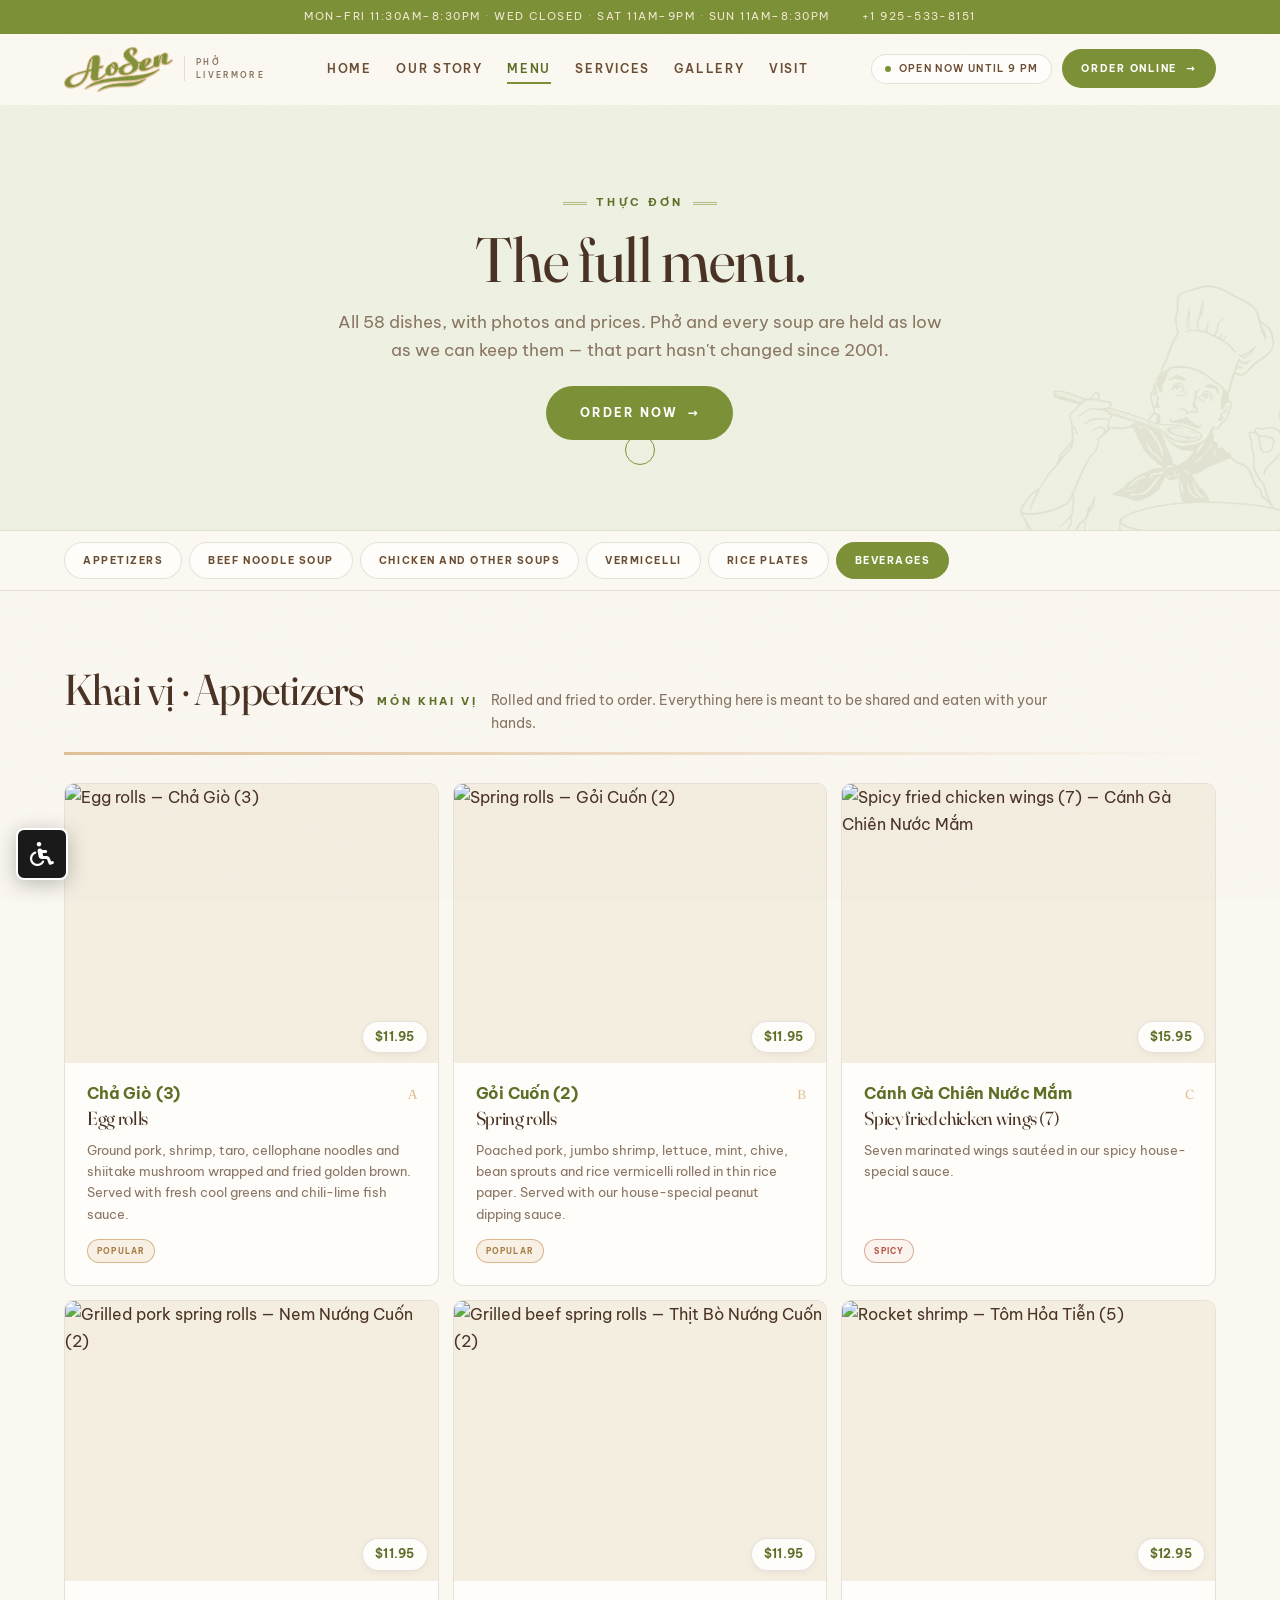
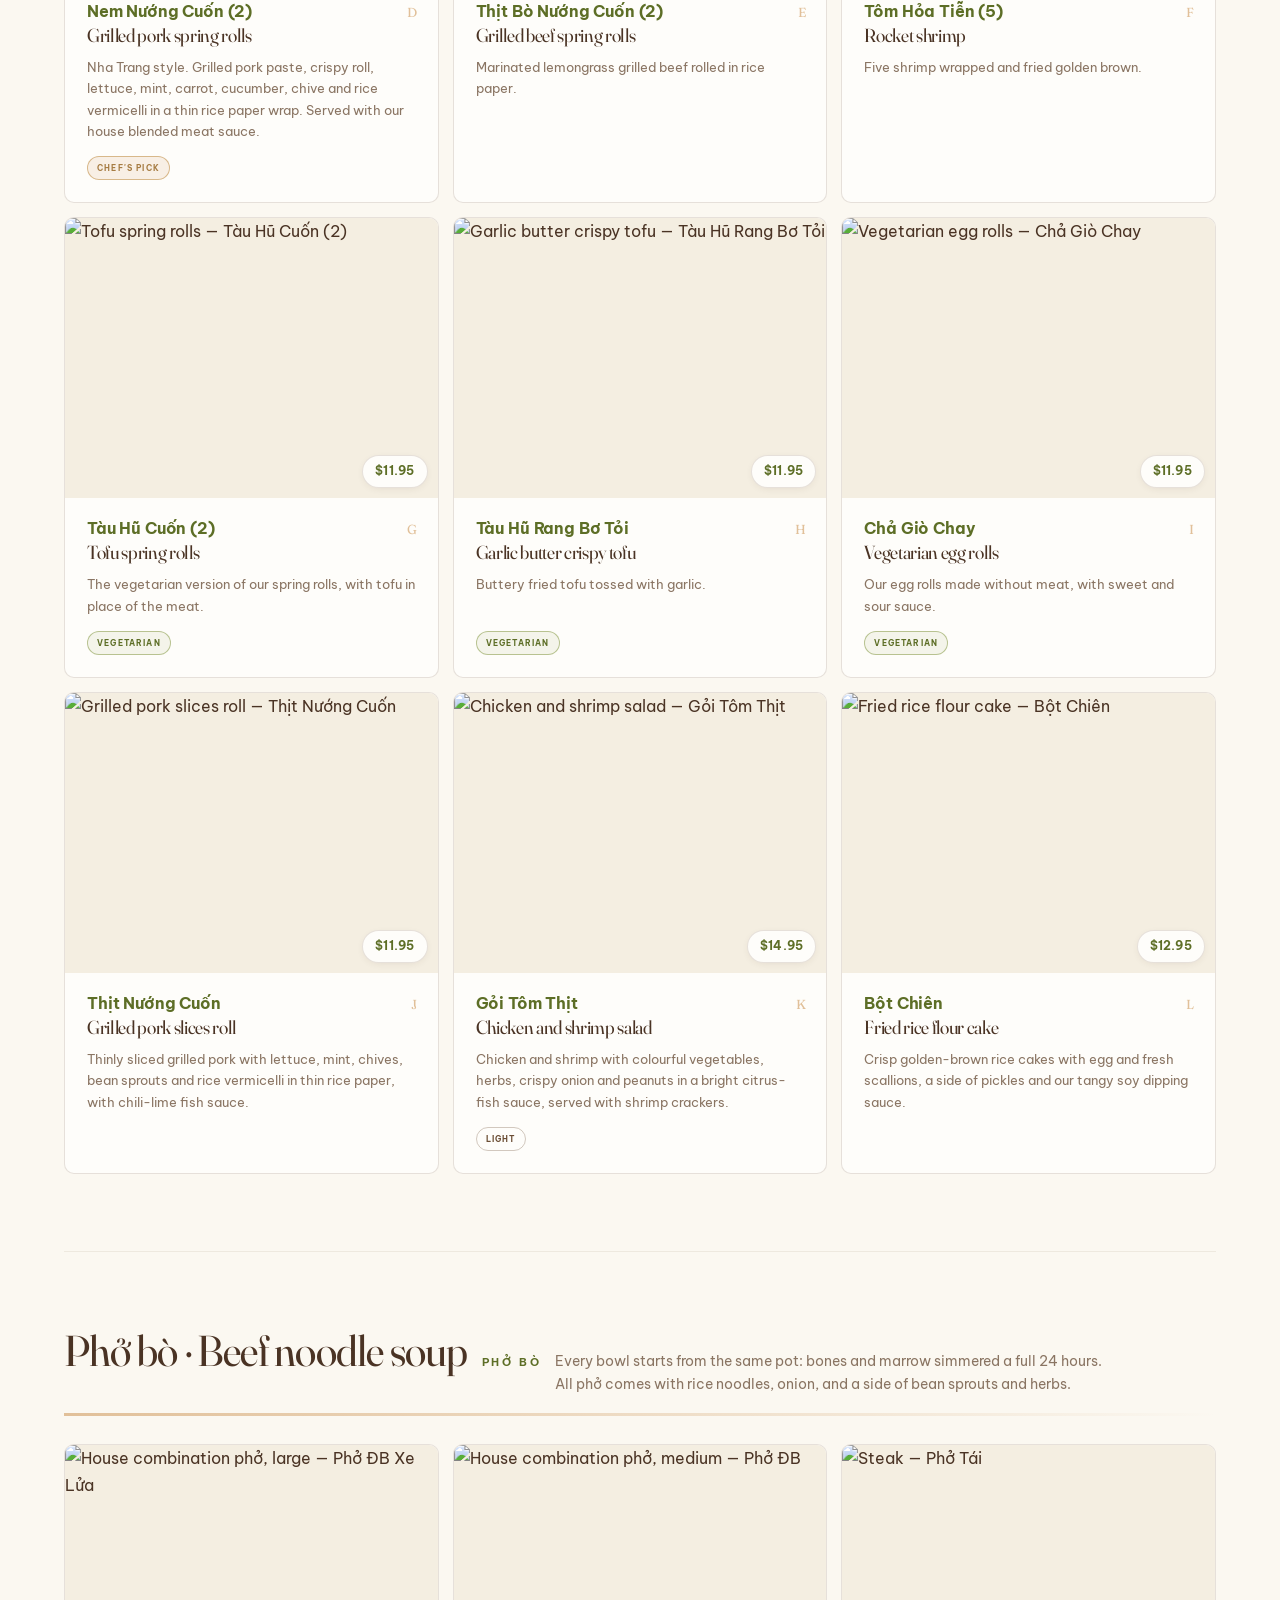
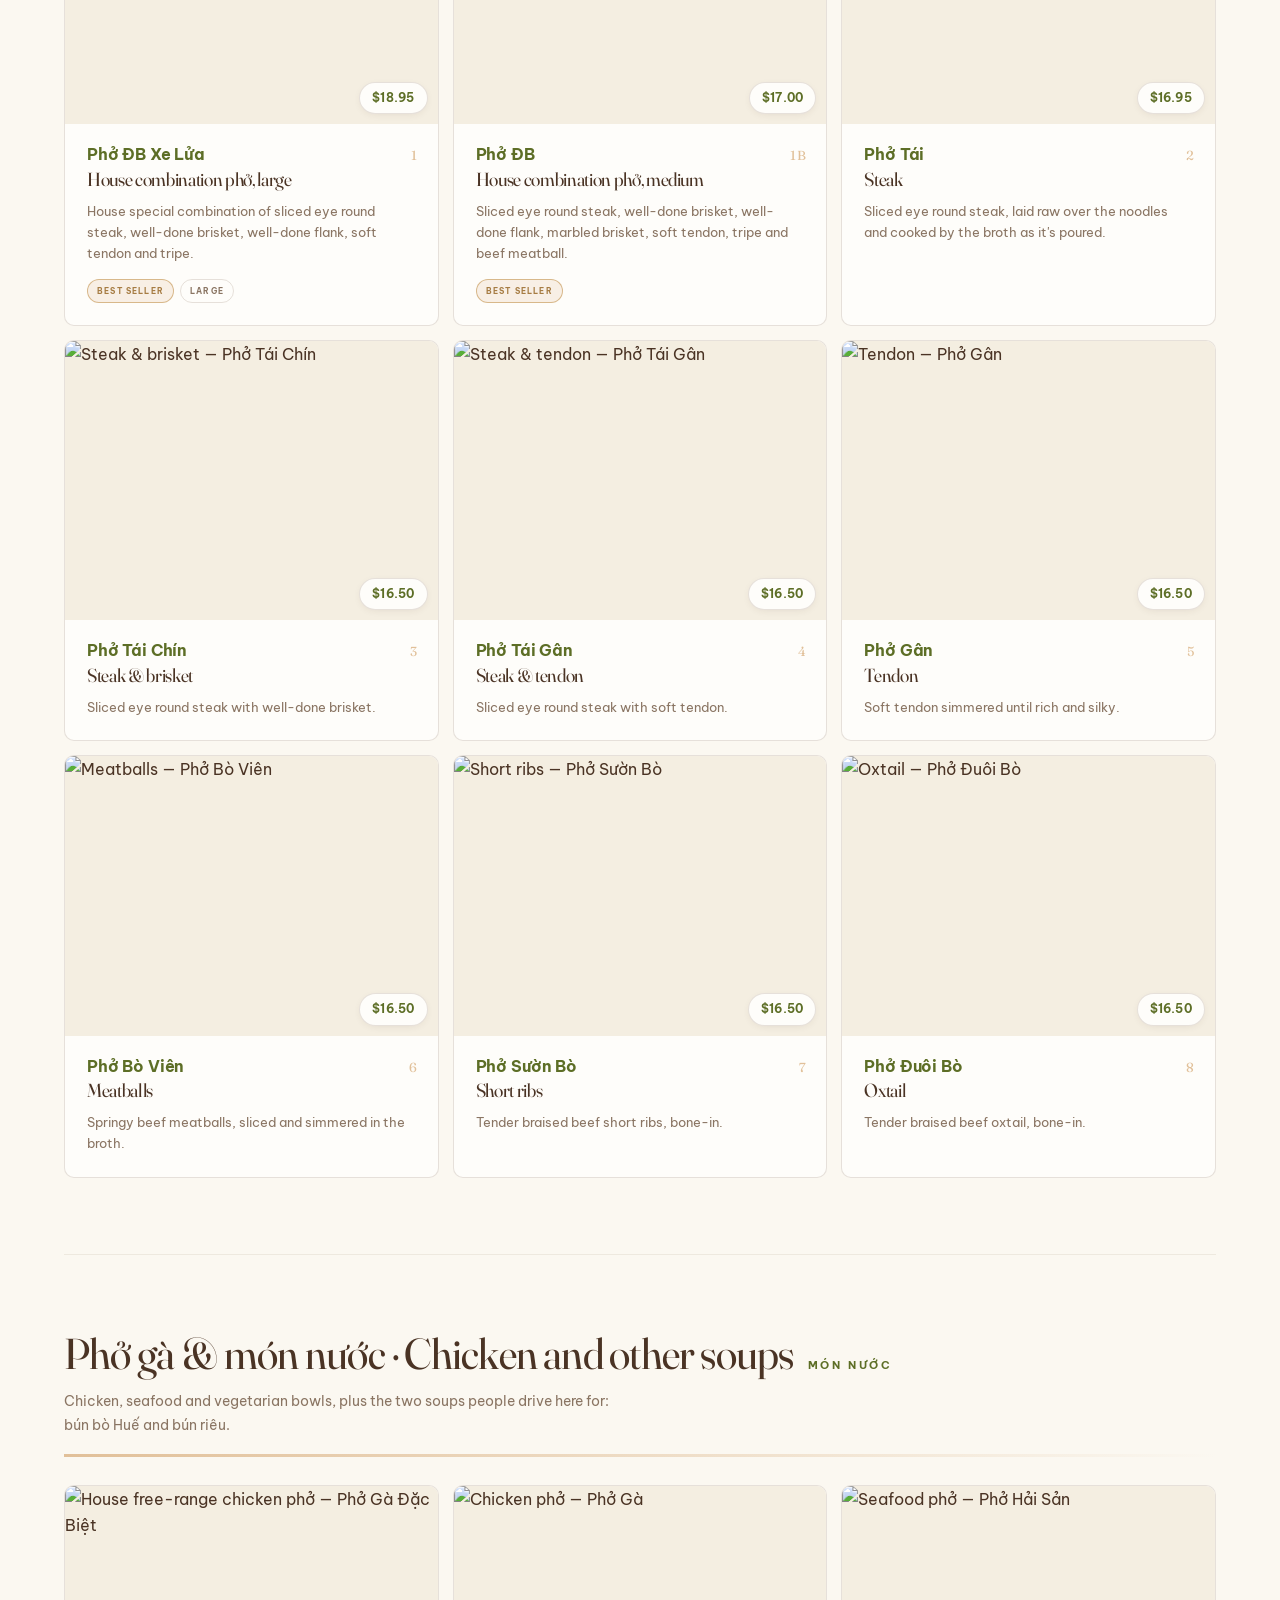
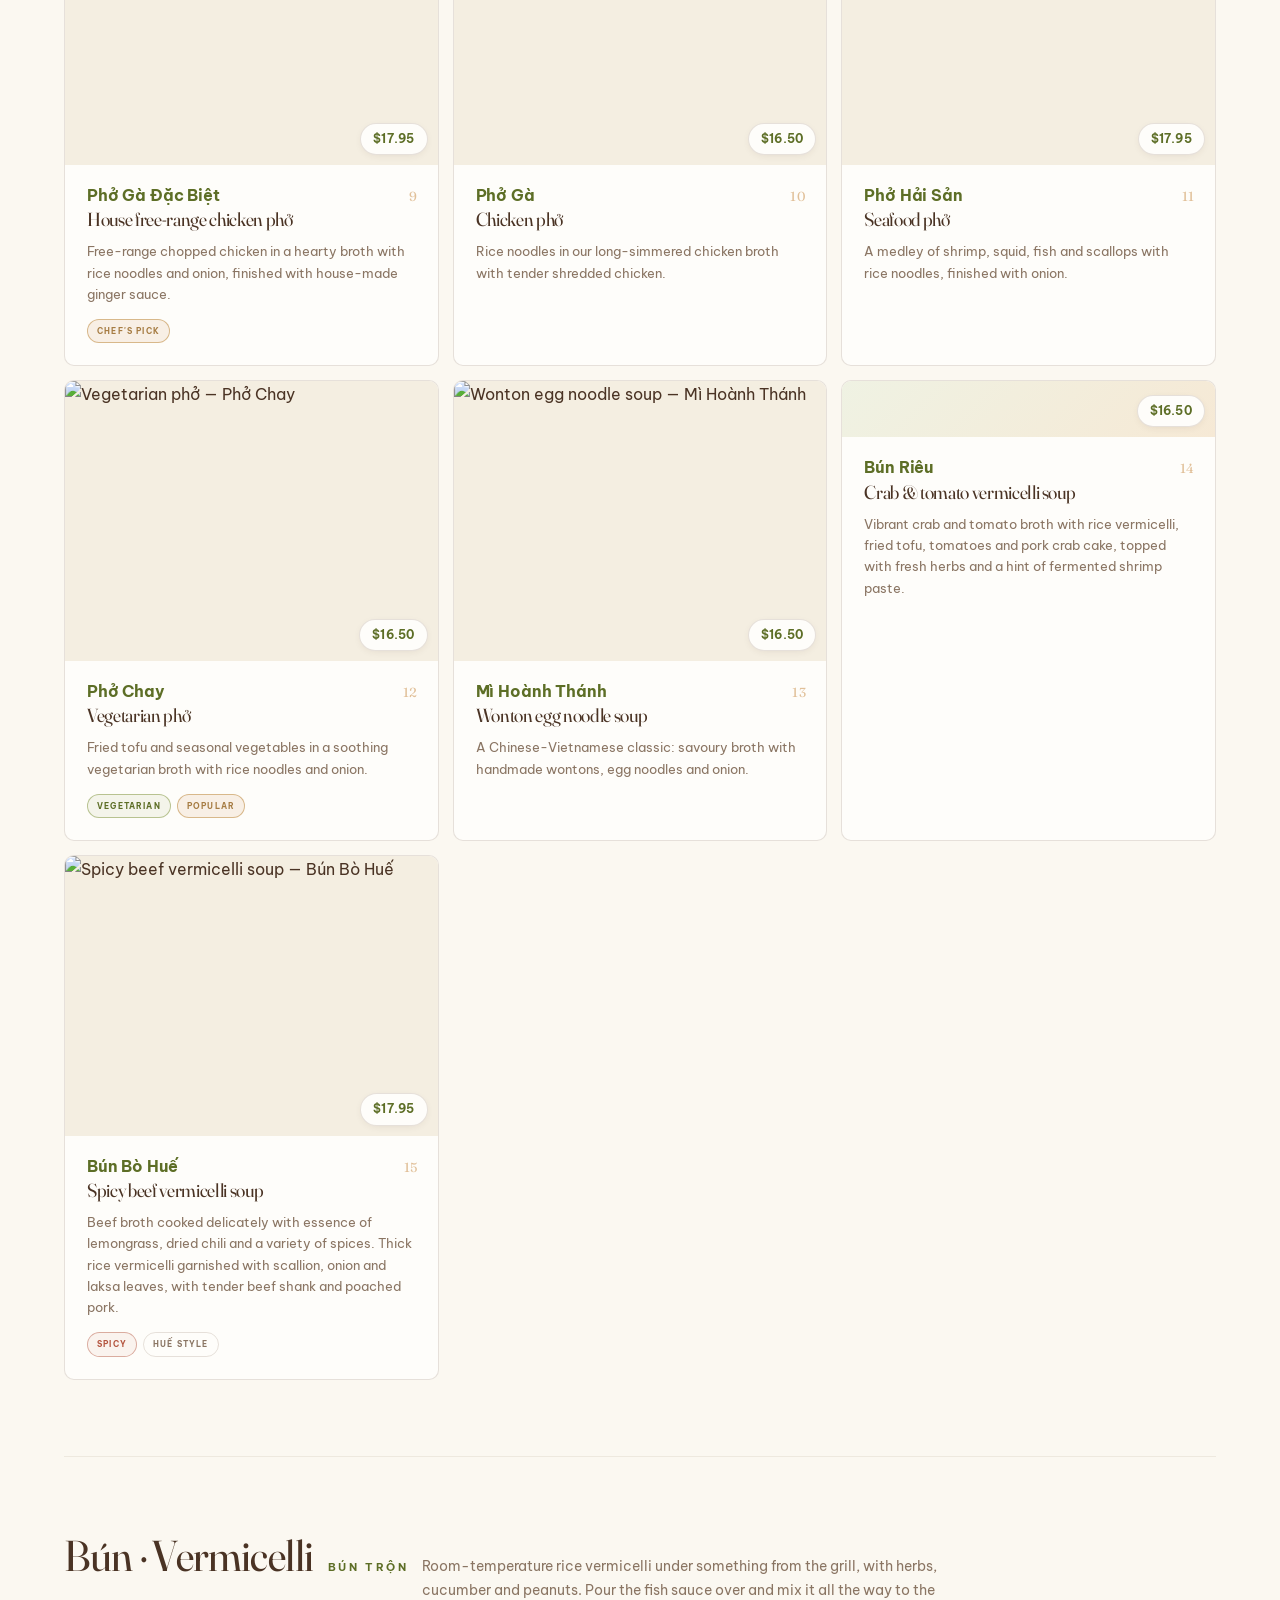
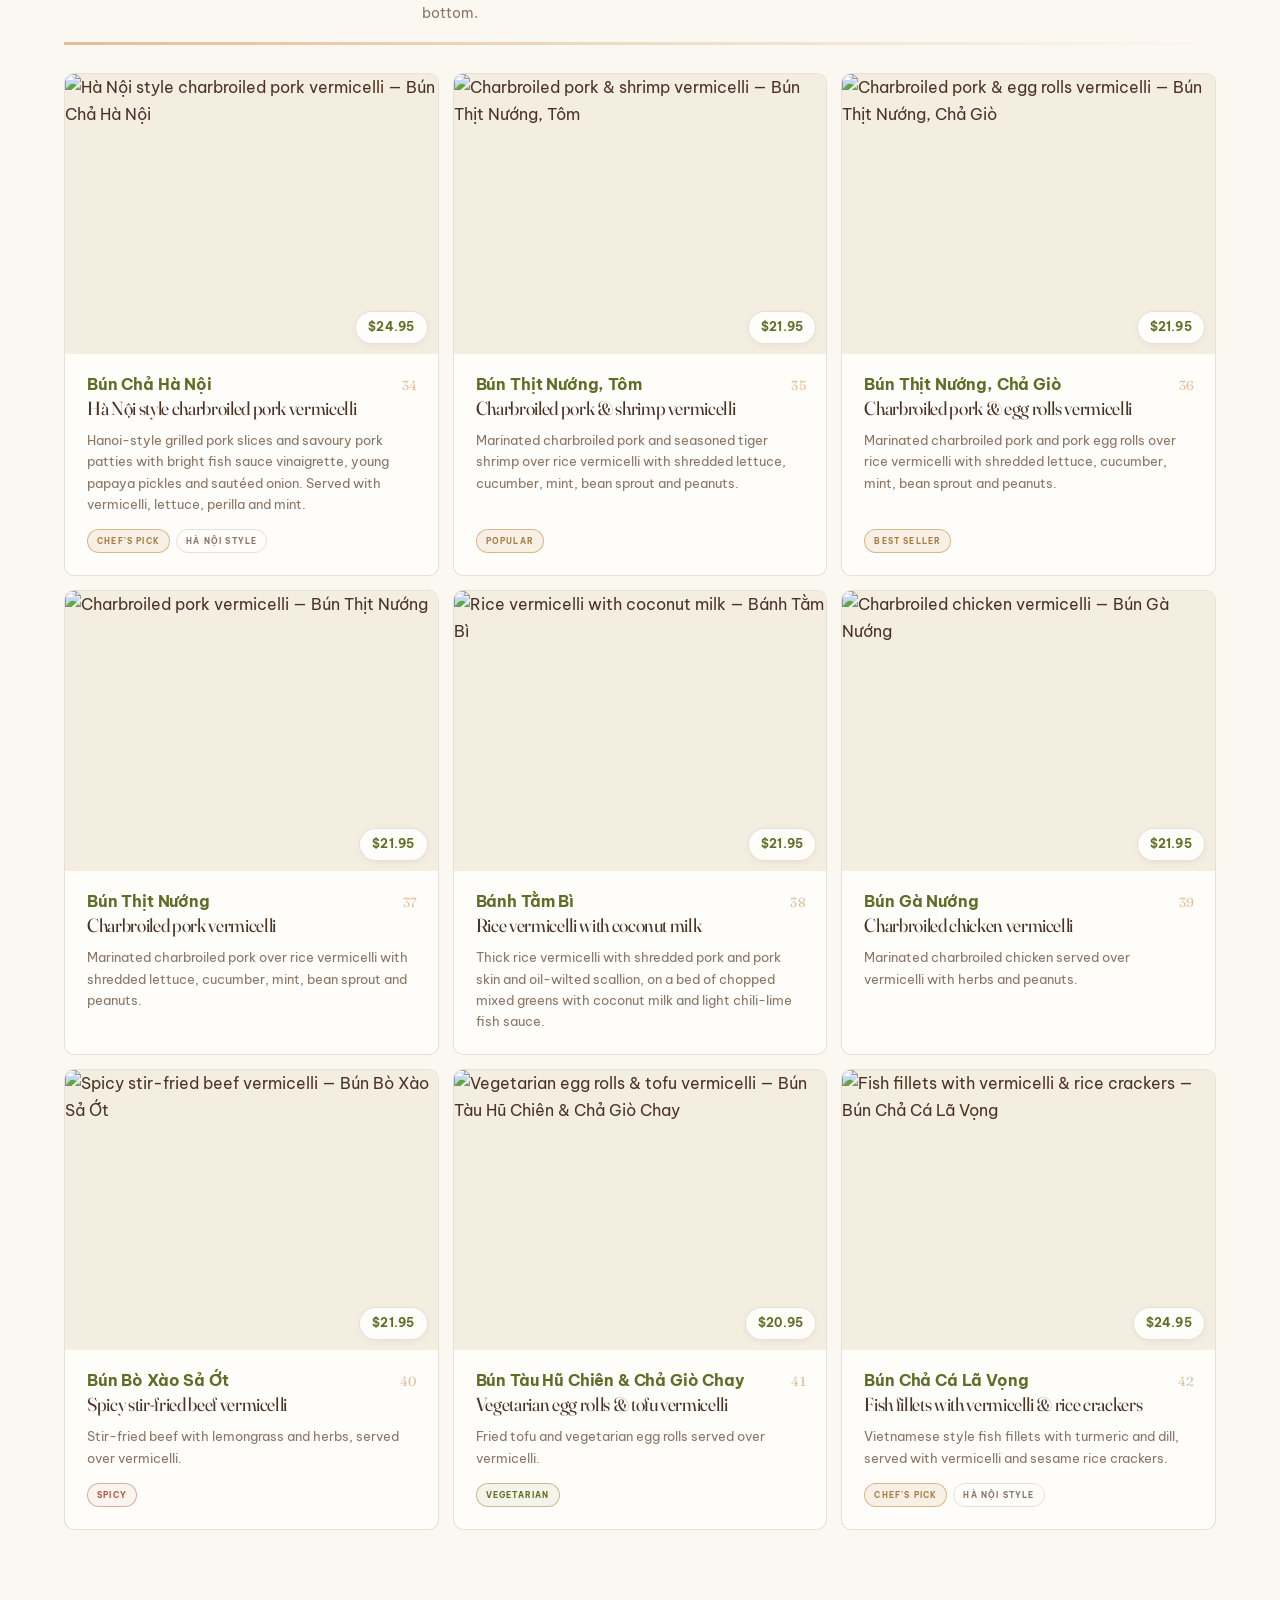
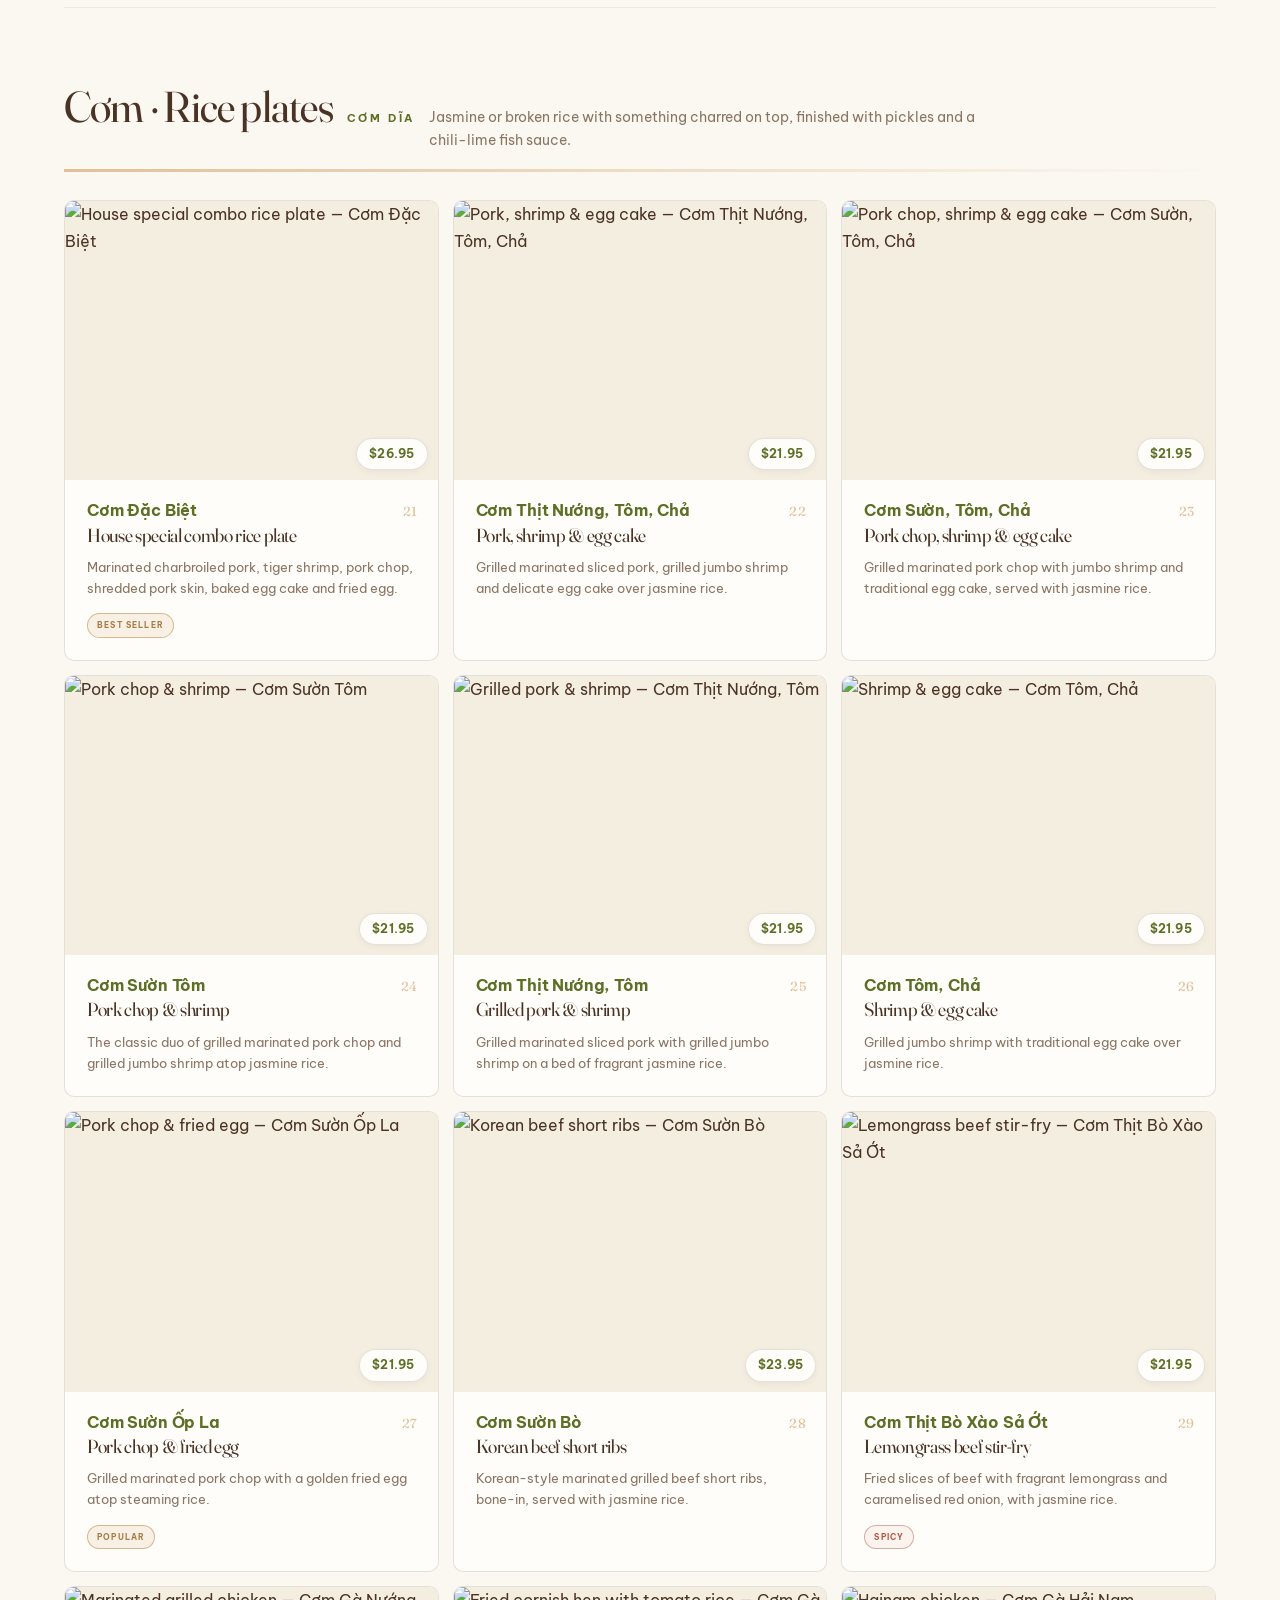
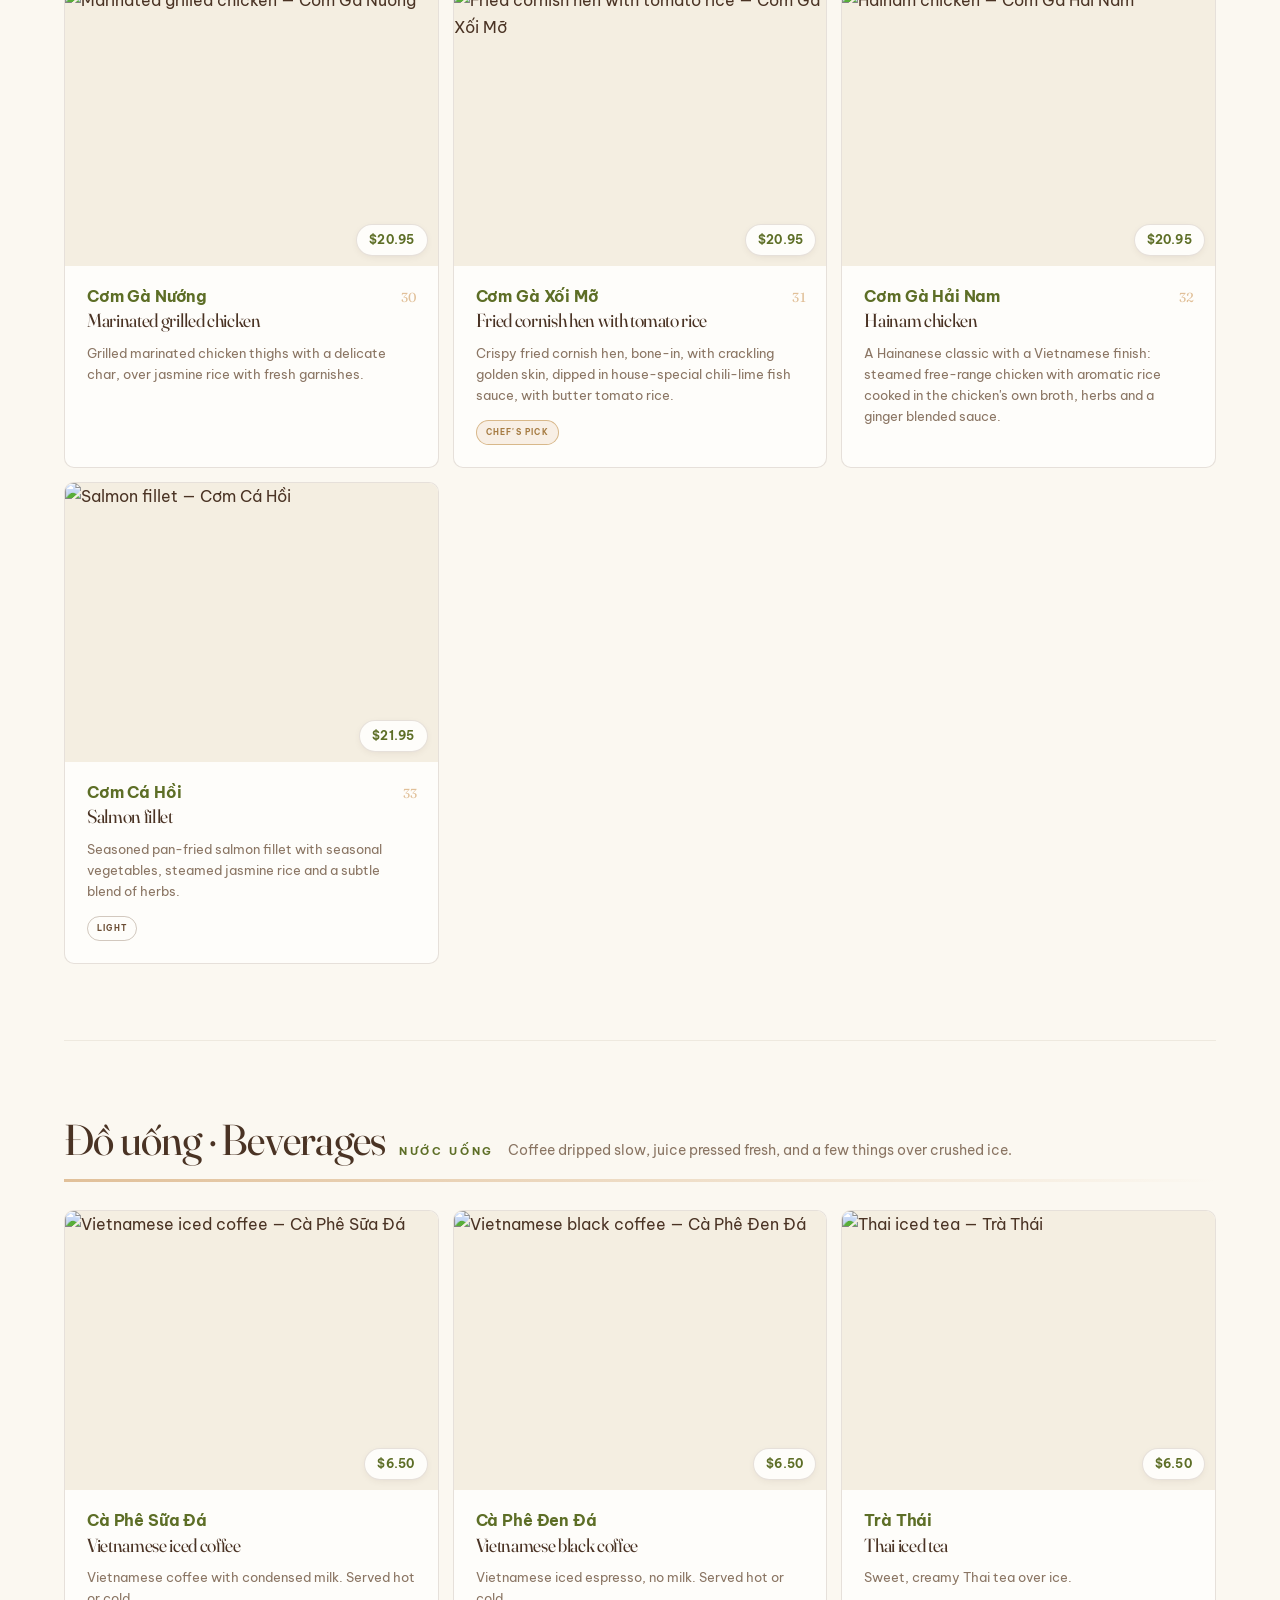
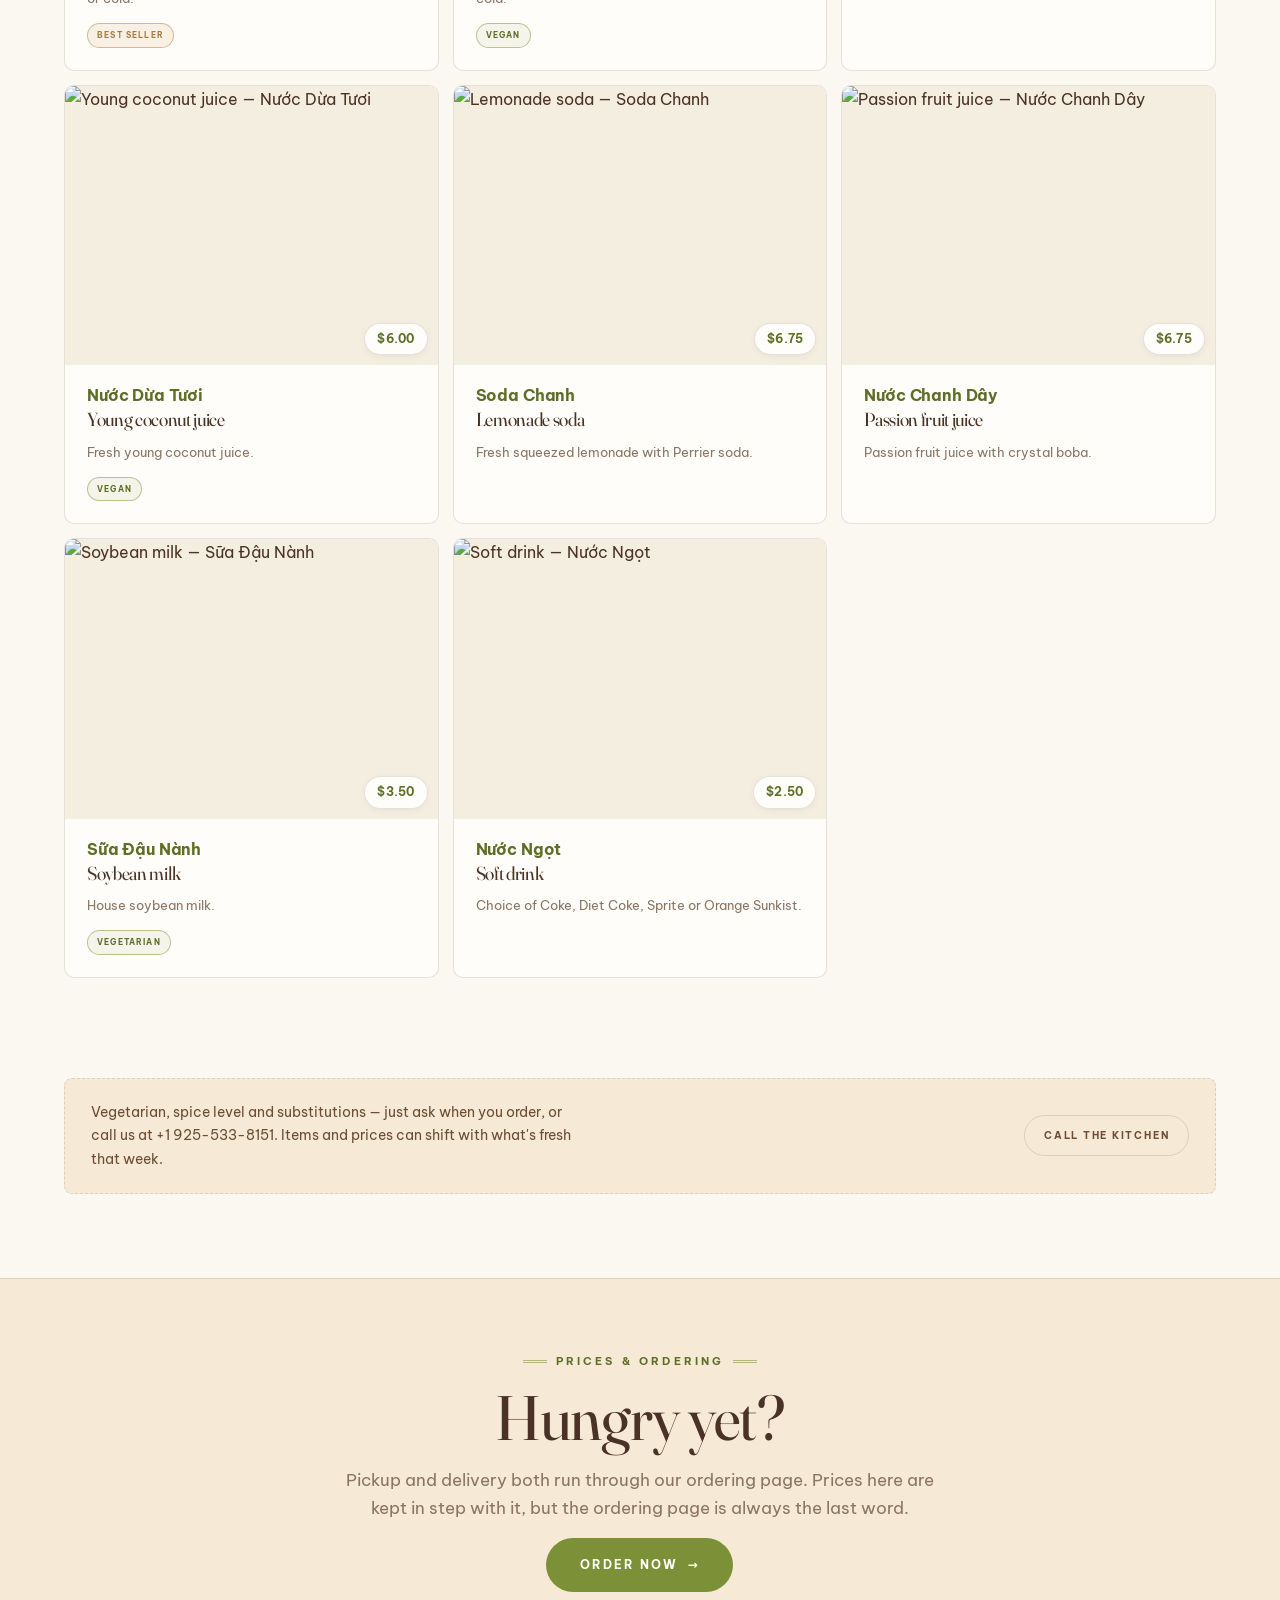
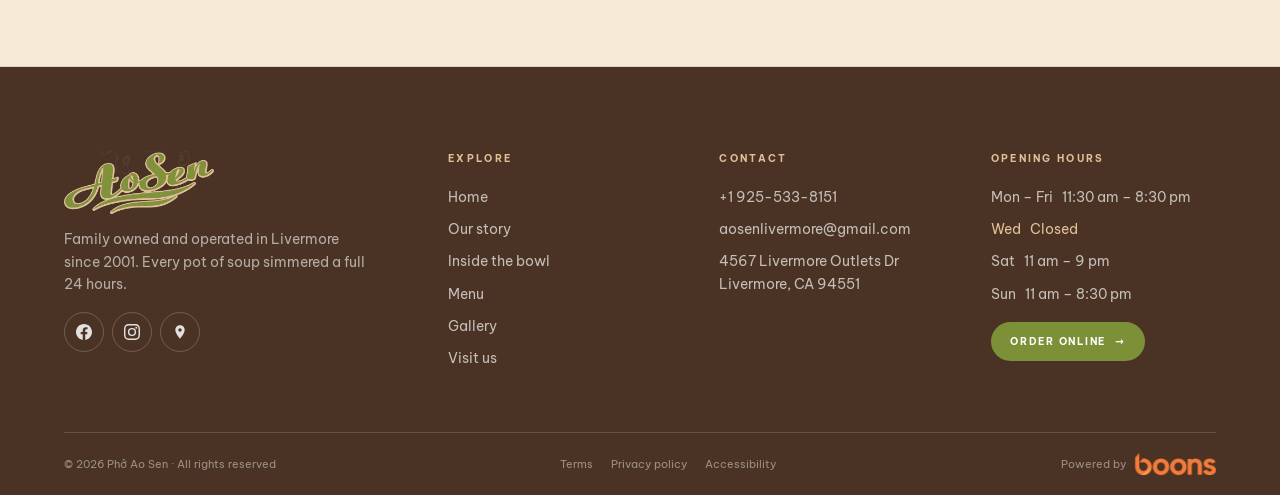
==== menu.html @ fdceb18f "Add the Pho Ao Sen restaurant website for Livermore, CA. Co-authored-by: Cursor <cursoragent@cursor." ====
<!DOCTYPE html>
<html lang="en">
<head>
<meta charset="UTF-8">
<meta name="viewport" content="width=device-width, initial-scale=1">
<title>Menu — Phở Ao Sen | Vietnamese Restaurant, Livermore CA</title>

<meta name="description" content="The full Phở Ao Sen menu: phở and soups, starters, vermicelli bowls, rice plates and drinks. Order online for pickup or delivery in Livermore, California.">
<link rel="canonical" href="https://phoaosen.us/menu.html">
<meta name="theme-color" content="#7C9137">
<meta property="og:type" content="website">
<meta property="og:site_name" content="Phở Ao Sen">
<meta property="og:title" content="Menu — Phở Ao Sen">
<meta property="og:description" content="Phở and soups, starters, vermicelli bowls, rice plates and drinks in Livermore, California.">
<meta property="og:url" content="https://phoaosen.us/menu.html">
<meta property="og:image" content="https://phoaosen.us/wp-content/uploads/2025/09/SNY04976-2-modified.jpg">
<meta name="twitter:card" content="summary_large_image">

<link rel="icon" href="assets/images/favicon.png">
<link rel="apple-touch-icon" href="assets/images/icon-180.png">
<link rel="preconnect" href="https://fonts.googleapis.com">
<link rel="preconnect" href="https://fonts.gstatic.com" crossorigin>
<link href="https://fonts.googleapis.com/css2?family=Fraunces:ital,opsz,wght@0,9..144,300..900;1,9..144,300..900&family=Be+Vietnam+Pro:ital,wght@0,300;0,400;0,500;0,600;0,700;1,400&display=swap" rel="stylesheet">
<link rel="stylesheet" href="https://cdnjs.cloudflare.com/ajax/libs/font-awesome/6.5.1/css/all.min.css" crossorigin="anonymous">
<link rel="stylesheet" href="css/style.css?v=20260819">
<link rel="stylesheet" href="css/accessibility.css?v=20260819">
</head>
<body>

<a class="skip-link" href="#main">Skip to content</a>

<div id="progress"></div>
<div id="cursor"></div>
<div id="cursorDot"></div>

<!-- ═══ HEADER ═══ -->
<div class="topbar">
  <span>Mon–Fri 11:30am–8:30pm <span class="sep">·</span> Wed closed <span class="sep">·</span> Sat 11am–9pm <span class="sep">·</span> Sun 11am–8:30pm</span>
  <a href="tel:+19255338151">+1 925-533-8151</a>
</div>

<header id="nav" class="stuck">
  <div class="wrap nav-in">
    <a class="brand" href="index.html" aria-label="Phở Ao Sen home">
      <img src="assets/images/wordmark.png" alt="Ao Sen">
      <small>Phở<br>Livermore</small>
    </a>

    <nav class="menu" aria-label="Primary">
      <a href="index.html">Home</a>
      <a href="index.html#story">Our story</a>
      <a href="menu.html" class="current" aria-current="page">Menu</a>
      <a href="index.html#services">Services</a>
      <a href="index.html#gallery">Gallery</a>
      <a href="index.html#visit">Visit</a>
    </nav>

    <div class="nav-right">
      <div class="status"><i></i><span>Checking hours…</span></div>
      <a class="btn sm mag" href="https://order.boons.io/site/pho-ao-sen/218/y" target="_blank" rel="noopener"><span>Order online</span><span class="arw">→</span></a>
      <button class="burger" id="burger" aria-label="Open menu" aria-expanded="false" aria-controls="drawer"><b></b></button>
    </div>
  </div>
</header>

<div id="drawer">
  <button type="button" class="drawer-close" id="drawerClose" aria-label="Close menu">×</button>
  <nav aria-label="Mobile">
    <a href="index.html">Home</a>
    <a href="index.html#story">Our story</a>
    <a href="index.html#bowl">Inside the bowl</a>
    <a href="menu.html">Menu</a>
    <a href="index.html#services">Services</a>
    <a href="index.html#gallery">Gallery</a>
    <a href="index.html#visit">Visit us</a>
    <div class="dw-foot">
      <a href="tel:+19255338151">+1 925-533-8151</a>
      <a href="mailto:aosenlivermore@gmail.com">aosenlivermore@gmail.com</a>
      <a href="https://order.boons.io/site/pho-ao-sen/218/y" target="_blank" rel="noopener">Order online →</a>
    </div>
  </nav>
</div>

<main id="main" tabindex="-1">
<!-- ═══ PAGE HERO ═══ -->
<section class="page-hero">
  <img class="chef" src="assets/images/chef.png" alt="" aria-hidden="true">
  <div class="wrap">
    <p class="eyebrow center">Thực đơn</p>
    <h1 class="display h-lg">The full menu.</h1>
    <p class="lede">All 58 dishes, with photos and prices. Phở and every soup are held as low as we can keep them — that part hasn't changed since 2001.</p>
    <a class="btn lg mag" href="https://order.boons.io/site/pho-ao-sen/218/y" target="_blank" rel="noopener" style="margin-top:6px"><span>Order now</span><span class="arw">→</span></a>
  </div>
</section>

<!-- ═══ CATEGORY NAV ═══ -->
<div class="catnav" role="navigation" aria-label="Menu categories">
  <div class="wrap">
    <a href="#starters" class="on">Appetizers</a>
    <a href="#beef">Beef noodle soup</a>
    <a href="#soups">Chicken and other soups</a>
    <a href="#bun">Vermicelli</a>
    <a href="#com">Rice plates</a>
    <a href="#drinks">Beverages</a>
  </div>
</div>

<div class="wrap">

<section class="mcat" id="starters">
  <div class="mcat-head">
    <h2 class="display">Khai vị · Appetizers</h2>
    <span class="vn">Món Khai Vị</span>
    <p>Rolled and fried to order. Everything here is meant to be shared and eaten with your hands.</p>
  </div>
  <div class="dishes">
      <article class="dish rv">
        <div class="dish-img">
          <img src="https://boons-marketplace-restaurant-web-images.s3.us-east-2.amazonaws.com/uploads/menu/Hy3nTgEazZYilVMDmN1c.jpg" alt="Egg rolls — Chả Giò (3)" loading="lazy" width="640" height="480">
          <span class="price">$11.95</span>
        </div>
        <div class="dish-body">
          <span class="no">A</span>
          <div class="vnname">Chả Giò (3)</div>
          <div class="en display">Egg rolls</div>
          <p>Ground pork, shrimp, taro, cellophane noodles and shiitake mushroom wrapped and fried golden brown. Served with fresh cool greens and chili-lime fish sauce.</p>
          <div class="tagrow">
            <span class="tag fav">Popular</span>
          </div>
        </div>
      </article>
      <article class="dish rv rv-d1">
        <div class="dish-img">
          <img src="https://boons-marketplace-restaurant-web-images.s3.us-east-2.amazonaws.com/uploads/menu/BhpngCl8rifbEqydD9I3.jpg" alt="Spring rolls — Gỏi Cuốn (2)" loading="lazy" width="640" height="480">
          <span class="price">$11.95</span>
        </div>
        <div class="dish-body">
          <span class="no">B</span>
          <div class="vnname">Gỏi Cuốn (2)</div>
          <div class="en display">Spring rolls</div>
          <p>Poached pork, jumbo shrimp, lettuce, mint, chive, bean sprouts and rice vermicelli rolled in thin rice paper. Served with our house-special peanut dipping sauce.</p>
          <div class="tagrow">
            <span class="tag fav">Popular</span>
          </div>
        </div>
      </article>
      <article class="dish rv rv-d2">
        <div class="dish-img">
          <img src="https://boons-marketplace-restaurant-web-images.s3.us-east-2.amazonaws.com/uploads/menu/AZLpQNwCiy4Dc0b2WlMV.jpg" alt="Spicy fried chicken wings (7) — Cánh Gà Chiên Nước Mắm" loading="lazy" width="640" height="480">
          <span class="price">$15.95</span>
        </div>
        <div class="dish-body">
          <span class="no">C</span>
          <div class="vnname">Cánh Gà Chiên Nước Mắm</div>
          <div class="en display">Spicy fried chicken wings (7)</div>
          <p>Seven marinated wings sautéed in our spicy house-special sauce.</p>
          <div class="tagrow">
            <span class="tag hot">Spicy</span>
          </div>
        </div>
      </article>
      <article class="dish rv rv-d3">
        <div class="dish-img">
          <img src="https://boons-marketplace-restaurant-web-images.s3.us-east-2.amazonaws.com/uploads/menu/LqJpiXhbz1FGang5rIH4.jpg" alt="Grilled pork spring rolls — Nem Nướng Cuốn (2)" loading="lazy" width="640" height="480">
          <span class="price">$11.95</span>
        </div>
        <div class="dish-body">
          <span class="no">D</span>
          <div class="vnname">Nem Nướng Cuốn (2)</div>
          <div class="en display">Grilled pork spring rolls</div>
          <p>Nha Trang style. Grilled pork paste, crispy roll, lettuce, mint, carrot, cucumber, chive and rice vermicelli in a thin rice paper wrap. Served with our house blended meat sauce.</p>
          <div class="tagrow">
            <span class="tag fav">Chef&#x27;s pick</span>
          </div>
        </div>
      </article>
      <article class="dish rv">
        <div class="dish-img">
          <img src="https://boons-marketplace-restaurant-web-images.s3.us-east-2.amazonaws.com/uploads/menu/6a427a58547f8.jpg" alt="Grilled beef spring rolls — Thịt Bò Nướng Cuốn (2)" loading="lazy" width="640" height="480">
          <span class="price">$11.95</span>
        </div>
        <div class="dish-body">
          <span class="no">E</span>
          <div class="vnname">Thịt Bò Nướng Cuốn (2)</div>
          <div class="en display">Grilled beef spring rolls</div>
          <p>Marinated lemongrass grilled beef rolled in rice paper.</p>
        </div>
      </article>
      <article class="dish rv rv-d1">
        <div class="dish-img">
          <img src="https://boons-marketplace-restaurant-web-images.s3.us-east-2.amazonaws.com/uploads/menu/6a427a68d5441.jpg" alt="Rocket shrimp — Tôm Hỏa Tiễn (5)" loading="lazy" width="640" height="480">
          <span class="price">$12.95</span>
        </div>
        <div class="dish-body">
          <span class="no">F</span>
          <div class="vnname">Tôm Hỏa Tiễn (5)</div>
          <div class="en display">Rocket shrimp</div>
          <p>Five shrimp wrapped and fried golden brown.</p>
        </div>
      </article>
      <article class="dish rv rv-d2">
        <div class="dish-img">
          <img src="https://boons-marketplace-restaurant-web-images.s3.us-east-2.amazonaws.com/uploads/menu/JHEfghIpGaeY0XkSyoR9.jpg" alt="Tofu spring rolls — Tàu Hũ Cuốn (2)" loading="lazy" width="640" height="480">
          <span class="price">$11.95</span>
        </div>
        <div class="dish-body">
          <span class="no">G</span>
          <div class="vnname">Tàu Hũ Cuốn (2)</div>
          <div class="en display">Tofu spring rolls</div>
          <p>The vegetarian version of our spring rolls, with tofu in place of the meat.</p>
          <div class="tagrow">
            <span class="tag veg">Vegetarian</span>
          </div>
        </div>
      </article>
      <article class="dish rv rv-d3">
        <div class="dish-img">
          <img src="https://boons-marketplace-restaurant-web-images.s3.us-east-2.amazonaws.com/uploads/menu/QMliSX5HmVzGrAjNI2gJ.jpg" alt="Garlic butter crispy tofu — Tàu Hũ Rang Bơ Tỏi" loading="lazy" width="640" height="480">
          <span class="price">$11.95</span>
        </div>
        <div class="dish-body">
          <span class="no">H</span>
          <div class="vnname">Tàu Hũ Rang Bơ Tỏi</div>
          <div class="en display">Garlic butter crispy tofu</div>
          <p>Buttery fried tofu tossed with garlic.</p>
          <div class="tagrow">
            <span class="tag veg">Vegetarian</span>
          </div>
        </div>
      </article>
      <article class="dish rv">
        <div class="dish-img">
          <img src="https://boons-marketplace-restaurant-web-images.s3.us-east-2.amazonaws.com/uploads/menu/BT56yEY8AQtIkfb3a9w2.jpg" alt="Vegetarian egg rolls — Chả Giò Chay" loading="lazy" width="640" height="480">
          <span class="price">$11.95</span>
        </div>
        <div class="dish-body">
          <span class="no">I</span>
          <div class="vnname">Chả Giò Chay</div>
          <div class="en display">Vegetarian egg rolls</div>
          <p>Our egg rolls made without meat, with sweet and sour sauce.</p>
          <div class="tagrow">
            <span class="tag veg">Vegetarian</span>
          </div>
        </div>
      </article>
      <article class="dish rv rv-d1">
        <div class="dish-img">
          <img src="https://boons-marketplace-restaurant-web-images.s3.us-east-2.amazonaws.com/uploads/menu/6a42770a66907.jpg" alt="Grilled pork slices roll — Thịt Nướng Cuốn" loading="lazy" width="640" height="480">
          <span class="price">$11.95</span>
        </div>
        <div class="dish-body">
          <span class="no">J</span>
          <div class="vnname">Thịt Nướng Cuốn</div>
          <div class="en display">Grilled pork slices roll</div>
          <p>Thinly sliced grilled pork with lettuce, mint, chives, bean sprouts and rice vermicelli in thin rice paper, with chili-lime fish sauce.</p>
        </div>
      </article>
      <article class="dish rv rv-d2">
        <div class="dish-img">
          <img src="https://boons-marketplace-restaurant-web-images.s3.us-east-2.amazonaws.com/uploads/menu/6a4277361b09d.jpg" alt="Chicken and shrimp salad — Gỏi Tôm Thịt" loading="lazy" width="640" height="480">
          <span class="price">$14.95</span>
        </div>
        <div class="dish-body">
          <span class="no">K</span>
          <div class="vnname">Gỏi Tôm Thịt</div>
          <div class="en display">Chicken and shrimp salad</div>
          <p>Chicken and shrimp with colourful vegetables, herbs, crispy onion and peanuts in a bright citrus-fish sauce, served with shrimp crackers.</p>
          <div class="tagrow">
            <span class="tag light">Light</span>
          </div>
        </div>
      </article>
      <article class="dish rv rv-d3">
        <div class="dish-img">
          <img src="https://boons-marketplace-restaurant-web-images.s3.us-east-2.amazonaws.com/uploads/menu/6a4277647ee7e.jpg" alt="Fried rice flour cake — Bột Chiên" loading="lazy" width="640" height="480">
          <span class="price">$12.95</span>
        </div>
        <div class="dish-body">
          <span class="no">L</span>
          <div class="vnname">Bột Chiên</div>
          <div class="en display">Fried rice flour cake</div>
          <p>Crisp golden-brown rice cakes with egg and fresh scallions, a side of pickles and our tangy soy dipping sauce.</p>
        </div>
      </article>
  </div>
</section>
<section class="mcat" id="beef">
  <div class="mcat-head">
    <h2 class="display">Phở bò · Beef noodle soup</h2>
    <span class="vn">Phở Bò</span>
    <p>Every bowl starts from the same pot: bones and marrow simmered a full 24 hours. All phở comes with rice noodles, onion, and a side of bean sprouts and herbs.</p>
  </div>
  <div class="dishes">
      <article class="dish rv">
        <div class="dish-img">
          <img src="https://boons-marketplace-restaurant-web-images.s3.us-east-2.amazonaws.com/uploads/menu/6a4277fe9f5bd.jpg" alt="House combination phở, large — Phở ĐB Xe Lửa" loading="lazy" width="640" height="480">
          <span class="price">$18.95</span>
        </div>
        <div class="dish-body">
          <span class="no">1</span>
          <div class="vnname">Phở ĐB Xe Lửa</div>
          <div class="en display">House combination phở, large</div>
          <p>House special combination of sliced eye round steak, well-done brisket, well-done flank, soft tendon and tripe.</p>
          <div class="tagrow">
            <span class="tag fav">Best seller</span>
            <span class="tag ">Large</span>
          </div>
        </div>
      </article>
      <article class="dish rv rv-d1">
        <div class="dish-img">
          <img src="https://boons-marketplace-restaurant-web-images.s3.us-east-2.amazonaws.com/uploads/menu/KTuYWlzpJ3OyoqxG9Dw1.jpg" alt="House combination phở, medium — Phở ĐB" loading="lazy" width="640" height="480">
          <span class="price">$17.00</span>
        </div>
        <div class="dish-body">
          <span class="no">1B</span>
          <div class="vnname">Phở ĐB</div>
          <div class="en display">House combination phở, medium</div>
          <p>Sliced eye round steak, well-done brisket, well-done flank, marbled brisket, soft tendon, tripe and beef meatball.</p>
          <div class="tagrow">
            <span class="tag fav">Best seller</span>
          </div>
        </div>
      </article>
      <article class="dish rv rv-d2">
        <div class="dish-img">
          <img src="https://boons-marketplace-restaurant-web-images.s3.us-east-2.amazonaws.com/uploads/menu/6a42781189f97.jpg" alt="Steak — Phở Tái" loading="lazy" width="640" height="480">
          <span class="price">$16.95</span>
        </div>
        <div class="dish-body">
          <span class="no">2</span>
          <div class="vnname">Phở Tái</div>
          <div class="en display">Steak</div>
          <p>Sliced eye round steak, laid raw over the noodles and cooked by the broth as it&#x27;s poured.</p>
        </div>
      </article>
      <article class="dish rv rv-d3">
        <div class="dish-img">
          <img src="https://boons-marketplace-restaurant-web-images.s3.us-east-2.amazonaws.com/uploads/menu/6a4278362db20.jpg" alt="Steak &amp; brisket — Phở Tái Chín" loading="lazy" width="640" height="480">
          <span class="price">$16.50</span>
        </div>
        <div class="dish-body">
          <span class="no">3</span>
          <div class="vnname">Phở Tái Chín</div>
          <div class="en display">Steak &amp; brisket</div>
          <p>Sliced eye round steak with well-done brisket.</p>
        </div>
      </article>
      <article class="dish rv">
        <div class="dish-img">
          <img src="https://boons-marketplace-restaurant-web-images.s3.us-east-2.amazonaws.com/uploads/menu/6a42784b488ae.jpg" alt="Steak &amp; tendon — Phở Tái Gân" loading="lazy" width="640" height="480">
          <span class="price">$16.50</span>
        </div>
        <div class="dish-body">
          <span class="no">4</span>
          <div class="vnname">Phở Tái Gân</div>
          <div class="en display">Steak &amp; tendon</div>
          <p>Sliced eye round steak with soft tendon.</p>
        </div>
      </article>
      <article class="dish rv rv-d1">
        <div class="dish-img">
          <img src="https://boons-marketplace-restaurant-web-images.s3.us-east-2.amazonaws.com/uploads/menu/6a42786039e74.jpg" alt="Tendon — Phở Gân" loading="lazy" width="640" height="480">
          <span class="price">$16.50</span>
        </div>
        <div class="dish-body">
          <span class="no">5</span>
          <div class="vnname">Phở Gân</div>
          <div class="en display">Tendon</div>
          <p>Soft tendon simmered until rich and silky.</p>
        </div>
      </article>
      <article class="dish rv rv-d2">
        <div class="dish-img">
          <img src="https://boons-marketplace-restaurant-web-images.s3.us-east-2.amazonaws.com/uploads/menu/6a42788980766.jpg" alt="Meatballs — Phở Bò Viên" loading="lazy" width="640" height="480">
          <span class="price">$16.50</span>
        </div>
        <div class="dish-body">
          <span class="no">6</span>
          <div class="vnname">Phở Bò Viên</div>
          <div class="en display">Meatballs</div>
          <p>Springy beef meatballs, sliced and simmered in the broth.</p>
        </div>
      </article>
      <article class="dish rv rv-d3">
        <div class="dish-img">
          <img src="https://boons-marketplace-restaurant-web-images.s3.us-east-2.amazonaws.com/uploads/menu/6a4278a7e8e00.jpg" alt="Short ribs — Phở Sườn Bò" loading="lazy" width="640" height="480">
          <span class="price">$16.50</span>
        </div>
        <div class="dish-body">
          <span class="no">7</span>
          <div class="vnname">Phở Sườn Bò</div>
          <div class="en display">Short ribs</div>
          <p>Tender braised beef short ribs, bone-in.</p>
        </div>
      </article>
      <article class="dish rv">
        <div class="dish-img">
          <img src="https://boons-marketplace-restaurant-web-images.s3.us-east-2.amazonaws.com/uploads/menu/6a4278c29f49d.jpg" alt="Oxtail — Phở Đuôi Bò" loading="lazy" width="640" height="480">
          <span class="price">$16.50</span>
        </div>
        <div class="dish-body">
          <span class="no">8</span>
          <div class="vnname">Phở Đuôi Bò</div>
          <div class="en display">Oxtail</div>
          <p>Tender braised beef oxtail, bone-in.</p>
        </div>
      </article>
  </div>
</section>
<section class="mcat" id="soups">
  <div class="mcat-head">
    <h2 class="display">Phở gà &amp; món nước · Chicken and other soups</h2>
    <span class="vn">Món Nước</span>
    <p>Chicken, seafood and vegetarian bowls, plus the two soups people drive here for: bún bò Huế and bún riêu.</p>
  </div>
  <div class="dishes">
      <article class="dish rv">
        <div class="dish-img">
          <img src="https://boons-marketplace-restaurant-web-images.s3.us-east-2.amazonaws.com/uploads/menu/R0XCHqPmUEJKl9ogbf7T.jpg" alt="House free-range chicken phở — Phở Gà Đặc Biệt" loading="lazy" width="640" height="480">
          <span class="price">$17.95</span>
        </div>
        <div class="dish-body">
          <span class="no">9</span>
          <div class="vnname">Phở Gà Đặc Biệt</div>
          <div class="en display">House free-range chicken phở</div>
          <p>Free-range chopped chicken in a hearty broth with rice noodles and onion, finished with house-made ginger sauce.</p>
          <div class="tagrow">
            <span class="tag fav">Chef&#x27;s pick</span>
          </div>
        </div>
      </article>
      <article class="dish rv rv-d1">
        <div class="dish-img">
          <img src="https://boons-marketplace-restaurant-web-images.s3.us-east-2.amazonaws.com/uploads/menu/ThkvoJ6XzSnEpfZGMj4d.jpg" alt="Chicken phở — Phở Gà" loading="lazy" width="640" height="480">
          <span class="price">$16.50</span>
        </div>
        <div class="dish-body">
          <span class="no">10</span>
          <div class="vnname">Phở Gà</div>
          <div class="en display">Chicken phở</div>
          <p>Rice noodles in our long-simmered chicken broth with tender shredded chicken.</p>
        </div>
      </article>
      <article class="dish rv rv-d2">
        <div class="dish-img">
          <img src="https://boons-marketplace-restaurant-web-images.s3.us-east-2.amazonaws.com/uploads/menu/6a4278eab551d.jpg" alt="Seafood phở — Phở Hải Sản" loading="lazy" width="640" height="480">
          <span class="price">$17.95</span>
        </div>
        <div class="dish-body">
          <span class="no">11</span>
          <div class="vnname">Phở Hải Sản</div>
          <div class="en display">Seafood phở</div>
          <p>A medley of shrimp, squid, fish and scallops with rice noodles, finished with onion.</p>
        </div>
      </article>
      <article class="dish rv rv-d3">
        <div class="dish-img">
          <img src="https://boons-marketplace-restaurant-web-images.s3.us-east-2.amazonaws.com/uploads/menu/6a4278ff2d6fb.jpg" alt="Vegetarian phở — Phở Chay" loading="lazy" width="640" height="480">
          <span class="price">$16.50</span>
        </div>
        <div class="dish-body">
          <span class="no">12</span>
          <div class="vnname">Phở Chay</div>
          <div class="en display">Vegetarian phở</div>
          <p>Fried tofu and seasonal vegetables in a soothing vegetarian broth with rice noodles and onion.</p>
          <div class="tagrow">
            <span class="tag veg">Vegetarian</span>
            <span class="tag fav">Popular</span>
          </div>
        </div>
      </article>
      <article class="dish rv">
        <div class="dish-img">
          <img src="https://boons-marketplace-restaurant-web-images.s3.us-east-2.amazonaws.com/uploads/menu/6a427913befb9.jpg" alt="Wonton egg noodle soup — Mì Hoành Thánh" loading="lazy" width="640" height="480">
          <span class="price">$16.50</span>
        </div>
        <div class="dish-body">
          <span class="no">13</span>
          <div class="vnname">Mì Hoành Thánh</div>
          <div class="en display">Wonton egg noodle soup</div>
          <p>A Chinese-Vietnamese classic: savoury broth with handmade wontons, egg noodles and onion.</p>
        </div>
      </article>
      <article class="dish rv rv-d1">
        <div class="dish-img noimg">
          <span class="price">$16.50</span>
        </div>
        <div class="dish-body">
          <span class="no">14</span>
          <div class="vnname">Bún Riêu</div>
          <div class="en display">Crab &amp; tomato vermicelli soup</div>
          <p>Vibrant crab and tomato broth with rice vermicelli, fried tofu, tomatoes and pork crab cake, topped with fresh herbs and a hint of fermented shrimp paste.</p>
        </div>
      </article>
      <article class="dish rv rv-d2">
        <div class="dish-img">
          <img src="https://boons-marketplace-restaurant-web-images.s3.us-east-2.amazonaws.com/uploads/menu/6a4278d701a15.jpg" alt="Spicy beef vermicelli soup — Bún Bò Huế" loading="lazy" width="640" height="480">
          <span class="price">$17.95</span>
        </div>
        <div class="dish-body">
          <span class="no">15</span>
          <div class="vnname">Bún Bò Huế</div>
          <div class="en display">Spicy beef vermicelli soup</div>
          <p>Beef broth cooked delicately with essence of lemongrass, dried chili and a variety of spices. Thick rice vermicelli garnished with scallion, onion and laksa leaves, with tender beef shank and poached pork.</p>
          <div class="tagrow">
            <span class="tag hot">Spicy</span>
            <span class="tag ">Huế style</span>
          </div>
        </div>
      </article>
  </div>
</section>
<section class="mcat" id="bun">
  <div class="mcat-head">
    <h2 class="display">Bún · Vermicelli</h2>
    <span class="vn">Bún Trộn</span>
    <p>Room-temperature rice vermicelli under something from the grill, with herbs, cucumber and peanuts. Pour the fish sauce over and mix it all the way to the bottom.</p>
  </div>
  <div class="dishes">
      <article class="dish rv">
        <div class="dish-img">
          <img src="https://boons-marketplace-restaurant-web-images.s3.us-east-2.amazonaws.com/uploads/menu/0co2OBnEamKxYbr1JMv9.jpg" alt="Hà Nội style charbroiled pork vermicelli — Bún Chả Hà Nội" loading="lazy" width="640" height="480">
          <span class="price">$24.95</span>
        </div>
        <div class="dish-body">
          <span class="no">34</span>
          <div class="vnname">Bún Chả Hà Nội</div>
          <div class="en display">Hà Nội style charbroiled pork vermicelli</div>
          <p>Hanoi-style grilled pork slices and savoury pork patties with bright fish sauce vinaigrette, young papaya pickles and sautéed onion. Served with vermicelli, lettuce, perilla and mint.</p>
          <div class="tagrow">
            <span class="tag fav">Chef&#x27;s pick</span>
            <span class="tag ">Hà Nội style</span>
          </div>
        </div>
      </article>
      <article class="dish rv rv-d1">
        <div class="dish-img">
          <img src="https://boons-marketplace-restaurant-web-images.s3.us-east-2.amazonaws.com/uploads/menu/831lrsmJNhpLvcE4FIzW.jpg" alt="Charbroiled pork &amp; shrimp vermicelli — Bún Thịt Nướng, Tôm" loading="lazy" width="640" height="480">
          <span class="price">$21.95</span>
        </div>
        <div class="dish-body">
          <span class="no">35</span>
          <div class="vnname">Bún Thịt Nướng, Tôm</div>
          <div class="en display">Charbroiled pork &amp; shrimp vermicelli</div>
          <p>Marinated charbroiled pork and seasoned tiger shrimp over rice vermicelli with shredded lettuce, cucumber, mint, bean sprout and peanuts.</p>
          <div class="tagrow">
            <span class="tag fav">Popular</span>
          </div>
        </div>
      </article>
      <article class="dish rv rv-d2">
        <div class="dish-img">
          <img src="https://boons-marketplace-restaurant-web-images.s3.us-east-2.amazonaws.com/uploads/menu/6a4277e549066.jpg" alt="Charbroiled pork &amp; egg rolls vermicelli — Bún Thịt Nướng, Chả Giò" loading="lazy" width="640" height="480">
          <span class="price">$21.95</span>
        </div>
        <div class="dish-body">
          <span class="no">36</span>
          <div class="vnname">Bún Thịt Nướng, Chả Giò</div>
          <div class="en display">Charbroiled pork &amp; egg rolls vermicelli</div>
          <p>Marinated charbroiled pork and pork egg rolls over rice vermicelli with shredded lettuce, cucumber, mint, bean sprout and peanuts.</p>
          <div class="tagrow">
            <span class="tag fav">Best seller</span>
          </div>
        </div>
      </article>
      <article class="dish rv rv-d3">
        <div class="dish-img">
          <img src="https://boons-marketplace-restaurant-web-images.s3.us-east-2.amazonaws.com/uploads/menu/6a4277b434b28.jpg" alt="Charbroiled pork vermicelli — Bún Thịt Nướng" loading="lazy" width="640" height="480">
          <span class="price">$21.95</span>
        </div>
        <div class="dish-body">
          <span class="no">37</span>
          <div class="vnname">Bún Thịt Nướng</div>
          <div class="en display">Charbroiled pork vermicelli</div>
          <p>Marinated charbroiled pork over rice vermicelli with shredded lettuce, cucumber, mint, bean sprout and peanuts.</p>
        </div>
      </article>
      <article class="dish rv">
        <div class="dish-img">
          <img src="https://boons-marketplace-restaurant-web-images.s3.us-east-2.amazonaws.com/uploads/menu/Mj8GgiASO42JkqXyZ50B.jpg" alt="Rice vermicelli with coconut milk — Bánh Tằm Bì" loading="lazy" width="640" height="480">
          <span class="price">$21.95</span>
        </div>
        <div class="dish-body">
          <span class="no">38</span>
          <div class="vnname">Bánh Tằm Bì</div>
          <div class="en display">Rice vermicelli with coconut milk</div>
          <p>Thick rice vermicelli with shredded pork and pork skin and oil-wilted scallion, on a bed of chopped mixed greens with coconut milk and light chili-lime fish sauce.</p>
        </div>
      </article>
      <article class="dish rv rv-d1">
        <div class="dish-img">
          <img src="https://boons-marketplace-restaurant-web-images.s3.us-east-2.amazonaws.com/uploads/menu/6a42778e87af2.jpg" alt="Charbroiled chicken vermicelli — Bún Gà Nướng" loading="lazy" width="640" height="480">
          <span class="price">$21.95</span>
        </div>
        <div class="dish-body">
          <span class="no">39</span>
          <div class="vnname">Bún Gà Nướng</div>
          <div class="en display">Charbroiled chicken vermicelli</div>
          <p>Marinated charbroiled chicken served over vermicelli with herbs and peanuts.</p>
        </div>
      </article>
      <article class="dish rv rv-d2">
        <div class="dish-img">
          <img src="https://boons-marketplace-restaurant-web-images.s3.us-east-2.amazonaws.com/uploads/menu/csEpMPdyiTGKx0qtwANg.jpg" alt="Spicy stir-fried beef vermicelli — Bún Bò Xào Sả Ớt" loading="lazy" width="640" height="480">
          <span class="price">$21.95</span>
        </div>
        <div class="dish-body">
          <span class="no">40</span>
          <div class="vnname">Bún Bò Xào Sả Ớt</div>
          <div class="en display">Spicy stir-fried beef vermicelli</div>
          <p>Stir-fried beef with lemongrass and herbs, served over vermicelli.</p>
          <div class="tagrow">
            <span class="tag hot">Spicy</span>
          </div>
        </div>
      </article>
      <article class="dish rv rv-d3">
        <div class="dish-img">
          <img src="https://boons-marketplace-restaurant-web-images.s3.us-east-2.amazonaws.com/uploads/menu/6a42777b53f75.jpg" alt="Vegetarian egg rolls &amp; tofu vermicelli — Bún Tàu Hũ Chiên &amp; Chả Giò Chay" loading="lazy" width="640" height="480">
          <span class="price">$20.95</span>
        </div>
        <div class="dish-body">
          <span class="no">41</span>
          <div class="vnname">Bún Tàu Hũ Chiên &amp; Chả Giò Chay</div>
          <div class="en display">Vegetarian egg rolls &amp; tofu vermicelli</div>
          <p>Fried tofu and vegetarian egg rolls served over vermicelli.</p>
          <div class="tagrow">
            <span class="tag veg">Vegetarian</span>
          </div>
        </div>
      </article>
      <article class="dish rv">
        <div class="dish-img">
          <img src="https://boons-marketplace-restaurant-web-images.s3.us-east-2.amazonaws.com/uploads/menu/BcXriGxLFHQJ0qlCjaty.jpg" alt="Fish fillets with vermicelli &amp; rice crackers — Bún Chả Cá Lã Vọng" loading="lazy" width="640" height="480">
          <span class="price">$24.95</span>
        </div>
        <div class="dish-body">
          <span class="no">42</span>
          <div class="vnname">Bún Chả Cá Lã Vọng</div>
          <div class="en display">Fish fillets with vermicelli &amp; rice crackers</div>
          <p>Vietnamese style fish fillets with turmeric and dill, served with vermicelli and sesame rice crackers.</p>
          <div class="tagrow">
            <span class="tag fav">Chef&#x27;s pick</span>
            <span class="tag ">Hà Nội style</span>
          </div>
        </div>
      </article>
  </div>
</section>
<section class="mcat" id="com">
  <div class="mcat-head">
    <h2 class="display">Cơm · Rice plates</h2>
    <span class="vn">Cơm Dĩa</span>
    <p>Jasmine or broken rice with something charred on top, finished with pickles and a chili-lime fish sauce.</p>
  </div>
  <div class="dishes">
      <article class="dish rv">
        <div class="dish-img">
          <img src="https://boons-marketplace-restaurant-web-images.s3.us-east-2.amazonaws.com/uploads/menu/BDmOyktuecH9YdG6LXbz.jpg" alt="House special combo rice plate — Cơm Đặc Biệt" loading="lazy" width="640" height="480">
          <span class="price">$26.95</span>
        </div>
        <div class="dish-body">
          <span class="no">21</span>
          <div class="vnname">Cơm Đặc Biệt</div>
          <div class="en display">House special combo rice plate</div>
          <p>Marinated charbroiled pork, tiger shrimp, pork chop, shredded pork skin, baked egg cake and fried egg.</p>
          <div class="tagrow">
            <span class="tag fav">Best seller</span>
          </div>
        </div>
      </article>
      <article class="dish rv rv-d1">
        <div class="dish-img">
          <img src="https://boons-marketplace-restaurant-web-images.s3.us-east-2.amazonaws.com/uploads/menu/6a42798fa7217.jpg" alt="Pork, shrimp &amp; egg cake — Cơm Thịt Nướng, Tôm, Chả" loading="lazy" width="640" height="480">
          <span class="price">$21.95</span>
        </div>
        <div class="dish-body">
          <span class="no">22</span>
          <div class="vnname">Cơm Thịt Nướng, Tôm, Chả</div>
          <div class="en display">Pork, shrimp &amp; egg cake</div>
          <p>Grilled marinated sliced pork, grilled jumbo shrimp and delicate egg cake over jasmine rice.</p>
        </div>
      </article>
      <article class="dish rv rv-d2">
        <div class="dish-img">
          <img src="https://boons-marketplace-restaurant-web-images.s3.us-east-2.amazonaws.com/uploads/menu/6a42796b6f56b.jpg" alt="Pork chop, shrimp &amp; egg cake — Cơm Sườn, Tôm, Chả" loading="lazy" width="640" height="480">
          <span class="price">$21.95</span>
        </div>
        <div class="dish-body">
          <span class="no">23</span>
          <div class="vnname">Cơm Sườn, Tôm, Chả</div>
          <div class="en display">Pork chop, shrimp &amp; egg cake</div>
          <p>Grilled marinated pork chop with jumbo shrimp and traditional egg cake, served with jasmine rice.</p>
        </div>
      </article>
      <article class="dish rv rv-d3">
        <div class="dish-img">
          <img src="https://boons-marketplace-restaurant-web-images.s3.us-east-2.amazonaws.com/uploads/menu/6a42795451563.jpg" alt="Pork chop &amp; shrimp — Cơm Sườn Tôm" loading="lazy" width="640" height="480">
          <span class="price">$21.95</span>
        </div>
        <div class="dish-body">
          <span class="no">24</span>
          <div class="vnname">Cơm Sườn Tôm</div>
          <div class="en display">Pork chop &amp; shrimp</div>
          <p>The classic duo of grilled marinated pork chop and grilled jumbo shrimp atop jasmine rice.</p>
        </div>
      </article>
      <article class="dish rv">
        <div class="dish-img">
          <img src="https://boons-marketplace-restaurant-web-images.s3.us-east-2.amazonaws.com/uploads/menu/G9Vij0xdlQhUfeRXrnWH.jpg" alt="Grilled pork &amp; shrimp — Cơm Thịt Nướng, Tôm" loading="lazy" width="640" height="480">
          <span class="price">$21.95</span>
        </div>
        <div class="dish-body">
          <span class="no">25</span>
          <div class="vnname">Cơm Thịt Nướng, Tôm</div>
          <div class="en display">Grilled pork &amp; shrimp</div>
          <p>Grilled marinated sliced pork with grilled jumbo shrimp on a bed of fragrant jasmine rice.</p>
        </div>
      </article>
      <article class="dish rv rv-d1">
        <div class="dish-img">
          <img src="https://boons-marketplace-restaurant-web-images.s3.us-east-2.amazonaws.com/uploads/menu/6a427a0ee799f.jpg" alt="Shrimp &amp; egg cake — Cơm Tôm, Chả" loading="lazy" width="640" height="480">
          <span class="price">$21.95</span>
        </div>
        <div class="dish-body">
          <span class="no">26</span>
          <div class="vnname">Cơm Tôm, Chả</div>
          <div class="en display">Shrimp &amp; egg cake</div>
          <p>Grilled jumbo shrimp with traditional egg cake over jasmine rice.</p>
        </div>
      </article>
      <article class="dish rv rv-d2">
        <div class="dish-img">
          <img src="https://boons-marketplace-restaurant-web-images.s3.us-east-2.amazonaws.com/uploads/menu/6a4279fd2e617.jpg" alt="Pork chop &amp; fried egg — Cơm Sườn Ốp La" loading="lazy" width="640" height="480">
          <span class="price">$21.95</span>
        </div>
        <div class="dish-body">
          <span class="no">27</span>
          <div class="vnname">Cơm Sườn Ốp La</div>
          <div class="en display">Pork chop &amp; fried egg</div>
          <p>Grilled marinated pork chop with a golden fried egg atop steaming rice.</p>
          <div class="tagrow">
            <span class="tag fav">Popular</span>
          </div>
        </div>
      </article>
      <article class="dish rv rv-d3">
        <div class="dish-img">
          <img src="https://boons-marketplace-restaurant-web-images.s3.us-east-2.amazonaws.com/uploads/menu/6a4279e6caea1.jpg" alt="Korean beef short ribs — Cơm Sườn Bò" loading="lazy" width="640" height="480">
          <span class="price">$23.95</span>
        </div>
        <div class="dish-body">
          <span class="no">28</span>
          <div class="vnname">Cơm Sườn Bò</div>
          <div class="en display">Korean beef short ribs</div>
          <p>Korean-style marinated grilled beef short ribs, bone-in, served with jasmine rice.</p>
        </div>
      </article>
      <article class="dish rv">
        <div class="dish-img">
          <img src="https://boons-marketplace-restaurant-web-images.s3.us-east-2.amazonaws.com/uploads/menu/6a4279d1031ac.jpg" alt="Lemongrass beef stir-fry — Cơm Thịt Bò Xào Sả Ớt" loading="lazy" width="640" height="480">
          <span class="price">$21.95</span>
        </div>
        <div class="dish-body">
          <span class="no">29</span>
          <div class="vnname">Cơm Thịt Bò Xào Sả Ớt</div>
          <div class="en display">Lemongrass beef stir-fry</div>
          <p>Fried slices of beef with fragrant lemongrass and caramelised red onion, with jasmine rice.</p>
          <div class="tagrow">
            <span class="tag hot">Spicy</span>
          </div>
        </div>
      </article>
      <article class="dish rv rv-d1">
        <div class="dish-img">
          <img src="https://boons-marketplace-restaurant-web-images.s3.us-east-2.amazonaws.com/uploads/menu/6a4279b95780f.jpg" alt="Marinated grilled chicken — Cơm Gà Nướng" loading="lazy" width="640" height="480">
          <span class="price">$20.95</span>
        </div>
        <div class="dish-body">
          <span class="no">30</span>
          <div class="vnname">Cơm Gà Nướng</div>
          <div class="en display">Marinated grilled chicken</div>
          <p>Grilled marinated chicken thighs with a delicate char, over jasmine rice with fresh garnishes.</p>
        </div>
      </article>
      <article class="dish rv rv-d2">
        <div class="dish-img">
          <img src="https://boons-marketplace-restaurant-web-images.s3.us-east-2.amazonaws.com/uploads/menu/6a4279a656e1d.jpg" alt="Fried cornish hen with tomato rice — Cơm Gà Xối Mỡ" loading="lazy" width="640" height="480">
          <span class="price">$20.95</span>
        </div>
        <div class="dish-body">
          <span class="no">31</span>
          <div class="vnname">Cơm Gà Xối Mỡ</div>
          <div class="en display">Fried cornish hen with tomato rice</div>
          <p>Crispy fried cornish hen, bone-in, with crackling golden skin, dipped in house-special chili-lime fish sauce, with butter tomato rice.</p>
          <div class="tagrow">
            <span class="tag fav">Chef&#x27;s pick</span>
          </div>
        </div>
      </article>
      <article class="dish rv rv-d3">
        <div class="dish-img">
          <img src="https://boons-marketplace-restaurant-web-images.s3.us-east-2.amazonaws.com/uploads/menu/6a42793f31585.jpg" alt="Hainam chicken — Cơm Gà Hải Nam" loading="lazy" width="640" height="480">
          <span class="price">$20.95</span>
        </div>
        <div class="dish-body">
          <span class="no">32</span>
          <div class="vnname">Cơm Gà Hải Nam</div>
          <div class="en display">Hainam chicken</div>
          <p>A Hainanese classic with a Vietnamese finish: steamed free-range chicken with aromatic rice cooked in the chicken&#x27;s own broth, herbs and a ginger blended sauce.</p>
        </div>
      </article>
      <article class="dish rv">
        <div class="dish-img">
          <img src="https://boons-marketplace-restaurant-web-images.s3.us-east-2.amazonaws.com/uploads/menu/6a42792595f6a.jpg" alt="Salmon fillet — Cơm Cá Hồi" loading="lazy" width="640" height="480">
          <span class="price">$21.95</span>
        </div>
        <div class="dish-body">
          <span class="no">33</span>
          <div class="vnname">Cơm Cá Hồi</div>
          <div class="en display">Salmon fillet</div>
          <p>Seasoned pan-fried salmon fillet with seasonal vegetables, steamed jasmine rice and a subtle blend of herbs.</p>
          <div class="tagrow">
            <span class="tag light">Light</span>
          </div>
        </div>
      </article>
  </div>
</section>
<section class="mcat" id="drinks">
  <div class="mcat-head">
    <h2 class="display">Đồ uống · Beverages</h2>
    <span class="vn">Nước Uống</span>
    <p>Coffee dripped slow, juice pressed fresh, and a few things over crushed ice.</p>
  </div>
  <div class="dishes">
      <article class="dish rv">
        <div class="dish-img">
          <img src="https://boons-marketplace-restaurant-web-images.s3.us-east-2.amazonaws.com/uploads/menu/WfHIhFcjqS0CzNyu9bGo.jpg" alt="Vietnamese iced coffee — Cà Phê Sữa Đá" loading="lazy" width="640" height="480">
          <span class="price">$6.50</span>
        </div>
        <div class="dish-body">
          <div class="vnname">Cà Phê Sữa Đá</div>
          <div class="en display">Vietnamese iced coffee</div>
          <p>Vietnamese coffee with condensed milk. Served hot or cold.</p>
          <div class="tagrow">
            <span class="tag fav">Best seller</span>
          </div>
        </div>
      </article>
      <article class="dish rv rv-d1">
        <div class="dish-img">
          <img src="https://boons-marketplace-restaurant-web-images.s3.us-east-2.amazonaws.com/uploads/menu/AyibQUHFhvIOZT5SJd93.jpg" alt="Vietnamese black coffee — Cà Phê Đen Đá" loading="lazy" width="640" height="480">
          <span class="price">$6.50</span>
        </div>
        <div class="dish-body">
          <div class="vnname">Cà Phê Đen Đá</div>
          <div class="en display">Vietnamese black coffee</div>
          <p>Vietnamese iced espresso, no milk. Served hot or cold.</p>
          <div class="tagrow">
            <span class="tag veg">Vegan</span>
          </div>
        </div>
      </article>
      <article class="dish rv rv-d2">
        <div class="dish-img">
          <img src="https://boons-marketplace-restaurant-web-images.s3.us-east-2.amazonaws.com/uploads/menu/5TXBJ2AkZSaeN9p6GiCy.jpg" alt="Thai iced tea — Trà Thái" loading="lazy" width="640" height="480">
          <span class="price">$6.50</span>
        </div>
        <div class="dish-body">
          <div class="vnname">Trà Thái</div>
          <div class="en display">Thai iced tea</div>
          <p>Sweet, creamy Thai tea over ice.</p>
        </div>
      </article>
      <article class="dish rv rv-d3">
        <div class="dish-img">
          <img src="https://boons-marketplace-restaurant-web-images.s3.us-east-2.amazonaws.com/uploads/menu/XKAm2p1oZj9TNqidaMPL.jpg" alt="Young coconut juice — Nước Dừa Tươi" loading="lazy" width="640" height="480">
          <span class="price">$6.00</span>
        </div>
        <div class="dish-body">
          <div class="vnname">Nước Dừa Tươi</div>
          <div class="en display">Young coconut juice</div>
          <p>Fresh young coconut juice.</p>
          <div class="tagrow">
            <span class="tag veg">Vegan</span>
          </div>
        </div>
      </article>
      <article class="dish rv">
        <div class="dish-img">
          <img src="https://boons-marketplace-restaurant-web-images.s3.us-east-2.amazonaws.com/uploads/menu/x5DlaoQYdwICSLNOMPcH.jpg" alt="Lemonade soda — Soda Chanh" loading="lazy" width="640" height="480">
          <span class="price">$6.75</span>
        </div>
        <div class="dish-body">
          <div class="vnname">Soda Chanh</div>
          <div class="en display">Lemonade soda</div>
          <p>Fresh squeezed lemonade with Perrier soda.</p>
        </div>
      </article>
      <article class="dish rv rv-d1">
        <div class="dish-img">
          <img src="https://boons-marketplace-restaurant-web-images.s3.us-east-2.amazonaws.com/uploads/menu/CsXz98cDEft36OUyRxhb.jpg" alt="Passion fruit juice — Nước Chanh Dây" loading="lazy" width="640" height="480">
          <span class="price">$6.75</span>
        </div>
        <div class="dish-body">
          <div class="vnname">Nước Chanh Dây</div>
          <div class="en display">Passion fruit juice</div>
          <p>Passion fruit juice with crystal boba.</p>
        </div>
      </article>
      <article class="dish rv rv-d2">
        <div class="dish-img">
          <img src="https://boons-marketplace-restaurant-web-images.s3.us-east-2.amazonaws.com/uploads/menu/hZ5wlRyFe42T0qVCziUA.jpg" alt="Soybean milk — Sữa Đậu Nành" loading="lazy" width="640" height="480">
          <span class="price">$3.50</span>
        </div>
        <div class="dish-body">
          <div class="vnname">Sữa Đậu Nành</div>
          <div class="en display">Soybean milk</div>
          <p>House soybean milk.</p>
          <div class="tagrow">
            <span class="tag veg">Vegetarian</span>
          </div>
        </div>
      </article>
      <article class="dish rv rv-d3">
        <div class="dish-img">
          <img src="https://boons-marketplace-restaurant-web-images.s3.us-east-2.amazonaws.com/uploads/menu/6a4275572eb25.jpg" alt="Soft drink — Nước Ngọt" loading="lazy" width="640" height="480">
          <span class="price">$2.50</span>
        </div>
        <div class="dish-body">
          <div class="vnname">Nước Ngọt</div>
          <div class="en display">Soft drink</div>
          <p>Choice of Coke, Diet Coke, Sprite or Orange Sunkist.</p>
        </div>
      </article>
  </div>
</section>

<div class="note-box" style="margin-bottom:clamp(48px,7vw,84px)">
  <p>Vegetarian, spice level and substitutions — just ask when you order, or call us at +1 925-533-8151. Items and prices can shift with what's fresh that week.</p>
  <a class="btn ghost sm mag" href="tel:+19255338151"><span>Call the kitchen</span></a>
</div>

</div><!-- /wrap -->

<!-- ═══ ORDER CTA ═══ -->
<section class="menu-cta">
  <div class="wrap">
    <p class="eyebrow center">Prices &amp; ordering</p>
    <h2 class="display h-lg" style="max-width:18ch">Hungry yet?</h2>
    <p class="lede" style="text-align:center">Pickup and delivery both run through our ordering page. Prices here are kept in step with it, but the ordering page is always the last word.</p>
    <a class="btn lg mag" href="https://order.boons.io/site/pho-ao-sen/218/y" target="_blank" rel="noopener"><span>Order now</span><span class="arw">→</span></a>
  </div>
</section>
</main>

<!-- ═══ FOOTER ═══ -->
<footer>
  <div class="wrap">
    <div class="f-grid">
      <div class="f-brand">
        <img src="assets/images/wordmark.png" alt="Phở Ao Sen logo" loading="lazy">
        <p>Family owned and operated in Livermore since 2001. Every pot of soup simmered a full 24 hours.</p>
        <div class="f-social">
          <a href="https://www.facebook.com/profile.php?id=61563821890511" target="_blank" rel="noopener" aria-label="Facebook">
            <svg viewBox="0 0 24 24" aria-hidden="true"><path d="M24 12.073c0-6.627-5.373-12-12-12s-12 5.373-12 12c0 5.99 4.388 10.954 10.125 11.854v-8.385H7.078v-3.47h3.047V9.43c0-3.007 1.792-4.669 4.533-4.669 1.312 0 2.686.235 2.686.235v2.953H15.83c-1.491 0-1.956.925-1.956 1.874v2.25h3.328l-.532 3.47h-2.796v8.385C19.612 23.027 24 18.062 24 12.073z"/></svg>
          </a>
          <a href="https://www.instagram.com/phoaosenlivermore" target="_blank" rel="noopener" aria-label="Instagram">
            <svg viewBox="0 0 24 24" aria-hidden="true"><path d="M12 2.163c3.204 0 3.584.012 4.85.07 3.252.148 4.771 1.691 4.919 4.919.058 1.265.069 1.645.069 4.849 0 3.205-.012 3.584-.069 4.849-.149 3.225-1.664 4.771-4.919 4.919-1.266.058-1.644.07-4.85.07-3.204 0-3.584-.012-4.849-.07-3.26-.149-4.771-1.699-4.919-4.92-.058-1.265-.07-1.644-.07-4.849 0-3.204.013-3.583.07-4.849.149-3.227 1.664-4.771 4.919-4.919 1.266-.057 1.645-.069 4.849-.069zM12 0C8.741 0 8.333.014 7.053.072 2.695.272.273 2.69.073 7.052.014 8.333 0 8.741 0 12c0 3.259.014 3.668.072 4.948.2 4.358 2.618 6.78 6.98 6.98C8.333 23.986 8.741 24 12 24c3.259 0 3.668-.014 4.948-.072 4.354-.2 6.782-2.618 6.979-6.98.059-1.28.073-1.689.073-4.948 0-3.259-.014-3.667-.072-4.947-.196-4.354-2.617-6.78-6.979-6.98C15.668.014 15.259 0 12 0zm0 5.838a6.162 6.162 0 100 12.324 6.162 6.162 0 000-12.324zM12 16a4 4 0 110-8 4 4 0 010 8zm6.406-11.845a1.44 1.44 0 100 2.881 1.44 1.44 0 000-2.881z"/></svg>
          </a>
          <a href="https://maps.app.goo.gl/noL4wuonmxhcxKNy5" target="_blank" rel="noopener" aria-label="Google Maps">
            <svg viewBox="0 0 24 24" aria-hidden="true"><path d="M12 2C8.13 2 5 5.13 5 9c0 5.25 7 13 7 13s7-7.75 7-13c0-3.87-3.13-7-7-7zm0 9.5c-1.38 0-2.5-1.12-2.5-2.5s1.12-2.5 2.5-2.5 2.5 1.12 2.5 2.5-1.12 2.5-2.5 2.5z"/></svg>
          </a>
        </div>
      </div>

      <div class="f-col">
        <h4>Explore</h4>
        <ul>
          <li><a href="index.html">Home</a></li>
          <li><a href="index.html#story">Our story</a></li>
          <li><a href="index.html#bowl">Inside the bowl</a></li>
          <li><a href="menu.html">Menu</a></li>
          <li><a href="index.html#gallery">Gallery</a></li>
          <li><a href="index.html#visit">Visit us</a></li>
        </ul>
      </div>

      <div class="f-col">
        <h4>Contact</h4>
        <ul>
          <li><a href="tel:+19255338151">+1 925-533-8151</a></li>
          <li><a href="mailto:aosenlivermore@gmail.com">aosenlivermore@gmail.com</a></li>
          <li><a href="https://maps.app.goo.gl/noL4wuonmxhcxKNy5" target="_blank" rel="noopener">4567 Livermore Outlets Dr<br>Livermore, CA 94551</a></li>
        </ul>
      </div>

      <div class="f-col">
        <h4>Opening hours</h4>
        <ul>
          <li>Mon – Fri &nbsp; 11:30 am – 8:30 pm</li>
          <li style="color:#E1C099">Wed &nbsp; Closed</li>
          <li>Sat &nbsp; 11 am – 9 pm</li>
          <li>Sun &nbsp; 11 am – 8:30 pm</li>
        </ul>
        <a class="btn sm mag" href="https://order.boons.io/site/pho-ao-sen/218/y" target="_blank" rel="noopener" style="margin-top:12px"><span>Order online</span><span class="arw">→</span></a>
      </div>
    </div>

    <div class="f-bot">
      <span>© <span class="yr">2026</span> Phở Ao Sen · All rights reserved</span>
      <nav aria-label="Legal">
        <a href="https://www.boons.io/terms-of-service" target="_blank" rel="noopener">Terms</a>
        <a href="https://www.boons.io/privacy-policy" target="_blank" rel="noopener">Privacy policy</a>
        <a href="https://www.boons.io/accessibility-statement" target="_blank" rel="noopener">Accessibility</a>
      </nav>
      <span class="powered-by">Powered by <a href="https://www.boons.io/" target="_blank" rel="noopener" aria-label="boons"><img src="assets/images/boons-logo.png" alt="boons"></a></span>
    </div>
  </div>
</footer>

<div id="mobar">
  <a class="btn ghost" href="tel:+19255338151"><span>Call</span></a>
  <a class="btn" href="https://order.boons.io/site/pho-ao-sen/218/y" target="_blank" rel="noopener"><span>Order now</span></a>
</div>

<button id="top" aria-label="Back to top">↑</button>

<script src="js/app.js?v=20260819"></script>
<script src="js/accessibility.js?v=20260819"></script>
</body>
</html>
---- css/style.css ----
/* ============================================================
   PHỞ AO SEN — design tokens
   Palette sampled directly from the Ao Sen logo.
   ============================================================ */
:root{
  /* --- BRAND (from the logo) --- */
  --green:      #7C9137;   /* AoSen script green */
  --green-d:    #5D6E26;   /* deeper green, for text on cream */
  --green-l:    #EFF2E3;   /* washed green field */
  --tan:        #E1C099;   /* script outline tan */
  --tan-l:      #F6E9D5;   /* soft tan field */
  --ink:        #4A3324;   /* body text brown */
  --ink-2:      #6B4D34;   /* line-art brown from the logo */
  --paper:      #FBF8F1;   /* warm paper ground */
  --paper-2:    #F4EEE1;   /* raised panel */
  --cream:      #FEFDFA;   /* card face */

  /* --- derived --- */
  --ink-soft:   #8A7563;
  --line:       rgba(107,77,52,.16);
  --line-2:     rgba(107,77,52,.09);
  --shadow-s:   0 2px 10px -4px rgba(74,51,36,.16);
  --shadow-m:   0 18px 44px -22px rgba(74,51,36,.42);
  --shadow-l:   0 36px 80px -34px rgba(74,51,36,.5);

  --display: "Fraunces","Iowan Old Style",Georgia,serif;
  --body:    "Be Vietnam Pro","Segoe UI",system-ui,sans-serif;

  --pad: clamp(20px,5vw,74px);
  --maxw: 1320px;
  --ease: cubic-bezier(.16,1,.3,1);
  --ease-2: cubic-bezier(.65,0,.35,1);
}

/* ---------- reset ---------- */
*,*::before,*::after{box-sizing:border-box}
html{-webkit-text-size-adjust:100%;scroll-behavior:smooth;width:100%;max-width:100%}
body,h1,h2,h3,h4,h5,h6,p,figure,ul,ol,dl,dd,blockquote{margin:0}
ul,ol{padding:0;list-style:none}
img,video,svg,iframe{display:block;max-width:100%}
button,input,select,textarea{font:inherit;color:inherit}
button{background:none;border:0;cursor:pointer;padding:0}
a{color:inherit;text-decoration:none}

body{
  font-family:var(--body);background:var(--paper);color:var(--ink);
  font-weight:400;line-height:1.68;-webkit-font-smoothing:antialiased;
  width:100%;max-width:100%;
}
::selection{background:var(--green);color:#fff}
:focus-visible{outline:2px solid var(--green);outline-offset:3px;border-radius:3px}

/* faint paper tooth */
body::after{
  content:"";position:fixed;inset:0;z-index:1;pointer-events:none;opacity:.05;
  background-image:url("data:image/svg+xml,%3Csvg xmlns='http://www.w3.org/2000/svg' width='150' height='150'%3E%3Cfilter id='n'%3E%3CfeTurbulence type='fractalNoise' baseFrequency='.8' numOctaves='3'/%3E%3C/filter%3E%3Crect width='150' height='150' filter='url(%23n)'/%3E%3C/svg%3E");
  mix-blend-mode:multiply;
}

/* ---------- type ---------- */
.display{font-family:var(--display);font-weight:400;font-variation-settings:"SOFT" 0,"WONK" 1,"opsz" 100;line-height:1.02;letter-spacing:-.018em}
.h-xl{font-size:clamp(2.7rem,7.4vw,6.2rem)}
.h-lg{font-size:clamp(2.1rem,4.9vw,4rem)}
.h-md{font-size:clamp(1.6rem,3vw,2.5rem)}
.lede{font-size:clamp(1rem,1.3vw,1.13rem);color:var(--ink-soft);max-width:56ch}

.eyebrow{
  display:flex;align-items:center;gap:.85em;
  font-size:.66rem;font-weight:700;letter-spacing:.3em;text-transform:uppercase;color:var(--green-d);
}
.eyebrow::before{content:"";width:24px;height:0;border-top:1px solid var(--green);border-bottom:1px solid var(--green);height:3px;flex:none;opacity:.55}
.eyebrow.center{justify-content:center}
.eyebrow.center::after{content:"";width:24px;height:3px;border-top:1px solid var(--green);border-bottom:1px solid var(--green);flex:none;opacity:.55}

.wrap{width:100%;max-width:calc(var(--maxw) + var(--pad)*2);margin-inline:auto;padding-inline:var(--pad);box-sizing:border-box;min-width:0}
.sect{padding-block:clamp(64px,9vw,132px);overflow-x:hidden;max-width:100%}
section{position:relative;max-width:100%}
.rule{height:3px;border-top:1px solid var(--line);border-bottom:1px solid var(--line)}

/* ---------- preloader ---------- */
#preload{position:fixed;inset:0;z-index:9999;background:var(--paper);display:grid;place-items:center;transition:opacity .7s var(--ease),visibility .7s}
#preload.done{opacity:0;visibility:hidden}
.pl-inner{display:grid;gap:22px;justify-items:center;text-align:center;padding:24px}
.pl-inner img{width:min(190px,46vw);opacity:0;animation:plIn 1s .1s var(--ease) forwards}
@keyframes plIn{from{opacity:0;transform:scale(.94)}to{opacity:1;transform:none}}
.pl-bar{width:150px;height:2px;background:var(--line);overflow:hidden;border-radius:2px}
.pl-bar span{display:block;height:100%;width:0;background:var(--green);animation:fill 1.7s var(--ease-2) forwards}
@keyframes fill{to{width:100%}}
.pl-note{font-size:.58rem;letter-spacing:.3em;text-transform:uppercase;color:var(--ink-soft);opacity:0;animation:up .7s .5s var(--ease) forwards}
@keyframes up{from{opacity:0;transform:translateY(8px)}to{opacity:1;transform:none}}

/* ---------- cursor / progress ---------- */
#cursor{position:fixed;top:0;left:0;z-index:8500;width:30px;height:30px;border:1.5px solid var(--green);border-radius:50%;pointer-events:none;transition:width .3s var(--ease),height .3s var(--ease),background .3s,opacity .3s}
#cursorDot{position:fixed;top:0;left:0;z-index:8501;width:5px;height:5px;background:var(--green);border-radius:50%;pointer-events:none}
#cursor.grow{width:60px;height:60px;background:rgba(124,145,55,.12)}
@media (hover:none),(pointer:coarse){#cursor,#cursorDot{display:none}}
#progress{position:fixed;top:0;left:0;height:3px;width:0;z-index:8000;background:linear-gradient(90deg,var(--green),var(--tan));transition:width .1s linear}

/* ---------- header ---------- */
.topbar{
  display:flex;justify-content:center;flex-wrap:wrap;gap:clamp(10px,2.6vw,32px);
  padding:8px var(--pad);background:var(--green);color:var(--tan-l);
  font-size:.66rem;letter-spacing:.14em;text-transform:uppercase;
}
.topbar a:hover{color:#fff}
.topbar .sep{opacity:.5}

header#nav{position:sticky;top:0;z-index:7000;background:rgba(251,248,241,.82);backdrop-filter:blur(16px) saturate(1.2);-webkit-backdrop-filter:blur(16px) saturate(1.2);border-bottom:1px solid transparent;transition:background .4s,border-color .4s,box-shadow .4s}
header#nav.stuck{background:rgba(251,248,241,.97);border-bottom-color:var(--line);box-shadow:var(--shadow-s)}
.nav-in{display:flex;align-items:center;justify-content:space-between;gap:12px;padding-block:12px;transition:padding-block .4s;min-width:0}
header#nav.stuck .nav-in{padding-block:7px}

.brand{display:flex;align-items:center;gap:11px;flex:none;min-width:0}
.brand img{height:46px;width:auto;max-width:min(180px,46vw);object-fit:contain;transition:height .4s var(--ease),transform .5s var(--ease)}
header#nav.stuck .brand img{height:38px}
.brand:hover img{transform:scale(1.04) rotate(-1.5deg)}
.brand small{display:block;font-size:.52rem;letter-spacing:.26em;text-transform:uppercase;color:var(--ink-soft);border-left:1px solid var(--line);padding-left:11px;line-height:1.5;font-weight:600}
@media (max-width:520px){.brand small{display:none}}

.menu{display:flex;align-items:center;gap:clamp(12px,1.9vw,26px)}
.menu a{position:relative;white-space:nowrap;font-size:.72rem;font-weight:600;letter-spacing:.15em;text-transform:uppercase;color:var(--ink-2);padding:6px 0;transition:color .3s}
.menu a::after{content:"";position:absolute;left:0;bottom:0;height:2px;width:0;background:var(--green);transition:width .4s var(--ease)}
.menu a:hover,.menu a.current{color:var(--green-d)}
.menu a:hover::after,.menu a.current::after{width:100%}
@media (max-width:1240px){.menu{display:none}}

.nav-right{display:flex;align-items:center;gap:10px;flex:none;min-width:0}

/* status pill */
.status{display:inline-flex;align-items:center;gap:8px;font-size:.6rem;font-weight:600;letter-spacing:.14em;text-transform:uppercase;color:var(--ink-2);border:1px solid var(--line);background:var(--cream);border-radius:100px;padding:6px 13px;white-space:nowrap}
.status i{width:6px;height:6px;border-radius:50%;background:var(--ink-soft);flex:none}
.status.open i{background:var(--green);box-shadow:0 0 0 0 rgba(124,145,55,.55);animation:pulse 2.4s infinite}
.status.closed i{background:#B4553F}
@keyframes pulse{70%{box-shadow:0 0 0 9px rgba(124,145,55,0)}100%{box-shadow:0 0 0 0 rgba(124,145,55,0)}}
@media (max-width:700px){.nav-right .status{display:none}}

/* buttons */
.btn{
  --bg:var(--green);--fg:#fff;
  position:relative;display:inline-flex;align-items:center;gap:9px;overflow:hidden;
  padding:14px 26px;border-radius:100px;background:var(--bg);color:var(--fg);
  font-size:.71rem;font-weight:700;letter-spacing:.17em;text-transform:uppercase;
  transition:transform .45s var(--ease),box-shadow .45s var(--ease),color .35s;will-change:transform;
}
.btn>*{position:relative;z-index:2}
.btn::before{content:"";position:absolute;inset:0;z-index:1;background:var(--ink-2);transform:translateY(101%);transition:transform .5s var(--ease)}
.btn:hover::before{transform:translateY(0)}
.btn:hover{box-shadow:0 16px 34px -16px rgba(124,145,55,.75)}
.btn.tan{--bg:var(--tan);--fg:var(--ink)}
.btn.tan::before{background:var(--green)}
.btn.tan:hover{color:#fff;box-shadow:0 16px 34px -16px rgba(225,192,153,.9)}
.btn.ghost{--bg:transparent;--fg:var(--ink-2);border:1.5px solid var(--line)}
.btn.ghost::before{background:var(--ink-2)}
.btn.ghost:hover{color:var(--paper);border-color:var(--ink-2)}
.btn.sm{padding:11px 19px;font-size:.65rem}
.btn.lg{padding:17px 34px;font-size:.75rem}
.btn .arw{transition:transform .4s var(--ease)}
.btn:hover .arw{transform:translateX(4px)}

/* burger */
.burger{width:44px;height:44px;display:grid;place-items:center;border:1px solid var(--line);border-radius:50%;background:var(--cream);position:relative;z-index:100060}
.burger b{display:block;width:17px;height:1.6px;background:var(--ink-2);position:relative;transition:.35s var(--ease)}
.burger b::before,.burger b::after{content:"";position:absolute;left:0;width:17px;height:1.6px;background:var(--ink-2);transition:.35s var(--ease)}
.burger b::before{top:-5px}.burger b::after{top:5px}
.burger.on b{background:transparent}
.burger.on b::before{top:0;transform:rotate(45deg)}
.burger.on b::after{top:0;transform:rotate(-45deg)}
@media (min-width:1241px){.burger{display:none}}

/* drawer — attached to <html> so it stays on the screen after in-page jumps */
html.nav-open,
html.nav-open body{overflow:hidden}
#drawer{
  display:none;
  position:fixed;
  inset:0;
  z-index:100050;
  background:#FBF8F1;
  overflow-x:hidden;
  overflow-y:auto;
  -webkit-overflow-scrolling:touch;
  overscroll-behavior:contain;
  padding:88px 28px 48px;
  box-sizing:border-box;
  width:100%;
  max-width:100%;
  height:100%;
}
#drawer.on{display:block}
#drawer nav{
  display:block;
  width:100%;
  max-width:22rem;
  margin:0 auto;
  text-align:center;
}
#drawer nav > a{
  display:block;
  font-family:var(--display),Georgia,serif;
  font-size:1.85rem;
  line-height:1.4;
  color:#4A3324;
  padding:10px 8px;
}
#drawer nav > a:hover,#drawer nav > a:focus{color:#5D6E26}
.dw-foot{margin-top:28px;display:grid;gap:10px}
.dw-foot a{
  display:block;
  font-family:var(--body),sans-serif !important;
  font-size:.78rem !important;
  letter-spacing:.12em;
  text-transform:uppercase;
  color:#8A7563 !important;
}
.drawer-close{
  position:absolute;
  top:16px;right:16px;
  width:44px;height:44px;
  border:1px solid var(--line);
  border-radius:50%;
  background:var(--cream);
  color:var(--ink);
  font-size:1.5rem;
  line-height:1;
  display:grid;place-items:center;
}

/* ---------- reveal ---------- */
.rv{opacity:0;transform:translateY(24px);transition:opacity .9s var(--ease),transform .9s var(--ease)}
.rv.in{opacity:1;transform:none}
.rv-d1{transition-delay:.08s}.rv-d2{transition-delay:.16s}.rv-d3{transition-delay:.24s}
.rv-d4{transition-delay:.32s}.rv-d5{transition-delay:.4s}.rv-d6{transition-delay:.48s}

.mask{overflow:hidden;position:relative}
.mask img{transform:scale(1.18);transition:transform 1.5s var(--ease)}
.mask::after{content:"";position:absolute;inset:0;background:var(--paper-2);transform-origin:right;transition:transform 1.1s var(--ease);z-index:2}
.mask.in img{transform:scale(1)}
.mask.in::after{transform:scaleX(0)}

/* arched frame — the recurring shape (lotus petal / menu board) */
.arch{border-radius:50vw 50vw 10px 10px;overflow:hidden}
.arch-s{border-radius:26vw 26vw 8px 8px;overflow:hidden}

/* ============================================================
   HERO
   ============================================================ */
.hero{padding-block:clamp(36px,6vw,74px) clamp(48px,7vw,96px);overflow:hidden}
.hero-grid{display:grid;grid-template-columns:minmax(0,1fr) minmax(0,.92fr);gap:clamp(28px,5vw,72px);align-items:center}
@media (max-width:980px){.hero-grid{grid-template-columns:1fr}}
#petals{position:absolute;inset:0;z-index:0;pointer-events:none}
.hero .wrap{position:relative;z-index:2}

.hero h1{margin:18px 0 22px}
.hero h1 .ln{display:block;overflow:hidden}
.hero h1 .ln>span{display:block;transform:translateY(105%);animation:rise 1.1s var(--ease) forwards}
.hero h1 .ln:nth-child(1)>span{animation-delay:.12s}
.hero h1 .ln:nth-child(2)>span{animation-delay:.24s}
.hero h1 .ln:nth-child(3)>span{animation-delay:.36s}
@keyframes rise{to{transform:none}}
.hero h1 em{font-style:italic;color:var(--green-d);font-variation-settings:"WONK" 1,"SOFT" 26}

.hero-cta{display:flex;flex-wrap:wrap;gap:11px;align-items:center}
.hero-meta{display:flex;flex-wrap:wrap;gap:clamp(16px,3vw,34px);margin-top:38px;padding-top:24px;border-top:1px solid var(--line)}
.hero-meta div{min-width:82px}
@media (max-width:520px){.hero-meta{display:grid;grid-template-columns:1fr 1fr;gap:18px 12px}}
.hero-meta b{display:block;font-family:var(--display);font-size:1.75rem;color:var(--green-d);line-height:1}
.hero-meta small{font-size:.57rem;font-weight:600;letter-spacing:.2em;text-transform:uppercase;color:var(--ink-soft)}

.hero-art{position:relative;max-width:100%}
.hero-panel{position:relative;aspect-ratio:4/5;background:var(--paper-2);box-shadow:var(--shadow-l);border:1px solid var(--line);max-width:100%}
.hero-panel video,.hero-panel img{width:100%;height:100%;object-fit:cover;max-width:none}
.hero-panel::after{content:"";position:absolute;inset:0;background:linear-gradient(to top,rgba(74,51,36,.34),transparent 46%)}
.hero-badge{
  position:absolute;left:-16px;bottom:34px;z-index:4;width:124px;height:124px;border-radius:50%;
  background:var(--tan);color:var(--ink);display:grid;place-content:center;text-align:center;
  font-family:var(--display);line-height:1.02;box-shadow:var(--shadow-m);
  animation:bob 6s ease-in-out infinite;
}
.hero-badge b{display:block;font-size:2rem}
.hero-badge small{font-family:var(--body);font-size:.5rem;font-weight:700;letter-spacing:.22em;text-transform:uppercase}
@keyframes bob{50%{transform:translateY(-9px)}}
.hero-chip{
  position:absolute;right:-12px;top:26px;z-index:4;background:var(--cream);border:1px solid var(--line);
  border-radius:100px;padding:9px 17px;font-size:.6rem;font-weight:700;letter-spacing:.16em;
  text-transform:uppercase;color:var(--green-d);box-shadow:var(--shadow-s);animation:bob 6s 1.5s ease-in-out infinite;
}
@media (max-width:560px){.hero-badge{width:84px;height:84px;left:8px}.hero-badge b{font-size:1.35rem}.hero-chip{right:8px;left:auto;max-width:min(200px,calc(100% - 16px))}}

.steam{position:absolute;top:-4%;left:50%;transform:translateX(-50%);width:58%;height:34%;pointer-events:none;z-index:3;opacity:.55}
.steam span{position:absolute;bottom:0;width:12px;height:12px;border-radius:50%;background:radial-gradient(circle,rgba(255,255,255,.95),transparent 70%);filter:blur(7px);animation:steam 5.5s linear infinite}
.steam span:nth-child(1){left:18%}
.steam span:nth-child(2){left:44%;animation-delay:1.4s}
.steam span:nth-child(3){left:66%;animation-delay:2.7s}
.steam span:nth-child(4){left:84%;animation-delay:3.9s}
@keyframes steam{0%{opacity:0;transform:translateY(0) scale(.6)}20%{opacity:.85}100%{opacity:0;transform:translateY(-160px) scale(2.3)}}

/* ---------- marquee ---------- */
.marquee{background:var(--green);color:var(--tan-l);overflow:hidden;padding-block:15px;width:100%;max-width:100%;min-width:0}
.mq-track{display:flex;width:max-content;animation:mq 44s linear infinite;will-change:transform}
.marquee:hover .mq-track{animation-play-state:paused}
@keyframes mq{to{transform:translateX(-50%)}}
.mq-track span{display:inline-flex;align-items:center;gap:24px;padding-right:24px;white-space:nowrap;font-family:var(--display);font-size:clamp(1rem,2vw,1.6rem)}
.mq-track span::after{content:"✦";font-size:.6em;color:var(--tan);opacity:.8}
.mq-track span:nth-child(even){font-style:italic;color:#fff}

/* ============================================================
   STORY
   ============================================================ */
.story-grid{display:grid;grid-template-columns:minmax(0,.86fr) minmax(0,1.14fr);gap:clamp(30px,5.5vw,80px);align-items:center}
@media (max-width:920px){.story-grid{grid-template-columns:1fr}}
.story-wrap{position:relative}
.story-img{position:relative;aspect-ratio:3/4;box-shadow:var(--shadow-m)}
.story-img img{width:100%;height:100%;object-fit:cover}
.story-badge{position:absolute;bottom:-22px;right:-14px;width:128px;height:128px;border-radius:50%;background:var(--green);color:#fff;display:grid;place-content:center;text-align:center;font-family:var(--display);line-height:1.02;box-shadow:var(--shadow-m);z-index:3}
.story-badge b{display:block;font-size:2rem}
.story-badge small{font-family:var(--body);font-size:.5rem;font-weight:700;letter-spacing:.22em;text-transform:uppercase}
@media (max-width:920px){.story-badge{right:10px;width:100px;height:100px}.story-badge b{font-size:1.5rem}}

.story-body p{color:var(--ink-soft);margin-top:17px;max-width:60ch}
.story-body p.first{font-size:clamp(1.04rem,1.5vw,1.26rem);color:var(--ink);font-weight:400}
.story-body p.first strong{color:var(--green-d);font-weight:600}
.pull{margin:30px 0;padding:20px 0 20px 24px;border-left:3px solid var(--tan);font-family:var(--display);font-style:italic;font-size:clamp(1.1rem,2vw,1.55rem);line-height:1.36;color:var(--ink)}
.sign{margin-top:24px;font-family:var(--display);font-style:italic;font-size:1.1rem;color:var(--green-d)}
.sign small{display:block;font-family:var(--body);font-style:normal;font-size:.58rem;font-weight:600;letter-spacing:.24em;text-transform:uppercase;color:var(--ink-soft);margin-top:4px}

.counter{display:flex;flex-wrap:wrap;gap:8px;margin-top:28px}
.counter div{border:1px solid var(--line);border-radius:6px;padding:10px 12px;min-width:0;flex:1 1 56px;text-align:center;background:var(--cream)}
.counter b{display:block;font-family:var(--display);font-size:1.4rem;color:var(--green-d);line-height:1;font-variant-numeric:tabular-nums}
.counter small{font-size:.5rem;font-weight:600;letter-spacing:.18em;text-transform:uppercase;color:var(--ink-soft)}
.counter-note{font-size:.62rem;font-weight:600;letter-spacing:.2em;text-transform:uppercase;color:var(--ink-soft);margin-top:10px}

/* ============================================================
   INSIDE THE BOWL
   ============================================================ */
.bowl{background:var(--green-l);border-block:1px solid var(--line-2);overflow:hidden}
.bowl-head{text-align:center;display:grid;gap:14px;justify-items:center;margin-bottom:clamp(30px,4.5vw,54px)}
.bowl-stage{position:relative;width:min(100%,720px);margin-inline:auto;aspect-ratio:1;display:grid;place-items:center}
.orbit-ring{position:absolute;inset:7%;border:1px dashed rgba(107,77,52,.26);border-radius:50%;animation:spin 80s linear infinite}
.orbit-ring::before{content:"";position:absolute;inset:9%;border:1px solid rgba(124,145,55,.3);border-radius:50%}
@keyframes spin{to{transform:rotate(360deg)}}
.bowl-core{position:relative;width:50%;aspect-ratio:1;border-radius:50%;overflow:hidden;z-index:3;box-shadow:0 0 0 10px var(--green-l),0 0 0 11px var(--tan),var(--shadow-m)}
.bowl-core img{position:absolute;inset:0;width:100%;height:100%;object-fit:cover;transition:transform 1.1s var(--ease),opacity .45s}
.bowl-core img.off{opacity:0;transform:scale(1.1)}

.node{position:absolute;z-index:4;width:clamp(74px,10.5vw,106px);aspect-ratio:1;border-radius:50%;display:grid;place-content:center;text-align:center;gap:2px;padding:6px;background:var(--cream);border:1px solid var(--line);box-shadow:var(--shadow-s);transition:transform .5s var(--ease),background .4s,border-color .4s,box-shadow .4s}
.node small{font-size:.46rem;font-weight:700;letter-spacing:.16em;color:var(--green-d);line-height:1.3}
.node b{font-weight:600;font-size:clamp(.6rem,1vw,.74rem);color:var(--ink);line-height:1.24}
.node:hover,.node.on{background:var(--green);border-color:var(--green);transform:scale(1.09);box-shadow:0 16px 30px -14px rgba(124,145,55,.85)}
.node:hover small,.node.on small,.node:hover b,.node.on b{color:#fff}
.n1{top:1%;left:50%;transform:translateX(-50%)}.n1:hover,.n1.on{transform:translateX(-50%) scale(1.09)}
.n2{top:22%;right:1%}.n3{bottom:22%;right:1%}
.n4{bottom:1%;left:50%;transform:translateX(-50%)}.n4:hover,.n4.on{transform:translateX(-50%) scale(1.09)}
.n5{bottom:22%;left:1%}.n6{top:22%;left:1%}

.bowl-read{margin:clamp(26px,4vw,40px) auto 0;max-width:620px;text-align:center;min-height:108px}
.bowl-read h3{font-family:var(--display);font-size:clamp(1.45rem,2.8vw,2.1rem);margin-bottom:3px}
.bowl-read .vnname{font-size:.68rem;font-weight:700;letter-spacing:.22em;text-transform:uppercase;color:var(--green-d);margin-bottom:10px}
.bowl-read p{color:var(--ink-soft)}
.bowl-read.swap{animation:swap .55s var(--ease)}
@keyframes swap{from{opacity:0;transform:translateY(11px)}to{opacity:1;transform:none}}
@media (max-width:640px){.bowl-core{width:42%}.node{width:72px;padding:4px}.node small{font-size:.42rem}}

/* ============================================================
   DISH CARDS (highlights + full menu)
   ============================================================ */
.sec-head{display:flex;flex-wrap:wrap;justify-content:space-between;align-items:flex-end;gap:22px;margin-bottom:34px}
.sec-head h2{margin-top:14px}

.dishes{display:grid;grid-template-columns:repeat(auto-fill,minmax(min(100%,290px),1fr));gap:14px}
.dish{position:relative;border:1px solid var(--line);border-radius:10px;background:var(--cream);overflow:hidden;display:flex;flex-direction:column;min-width:0;transition:transform .5s var(--ease),border-color .4s,box-shadow .4s}
.dish::before{content:"";position:absolute;inset:0;z-index:3;pointer-events:none;opacity:0;transition:opacity .5s;background:radial-gradient(420px circle at var(--mx,50%) var(--my,50%),rgba(124,145,55,.1),transparent 45%)}
.dish:hover::before{opacity:1}
.dish:hover{border-color:rgba(124,145,55,.55);box-shadow:var(--shadow-m);transform:translateY(-3px)}

@media (min-width:1000px){.dishes.three{grid-template-columns:repeat(3,minmax(0,1fr))}}
.dish-img{position:relative;aspect-ratio:4/3;overflow:hidden;background:var(--paper-2);flex:none}
.dish-img img{width:100%;height:100%;object-fit:cover;transition:transform 1.1s var(--ease)}
.dish:hover .dish-img img{transform:scale(1.06)}
.dish-img.noimg{aspect-ratio:auto;height:56px;background:linear-gradient(135deg,var(--green-l),var(--tan-l))}
.dish-img .price{
  position:absolute;right:10px;bottom:10px;z-index:2;
  background:var(--cream);color:var(--green-d);border:1px solid var(--line);
  border-radius:100px;padding:5px 12px;font-size:.76rem;font-weight:700;
  letter-spacing:.02em;box-shadow:var(--shadow-s);font-variant-numeric:tabular-nums;
}
.dish-body{padding:20px 22px 22px;display:flex;flex-direction:column;flex:1;position:relative}
.dish .no{position:absolute;top:20px;right:20px;font-family:var(--display);font-size:.82rem;color:var(--tan);letter-spacing:.04em}
.dish .vnname{font-weight:700;font-size:1.02rem;color:var(--green-d);letter-spacing:-.01em;padding-right:34px;line-height:1.3}
.dish .en{font-family:var(--display);font-size:1.18rem;line-height:1.18;margin-top:3px;color:var(--ink)}
.dish p{font-size:.83rem;color:var(--ink-soft);margin-top:10px;line-height:1.6}
.tagrow{display:flex;flex-wrap:wrap;gap:6px;margin-top:auto;padding-top:14px}
.tag{font-size:.53rem;font-weight:700;letter-spacing:.14em;text-transform:uppercase;padding:4px 9px;border-radius:100px;border:1px solid var(--line);color:var(--ink-soft)}
.tag.hot{border-color:rgba(180,85,63,.45);color:#B4553F;background:rgba(180,85,63,.06)}
.tag.veg{border-color:rgba(124,145,55,.5);color:var(--green-d);background:rgba(124,145,55,.08)}
.tag.fav{border-color:rgba(198,152,88,.65);color:#A67C43;background:rgba(225,192,153,.22)}
.tag.light{border-color:rgba(107,77,52,.3);color:var(--ink-2)}

.note-box{margin-top:24px;display:flex;flex-wrap:wrap;align-items:center;justify-content:space-between;gap:18px;padding:22px 26px;border:1px dashed var(--line);border-radius:8px;background:var(--tan-l)}
.note-box p{font-size:.86rem;color:var(--ink-2);max-width:54ch}

/* ---------- specials rail ---------- */
.rail{display:flex;gap:12px;overflow-x:auto;max-width:100%;min-width:0;padding-bottom:16px;scroll-snap-type:x mandatory;cursor:grab;scrollbar-width:thin;scrollbar-color:var(--tan) transparent;-webkit-overflow-scrolling:touch;overscroll-behavior-x:contain}
.rail.drag{cursor:grabbing;scroll-snap-type:none}
.rail::-webkit-scrollbar{height:4px}
.rail::-webkit-scrollbar-track{background:var(--line-2);border-radius:4px}
.rail::-webkit-scrollbar-thumb{background:var(--tan);border-radius:4px}
.card{flex:0 0 min(78%,320px);scroll-snap-align:start;position:relative;border-radius:8px;overflow:hidden;aspect-ratio:3/4;background:var(--paper-2);box-shadow:var(--shadow-s);min-width:0}
.card img{width:100%;height:100%;object-fit:cover;transition:transform 1.1s var(--ease)}
.card:hover img{transform:scale(1.07)}
.card::after{content:"";position:absolute;inset:0;background:linear-gradient(to top,rgba(48,32,22,.94) 5%,rgba(48,32,22,.35) 44%,transparent 74%)}
.card-txt{position:absolute;left:22px;right:22px;bottom:22px;z-index:2;color:#fff}
.card-txt .vnname{font-weight:700;font-size:1rem;color:var(--tan)}
.card-txt h3{font-family:var(--display);font-size:1.3rem;line-height:1.16;margin:2px 0 9px}
.card-txt p{font-size:.79rem;color:rgba(255,255,255,.78);line-height:1.55;max-height:0;opacity:0;overflow:hidden;transition:max-height .6s var(--ease),opacity .5s}
.card:hover .card-txt p{max-height:150px;opacity:1}
.card .num{position:absolute;top:18px;left:22px;z-index:2;font-family:var(--display);font-size:2.2rem;color:rgba(255,255,255,.5)}
.rail-hint{font-size:.58rem;font-weight:600;letter-spacing:.2em;text-transform:uppercase;color:var(--ink-soft)}

/* ---------- services ---------- */
.services{background:var(--paper-2);border-block:1px solid var(--line-2)}
.svc-grid{display:grid;grid-template-columns:repeat(auto-fit,minmax(min(100%,232px),1fr));gap:12px;margin-top:38px}
.svc{position:relative;border-radius:8px;overflow:hidden;aspect-ratio:4/5;display:flex;align-items:flex-end;padding:24px;box-shadow:var(--shadow-s);min-width:0}
.svc img{position:absolute;inset:0;width:100%;height:100%;object-fit:cover;transition:transform 1.2s var(--ease),filter .6s;filter:saturate(.85) brightness(.78)}
.svc:hover img{transform:scale(1.08);filter:saturate(1) brightness(.86)}
.svc::after{content:"";position:absolute;inset:0;background:linear-gradient(to top,rgba(40,26,18,.92),transparent 62%)}
.svc-txt{position:relative;z-index:2;color:#fff}
.svc-txt h3{font-family:var(--display);font-size:1.55rem;margin-bottom:5px}
.svc-txt p{font-size:.81rem;color:rgba(255,255,255,.76);line-height:1.55}
.svc-txt .go{display:inline-flex;align-items:center;gap:7px;margin-top:13px;font-size:.6rem;font-weight:700;letter-spacing:.18em;text-transform:uppercase;color:var(--tan);opacity:0;transform:translateY(7px);transition:.5s var(--ease)}
.svc:hover .go{opacity:1;transform:none}
.svc.soon{cursor:default}
.svc.soon img{filter:saturate(.35) brightness(.66)}
.svc.soon:hover img{transform:none;filter:saturate(.35) brightness(.66)}
.soon-flag{position:absolute;top:18px;left:18px;z-index:3;background:var(--tan);color:var(--ink);border-radius:100px;padding:6px 14px;font-size:.56rem;font-weight:700;letter-spacing:.18em;text-transform:uppercase}

/* ---------- gallery ---------- */
.gal{display:grid;grid-template-columns:repeat(4,minmax(0,1fr));gap:9px;margin-top:38px}
.gal figure{position:relative;overflow:hidden;border-radius:7px;cursor:zoom-in;background:var(--paper-2);aspect-ratio:3/2;box-shadow:var(--shadow-s);min-width:0}
.gal img{width:100%;height:100%;object-fit:cover;transition:transform 1.1s var(--ease)}
.gal figure:hover img{transform:scale(1.07)}
.gal figure::after{content:"View";position:absolute;inset:0;display:grid;place-items:center;font-size:.58rem;font-weight:700;letter-spacing:.26em;text-transform:uppercase;color:#fff;background:rgba(93,110,38,.62);opacity:0;transition:opacity .45s}
.gal figure:hover::after{opacity:1}
.g-a{grid-column:span 2;grid-row:span 2;aspect-ratio:1}
.g-b{grid-column:span 2}
@media (max-width:860px){.gal{grid-template-columns:repeat(2,minmax(0,1fr))}.g-a,.g-b{grid-column:span 2;grid-row:auto;aspect-ratio:3/2}}

#lbox{position:fixed;inset:0;z-index:9500;background:rgba(40,27,18,.94);display:none;place-items:center;padding:clamp(16px,5vw,58px)}
#lbox.on{display:grid}
#lbox img{max-width:100%;max-height:82vh;object-fit:contain;border-radius:6px;animation:swap .5s var(--ease)}
.lb-x{position:absolute;top:20px;right:20px;width:46px;height:46px;border:1px solid rgba(255,255,255,.3);border-radius:50%;display:grid;place-items:center;color:#fff;font-size:1.1rem}
.lb-nav{position:absolute;top:50%;transform:translateY(-50%);width:50px;height:50px;border:1px solid rgba(255,255,255,.3);border-radius:50%;display:grid;place-items:center;color:#fff;transition:.3s}
.lb-nav:hover{background:var(--green);border-color:var(--green)}
.lb-prev{left:14px}.lb-next{right:14px}
.lb-count{position:absolute;bottom:24px;left:50%;transform:translateX(-50%);font-size:.6rem;letter-spacing:.26em;color:rgba(255,255,255,.6)}

/* ---------- visit ---------- */
.visit{background:var(--paper-2);border-block:1px solid var(--line-2)}
.visit-grid{display:grid;grid-template-columns:minmax(0,1fr) minmax(0,1fr);gap:clamp(26px,4.5vw,60px);align-items:center}
@media (max-width:920px){.visit-grid{grid-template-columns:1fr}}
.map{border-radius:8px;overflow:hidden;border:1px solid var(--line);aspect-ratio:4/3;background:var(--cream);box-shadow:var(--shadow-m);max-width:100%;min-width:0}
.map iframe{width:100%;height:100%;border:0;max-width:100%;min-width:0}
.hours{margin-top:26px;border-top:1px solid var(--line)}
.hours li{display:flex;justify-content:space-between;gap:16px;padding:11px 2px;border-bottom:1px solid var(--line-2);font-size:.88rem;color:var(--ink-2)}
.hours li b{font-weight:700;color:var(--ink-soft);letter-spacing:.1em;text-transform:uppercase;font-size:.65rem;align-self:center}
.hours li.today{color:var(--green-d);font-weight:600}
.hours li.today b{color:var(--green)}
.hours li.shut span{color:#B4553F}
.info-row{display:grid;margin-top:26px}
.info-row a{display:flex;align-items:center;gap:13px;padding:13px 0;border-bottom:1px solid var(--line-2);font-size:.93rem;color:var(--ink-2);transition:color .3s,padding-left .35s var(--ease)}
.info-row a:hover{color:var(--green-d);padding-left:7px}
.info-row .ic{width:32px;height:32px;flex:none;border:1px solid var(--line);border-radius:50%;display:grid;place-items:center;font-size:.78rem;color:var(--green)}

/* ---------- instagram ---------- */
.ig-head{text-align:center;display:grid;gap:12px;justify-items:center;margin-bottom:30px}
.ig-grid{display:grid;grid-template-columns:repeat(5,minmax(0,1fr));gap:7px}
@media (max-width:760px){.ig-grid{grid-template-columns:repeat(2,minmax(0,1fr))}}
.ig-grid a{position:relative;aspect-ratio:1;overflow:hidden;border-radius:7px;display:block;box-shadow:var(--shadow-s);min-width:0}
.ig-grid img{width:100%;height:100%;object-fit:cover;transition:transform 1s var(--ease)}
.ig-grid a:hover img{transform:scale(1.09)}
.ig-grid a::after{content:"◎";position:absolute;inset:0;display:grid;place-items:center;font-size:1.3rem;background:rgba(124,145,55,.62);color:#fff;opacity:0;transition:opacity .4s}
.ig-grid a:hover::after{opacity:1}

/* ---------- order band ---------- */
.band{position:relative;overflow:hidden;text-align:center;padding-block:clamp(72px,10vw,132px)}
.band-bg{position:absolute;inset:0;z-index:0}
.band-bg img{width:100%;height:100%;object-fit:cover;filter:brightness(.42) saturate(.85)}
.band-bg::after{content:"";position:absolute;inset:0;background:radial-gradient(70% 100% at 50% 50%,rgba(48,32,22,.5),rgba(48,32,22,.86))}
.band .wrap{position:relative;z-index:2;display:grid;gap:19px;justify-items:center;color:#fff}
.band .eyebrow{color:var(--tan)}
.band .eyebrow::before,.band .eyebrow::after{border-color:var(--tan)}
.band p{color:rgba(255,255,255,.8);max-width:48ch}

/* ---------- footer ---------- */
footer{background:var(--ink);color:rgba(255,255,255,.72);padding-top:clamp(52px,6.5vw,84px);overflow-x:hidden;max-width:100%}
.f-grid{display:grid;grid-template-columns:1.5fr repeat(3,1fr);gap:clamp(24px,3.6vw,46px)}
@media (max-width:900px){.f-grid{grid-template-columns:1fr 1fr}}
@media (max-width:560px){.f-grid{grid-template-columns:1fr}}
.f-brand img{width:150px;margin-bottom:14px}
.f-brand p{font-size:.85rem;max-width:34ch;margin-top:9px;color:rgba(255,255,255,.6)}
.f-col h4{font-size:.6rem;font-weight:700;letter-spacing:.24em;text-transform:uppercase;color:var(--tan);margin-bottom:14px}
.f-col li{font-size:.87rem;padding:5px 0;line-height:1.6;color:rgba(255,255,255,.68);overflow-wrap:anywhere}
.f-col a:hover{color:var(--tan)}
.f-social{display:flex;gap:8px;margin-top:16px}
.f-social a{width:40px;height:40px;border:1px solid rgba(255,255,255,.2);border-radius:50%;display:grid;place-items:center;color:rgba(255,255,255,.85);transition:.35s var(--ease)}
.f-social a svg{width:16px;height:16px;fill:currentColor}
.f-social a:hover{background:var(--green);border-color:var(--green);color:#fff;transform:translateY(-3px)}
.f-bot{margin-top:clamp(36px,5vw,58px);border-top:1px solid rgba(255,255,255,.14);padding-block:20px;display:flex;flex-wrap:wrap;justify-content:space-between;align-items:center;gap:13px;font-size:.69rem;color:rgba(255,255,255,.45)}
@media (max-width:560px){.f-bot{flex-direction:column;align-items:flex-start}}
.f-bot a:hover{color:var(--tan)}
.f-bot nav{display:flex;flex-wrap:wrap;gap:18px}
.powered-by{display:inline-flex;align-items:center;gap:.55rem}
.powered-by a{display:inline-flex;align-items:center;transition:opacity .25s}
.powered-by a:hover{opacity:.85}
.powered-by img{height:22px;width:auto;display:block;mix-blend-mode:screen}

/* ---------- floating bits ---------- */
#mobar{position:fixed;left:0;right:0;bottom:0;z-index:7500;display:none;gap:8px;padding:10px 13px calc(10px + env(safe-area-inset-bottom));background:rgba(251,248,241,.95);backdrop-filter:blur(12px);border-top:1px solid var(--line);transform:translateY(110%);transition:transform .5s var(--ease)}
#mobar.on{transform:none}
#mobar .btn{flex:1;justify-content:center;padding:14px 10px}
@media (max-width:760px){
  #mobar{display:flex}
  footer{padding-bottom:80px}
  header#nav .nav-right .btn{display:none}
}
#top{position:fixed;right:16px;bottom:16px;z-index:7400;width:46px;height:46px;border-radius:50%;border:1px solid var(--line);background:var(--cream);display:grid;place-items:center;color:var(--ink-2);box-shadow:var(--shadow-s);opacity:0;pointer-events:none;transition:.45s var(--ease)}
#top.on{opacity:1;pointer-events:auto}
#top:hover{background:var(--green);color:#fff;border-color:var(--green)}
@media (max-width:760px){#top{bottom:82px}}

/* ============================================================
   MENU PAGE
   ============================================================ */
.page-hero{background:var(--green-l);border-bottom:1px solid var(--line-2);padding-block:clamp(46px,7vw,92px);text-align:center;overflow:hidden;position:relative}
.page-hero .wrap{display:grid;gap:16px;justify-items:center;position:relative;z-index:2}
.page-hero .lede{text-align:center}
.page-hero .chef{position:absolute;right:-40px;bottom:-30px;width:min(300px,30vw);opacity:.1;z-index:1;pointer-events:none}

.catnav{position:sticky;top:64px;z-index:600;background:rgba(251,248,241,.93);backdrop-filter:blur(14px);-webkit-backdrop-filter:blur(14px);border-bottom:1px solid var(--line);padding-block:11px}
.catnav .wrap{display:flex;gap:7px;overflow-x:auto;max-width:100%;scrollbar-width:none}
.catnav .wrap::-webkit-scrollbar{display:none}
.catnav a{flex:none;border:1px solid var(--line);border-radius:100px;padding:9px 18px;font-size:.64rem;font-weight:700;letter-spacing:.15em;text-transform:uppercase;color:var(--ink-2);background:var(--cream);transition:.32s var(--ease)}
.catnav a:hover{border-color:var(--green);color:var(--green-d)}
.catnav a.on{background:var(--green);border-color:var(--green);color:#fff}

.mcat{padding-block:clamp(44px,6vw,78px);scroll-margin-top:130px}
.mcat + .mcat{border-top:1px solid var(--line-2)}
.mcat-head{display:flex;flex-wrap:wrap;align-items:baseline;gap:14px;margin-bottom:28px;padding-bottom:16px;border-bottom:3px solid;border-image:linear-gradient(90deg,var(--tan),transparent) 1}
.mcat-head h2{font-family:var(--display);font-size:clamp(1.7rem,3.4vw,2.7rem)}
.mcat-head .vn{font-size:.68rem;font-weight:700;letter-spacing:.24em;text-transform:uppercase;color:var(--green-d)}
.mcat-head p{width:100%;font-size:.88rem;color:var(--ink-soft);max-width:62ch}

.menu-cta{background:var(--tan-l);border-block:1px solid var(--line);padding-block:clamp(44px,6vw,74px);text-align:center}
.menu-cta .wrap{display:grid;gap:16px;justify-items:center}

/* ---------- reduced motion ---------- */
@media (prefers-reduced-motion:reduce){
  *,*::before,*::after{animation-duration:.001ms!important;animation-iteration-count:1!important;transition-duration:.001ms!important;scroll-behavior:auto!important}
  .rv{opacity:1;transform:none}
  .mask::after{transform:scaleX(0)}
  .mask img{transform:none}
  .hero h1 .ln>span{transform:none}
}

@media (max-width:620px){.topbar span{display:none}.topbar{gap:14px}}
@media (max-width:480px){
  .nav-in{gap:8px}
  .bowl-stage{overflow:hidden;max-width:100%}
  .info-row a{overflow-wrap:anywhere}
  .hero-cta .btn.lg{padding:14px 20px;font-size:.68rem}
}
---- css/accessibility.css ----
/* ============================================================
   Phở Ao Sen — Accessibility Tools Widget
   WCAG 2.1 / 2.2 AA helper styles
   ============================================================ */

.skip-link{
  position:absolute;left:16px;top:-80px;z-index:10000;
  background:var(--green,#7C9137);color:#fff;
  padding:10px 16px;border-radius:6px;
  font-family:var(--body,"Be Vietnam Pro",sans-serif);
  font-size:.8rem;font-weight:700;letter-spacing:.08em;text-transform:uppercase;
}
.skip-link:focus{top:16px;outline:3px solid var(--tan,#E1C099);outline-offset:3px}

.a11y-widget-root{
  position:fixed;
  bottom:20px;
  left:16px;
  z-index:9999;
  font-family:Arial,Verdana,sans-serif;
  pointer-events:none;
  font-size:16px !important;
  width:min(320px, calc(100% - 32px));
  max-width:calc(100% - 32px);
}

.a11y-widget-trigger{
  pointer-events:auto;
  width:52px;
  height:52px;
  border-radius:8px;
  background:#1a1a1a;
  color:#fff;
  border:2px solid #fff;
  box-shadow:0 4px 20px rgba(0,0,0,.25);
  cursor:pointer;
  display:flex;
  align-items:center;
  justify-content:center;
  transition:background .2s,transform .2s;
  position:relative;
  z-index:3;
}

.a11y-widget-trigger:hover,
.a11y-widget-trigger:focus-visible{
  background:#7C9137;
  outline:3px solid #E1C099;
  outline-offset:2px;
}

.a11y-widget-trigger .fa-wheelchair{
  font-size:24px;
  line-height:1;
}

.a11y-widget-panel{
  pointer-events:auto;
  display:none;
  position:absolute;
  bottom:calc(100% + 12px);
  left:0;
  width:100%;
  max-width:100%;
  max-height:min(70vh,520px);
  overflow-y:auto;
  background:#fff;
  border:1px solid #e4d9c8;
  border-radius:10px;
  box-shadow:0 12px 40px rgba(74,51,36,.18);
  padding:0;
  z-index:3;
}

.a11y-widget-panel.is-open{display:block}

.a11y-widget-header{
  display:flex;
  align-items:center;
  justify-content:space-between;
  padding:16px 16px 12px;
  border-bottom:1px solid #efe6d6;
  position:sticky;
  top:0;
  background:#fff;
  z-index:1;
}

.a11y-widget-title{
  font-size:17px;
  font-weight:700;
  color:#4A3324;
  margin:0;
}

.a11y-widget-close{
  background:none;
  border:none;
  font-size:24px;
  line-height:1;
  cursor:pointer;
  color:#8A7563;
  width:32px;
  height:32px;
  border-radius:6px;
  display:flex;
  align-items:center;
  justify-content:center;
}

.a11y-widget-close:hover,
.a11y-widget-close:focus-visible{
  background:#F6E9D5;
  outline:2px solid #E1C099;
}

.a11y-widget-list{
  list-style:none;
  margin:0;
  padding:8px 0;
}

.a11y-widget-item{margin:0}

.a11y-widget-action{
  display:flex;
  align-items:center;
  gap:12px;
  width:100%;
  padding:12px 16px;
  border:none;
  background:transparent;
  cursor:pointer;
  font-size:14px;
  font-weight:500;
  color:#4A3324;
  text-align:left;
  transition:background .15s;
}

.a11y-widget-action:hover,
.a11y-widget-action:focus-visible{
  background:#F6E9D5;
  outline:none;
  box-shadow:inset 3px 0 0 #7C9137;
}

.a11y-widget-action[aria-pressed="true"]{
  background:#EFF2E3;
  font-weight:600;
}

.a11y-widget-action svg{
  width:22px;
  height:22px;
  flex-shrink:0;
  fill:#4A3324;
}

.a11y-widget-action--reset{
  color:#5D6E26;
  border-top:1px solid #efe6d6;
  margin-top:4px;
}

.a11y-widget-status{
  padding:8px 16px 12px;
  font-size:12px;
  color:#8A7563;
  border-top:1px solid #efe6d6;
}

.a11y-widget-overlay{
  display:none;
  position:fixed;
  inset:0;
  z-index:1;
  background:transparent;
  pointer-events:none;
}

.a11y-widget-overlay.is-visible{display:block}

.a11y-reading-guide{
  display:none;
  position:fixed;
  left:0;
  width:100%;
  height:4px;
  background:#7C9137;
  box-shadow:0 0 0 1px #4A3324,0 2px 8px rgba(124,145,55,.5);
  z-index:9997;
  pointer-events:none;
  transform:translateY(-50%);
}

.a11y-reading-guide.is-active{display:block}

html.a11y-readable-font,
html.a11y-readable-font body,
html.a11y-readable-font .display,
html.a11y-readable-font .hero h1,
html.a11y-readable-font .dish .en{
  font-family:Arial,Verdana,"Atkinson Hyperlegible",sans-serif !important;
}

html.a11y-underline-links a{
  text-decoration:underline !important;
  text-underline-offset:3px;
}

html.a11y-highlight-links a{
  background-color:#F6E9D5 !important;
  color:#4A3324 !important;
  padding:0 2px;
  border-radius:2px;
  box-decoration-break:clone;
}

html.a11y-highlight-headings h1,
html.a11y-highlight-headings h2,
html.a11y-highlight-headings h3,
html.a11y-highlight-headings h4,
html.a11y-highlight-headings h5,
html.a11y-highlight-headings h6{
  background-color:#fffbe8 !important;
  color:#4A3324 !important;
  padding:.15em .35em;
  border-left:4px solid #7C9137;
  border-radius:2px;
}

html.a11y-stop-animations *,
html.a11y-stop-animations *::before,
html.a11y-stop-animations *::after{
  animation-duration:.01ms !important;
  animation-iteration-count:1 !important;
  transition-duration:.01ms !important;
  scroll-behavior:auto !important;
}

html.a11y-high-contrast body,
html.a11y-high-contrast .topbar,
html.a11y-high-contrast header#nav,
html.a11y-high-contrast .hero,
html.a11y-high-contrast .marquee,
html.a11y-high-contrast .sect,
html.a11y-high-contrast .bowl,
html.a11y-high-contrast .services,
html.a11y-high-contrast .visit,
html.a11y-high-contrast .band,
html.a11y-high-contrast .page-hero,
html.a11y-high-contrast .catnav,
html.a11y-high-contrast .mcat,
html.a11y-high-contrast .menu-cta,
html.a11y-high-contrast .dish,
html.a11y-high-contrast .card,
html.a11y-high-contrast .svc,
html.a11y-high-contrast .note-box,
html.a11y-high-contrast footer,
html.a11y-high-contrast #drawer,
html.a11y-high-contrast #mobar{
  background:#000 !important;
  color:#fff !important;
  border-color:#fff !important;
}

html.a11y-high-contrast h1,
html.a11y-high-contrast h2,
html.a11y-high-contrast h3,
html.a11y-high-contrast .display,
html.a11y-high-contrast .vnname{
  color:#fff !important;
}

html.a11y-high-contrast p,
html.a11y-high-contrast .lede,
html.a11y-high-contrast .dish p{
  color:#e0e0e0 !important;
}

html.a11y-high-contrast a{
  color:#ffff00 !important;
  text-decoration:underline !important;
}

html.a11y-high-contrast .btn{
  background:#ffff00 !important;
  color:#000 !important;
  border:2px solid #fff !important;
}

html.a11y-high-contrast .btn.ghost{
  background:#000 !important;
  color:#ffff00 !important;
  border-color:#ffff00 !important;
}

html.a11y-dark-mode body{
  background:#241910 !important;
  color:#FBF8F1 !important;
}

html.a11y-dark-mode .topbar{background:#3a281c !important}
html.a11y-dark-mode header#nav,
html.a11y-dark-mode .catnav{
  background:rgba(36,25,16,.96) !important;
}

html.a11y-dark-mode .hero,
html.a11y-dark-mode .sect,
html.a11y-dark-mode .page-hero,
html.a11y-dark-mode .menu-cta,
html.a11y-dark-mode footer{
  background:#241910 !important;
}

html.a11y-dark-mode .bowl,
html.a11y-dark-mode .services,
html.a11y-dark-mode .visit,
html.a11y-dark-mode .band{
  background:#1a120c !important;
}

html.a11y-dark-mode .dish,
html.a11y-dark-mode .note-box,
html.a11y-dark-mode .status,
html.a11y-dark-mode .hours li{
  background:#2d2215 !important;
  border-color:#5a4a38 !important;
  color:#FBF8F1 !important;
}

html.a11y-dark-mode h1,
html.a11y-dark-mode h2,
html.a11y-dark-mode h3,
html.a11y-dark-mode .display{
  color:#fff !important;
}

html.a11y-dark-mode p,
html.a11y-dark-mode .lede,
html.a11y-dark-mode .dish p{
  color:#c8bfb5 !important;
}

html.a11y-enhanced-focus :focus-visible{
  outline:3px solid #E1C099 !important;
  outline-offset:3px !important;
}

@media (max-width:760px){
  .a11y-widget-root{
    bottom:82px;
    left:16px;
  }
}

@media (max-width:480px){
  .a11y-widget-root{
    bottom:82px;
    left:16px;
  }

  .a11y-widget-trigger{
    width:48px;
    height:48px;
  }

  .a11y-widget-panel{
    width:100%;
    max-height:65vh;
  }
}

@media (prefers-reduced-motion:reduce){
  .a11y-widget-trigger,
  .a11y-widget-action{
    transition:none;
  }
}
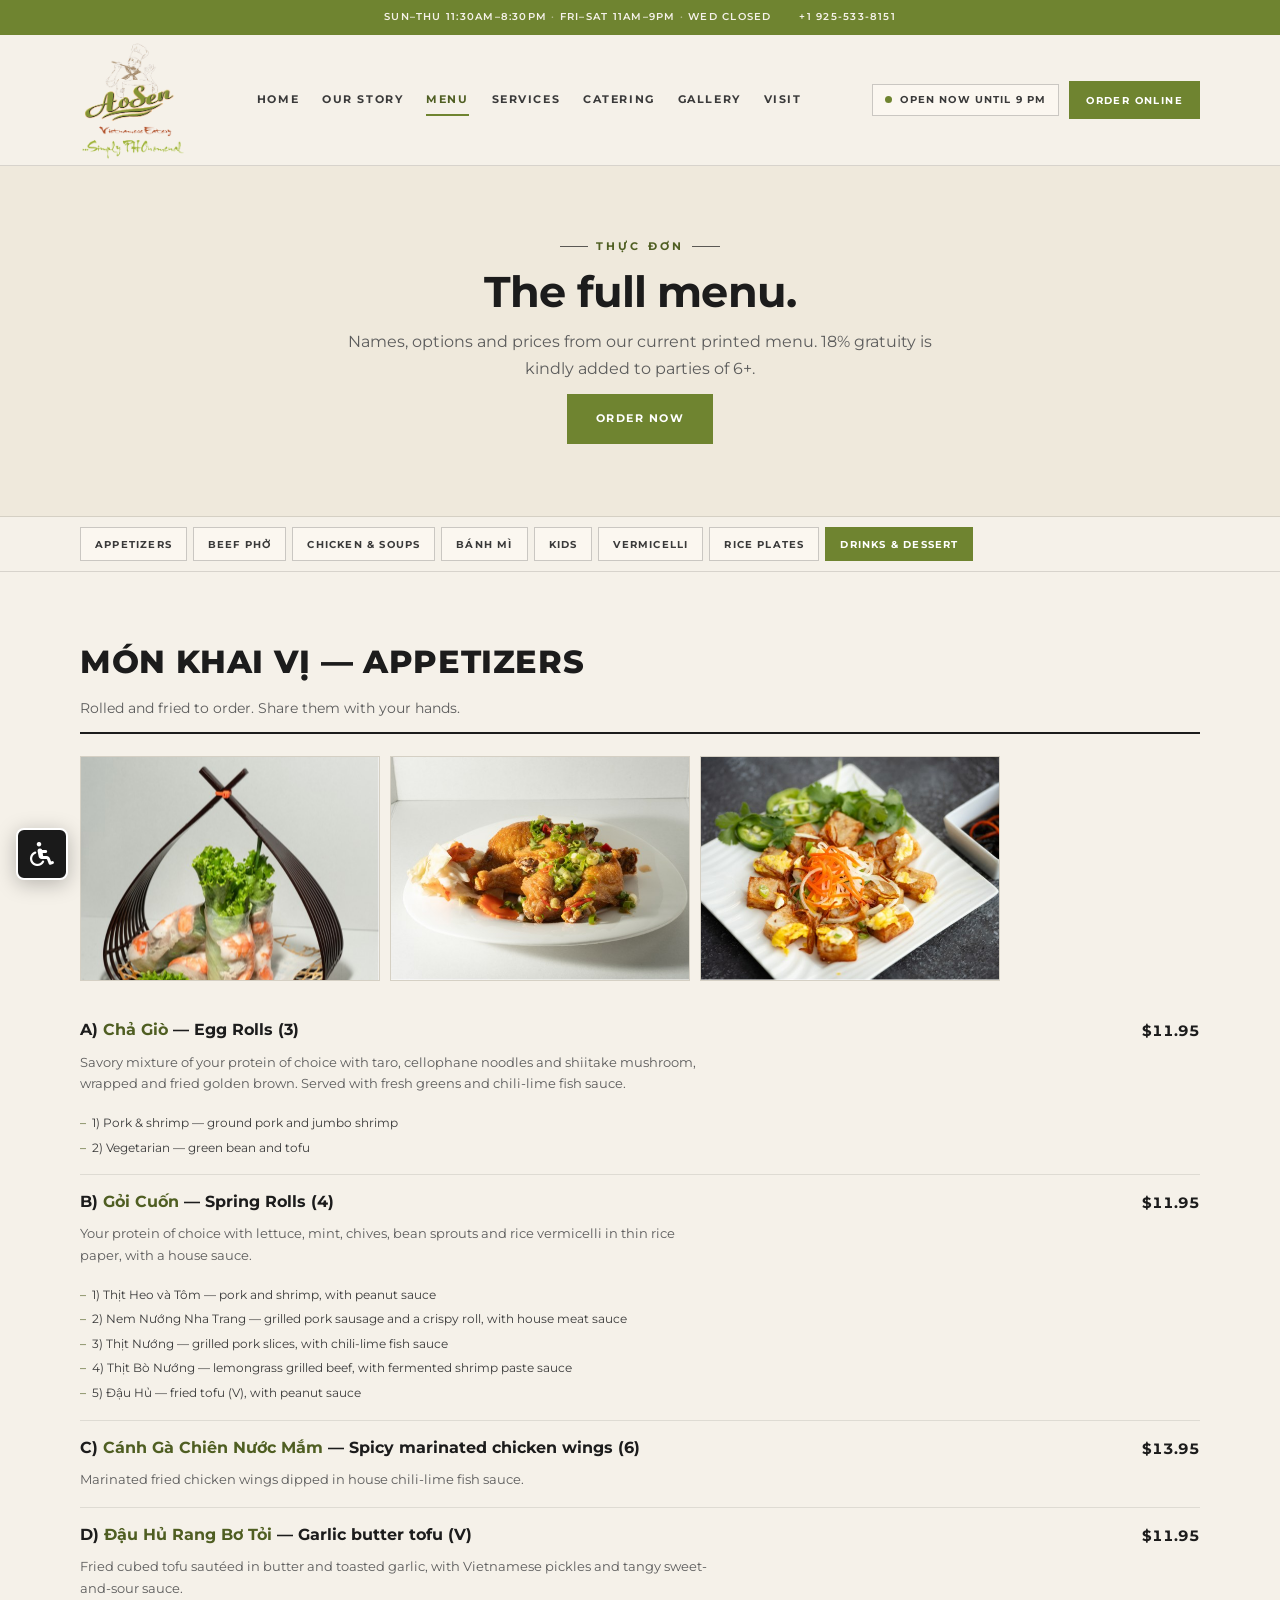
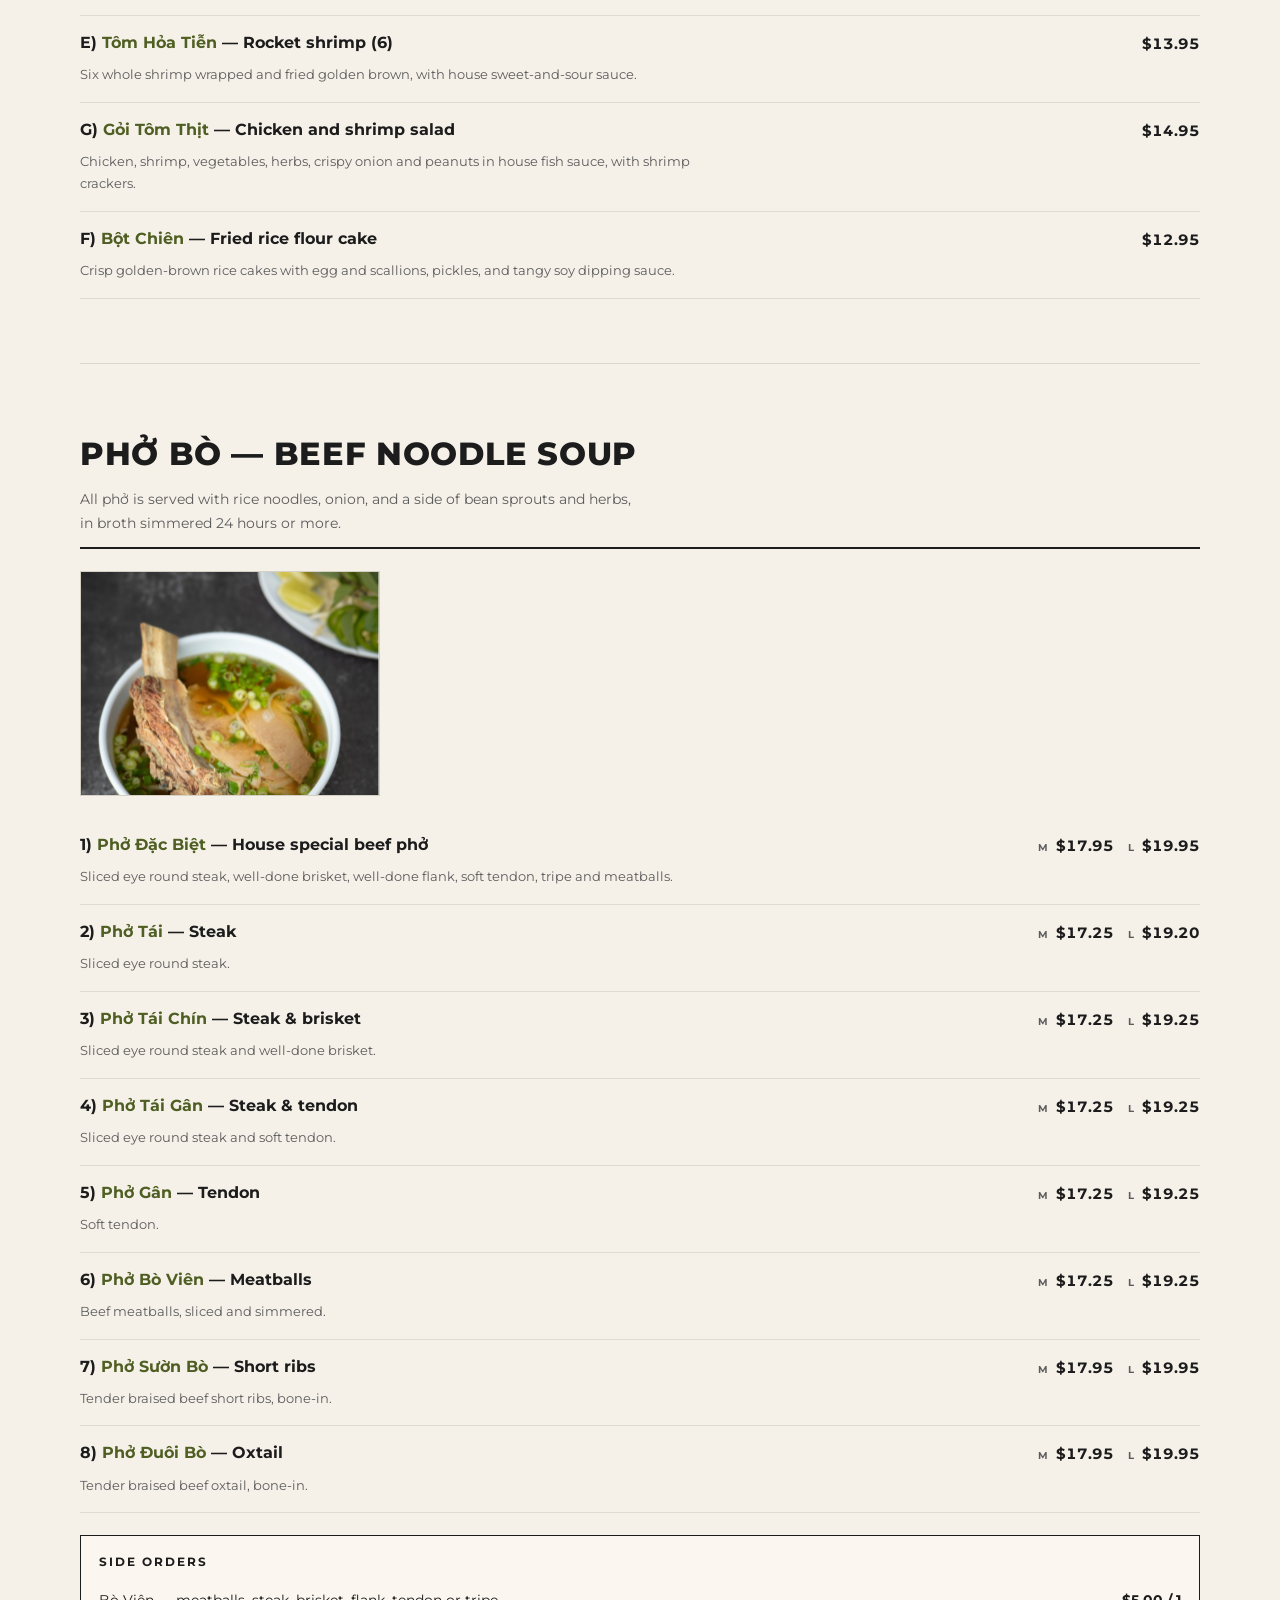
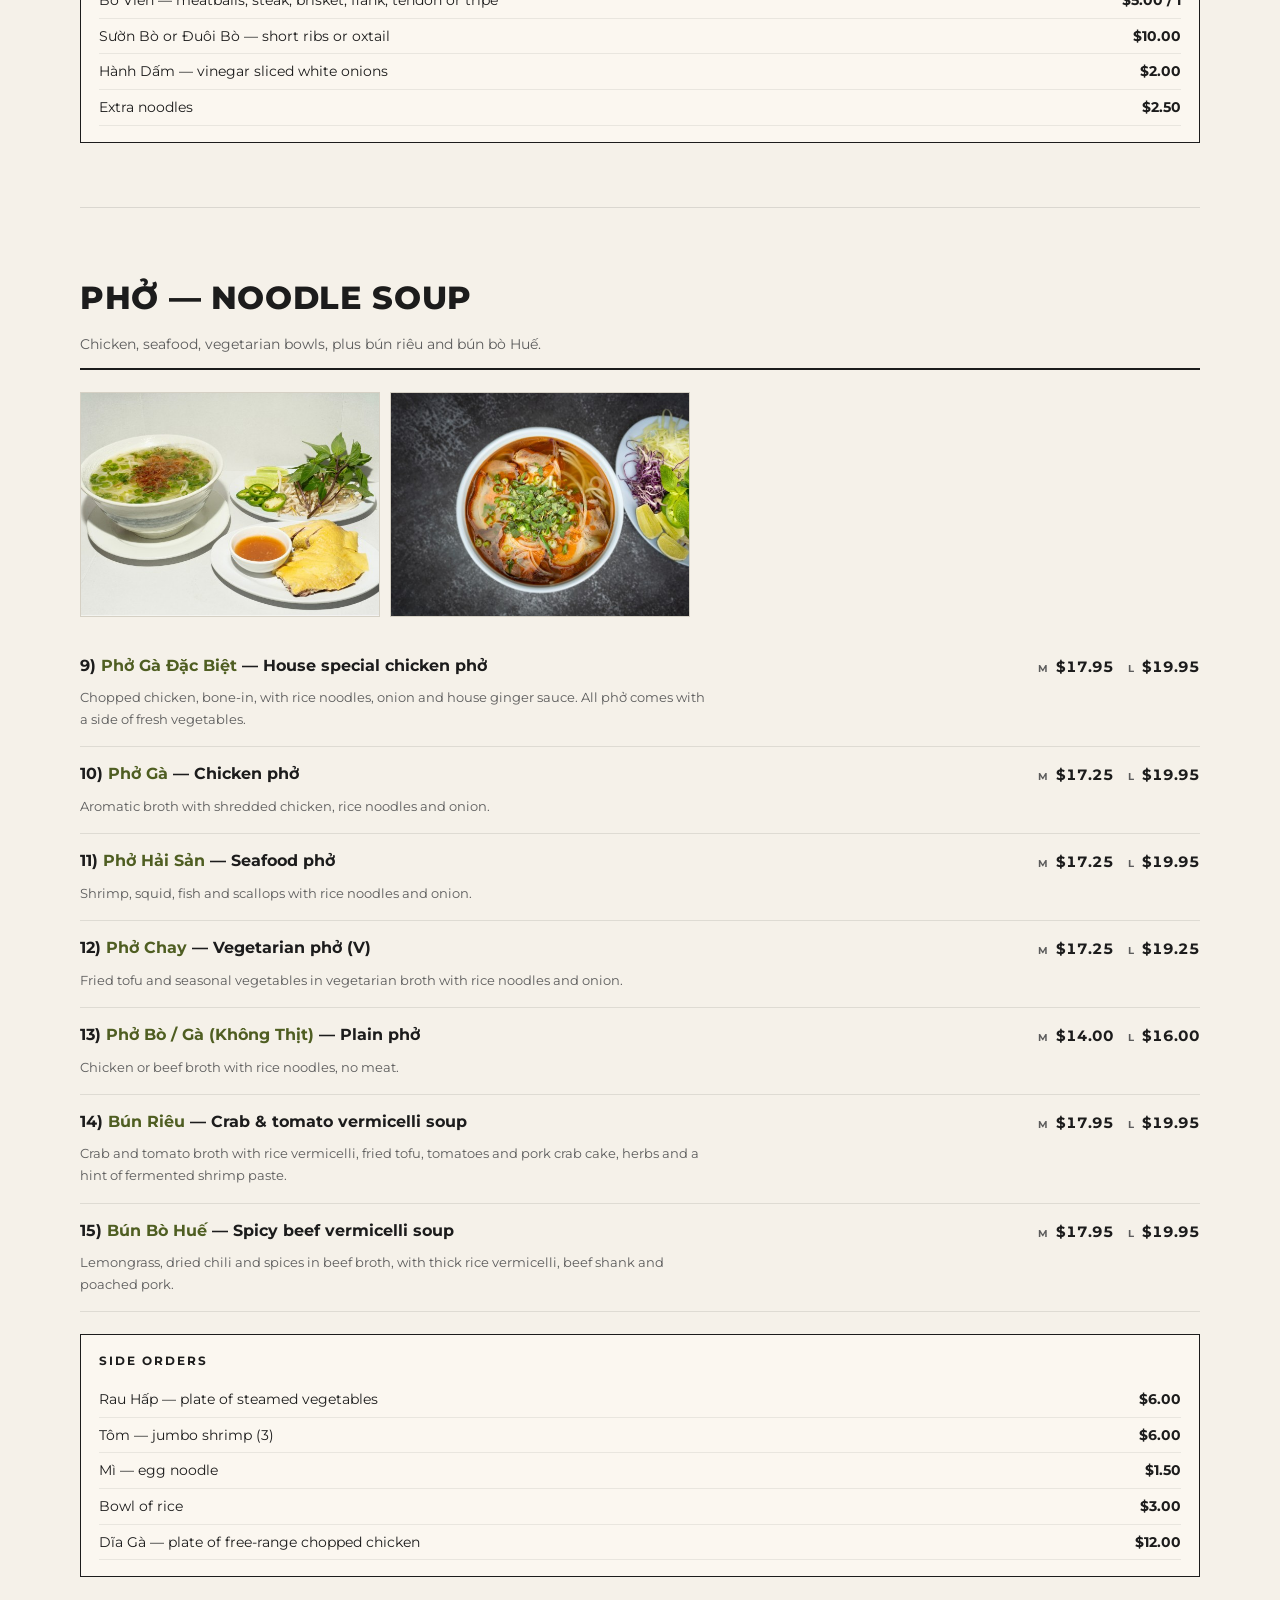
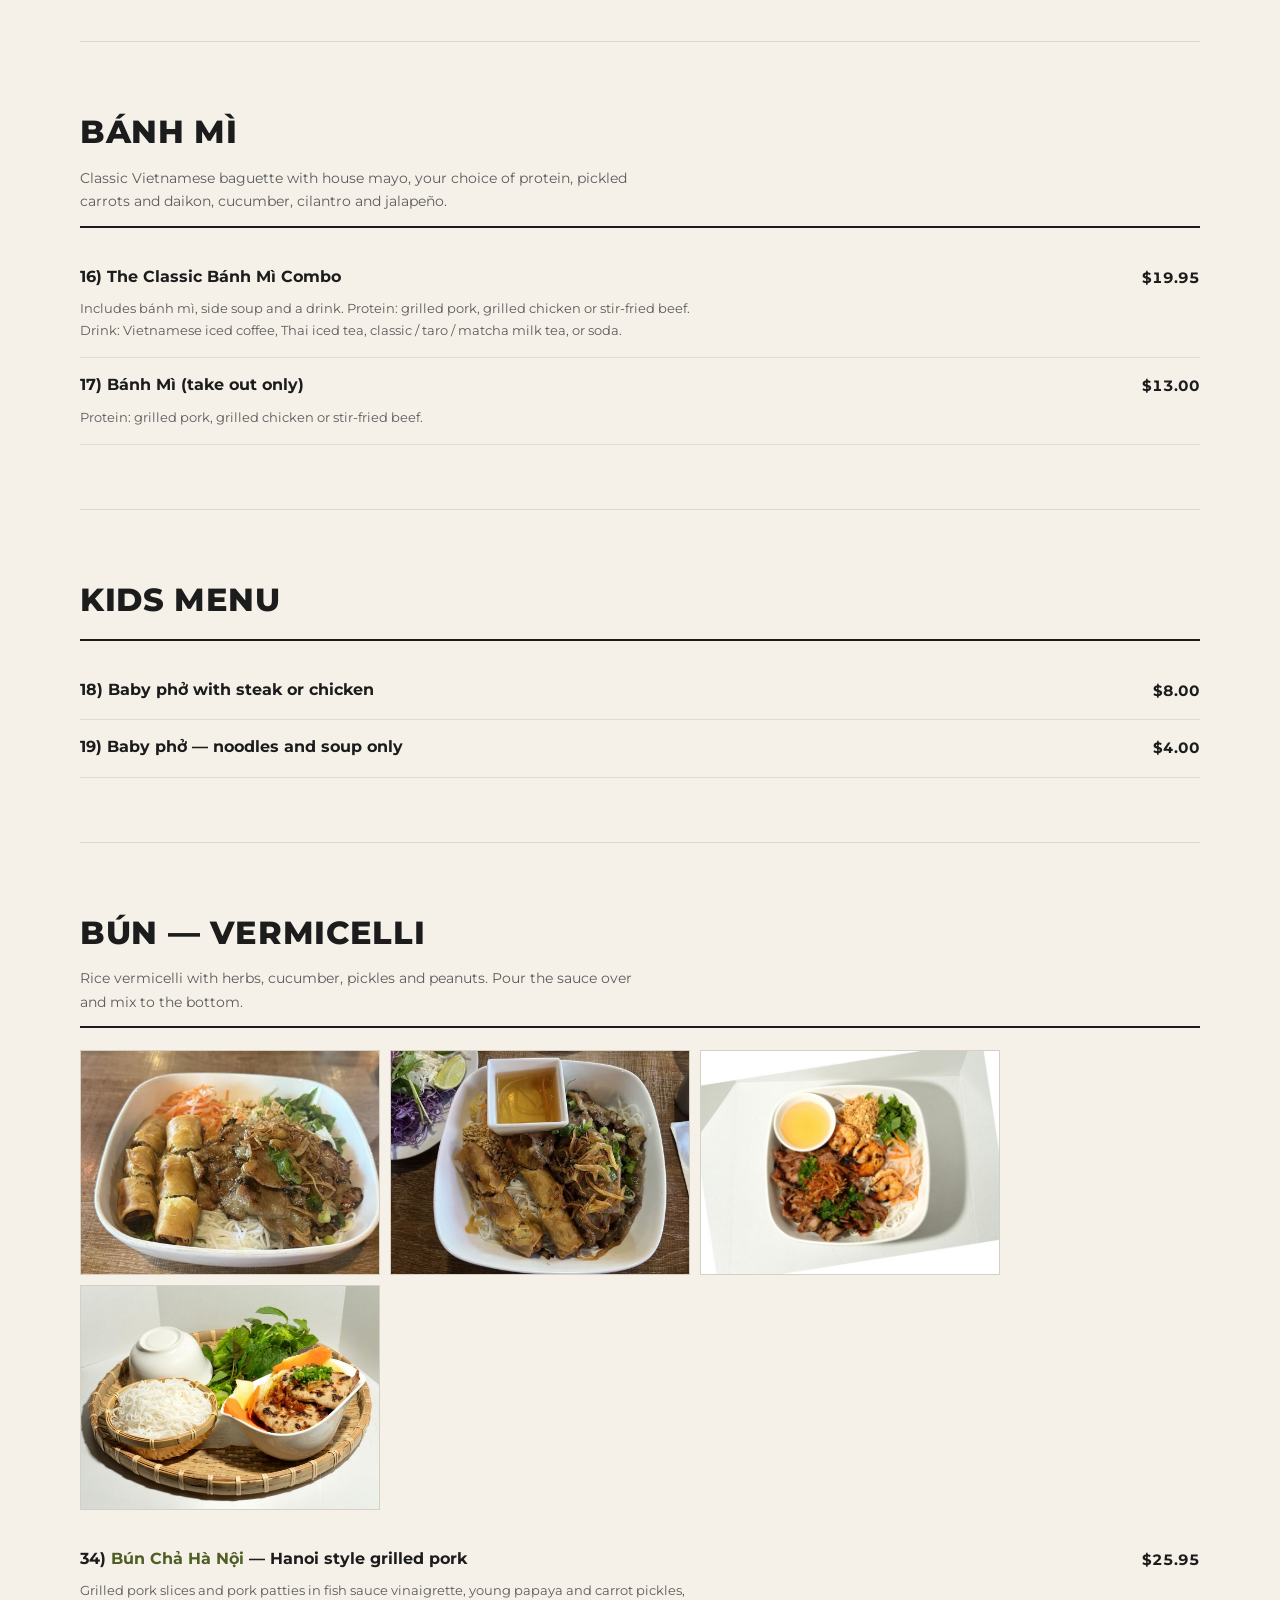
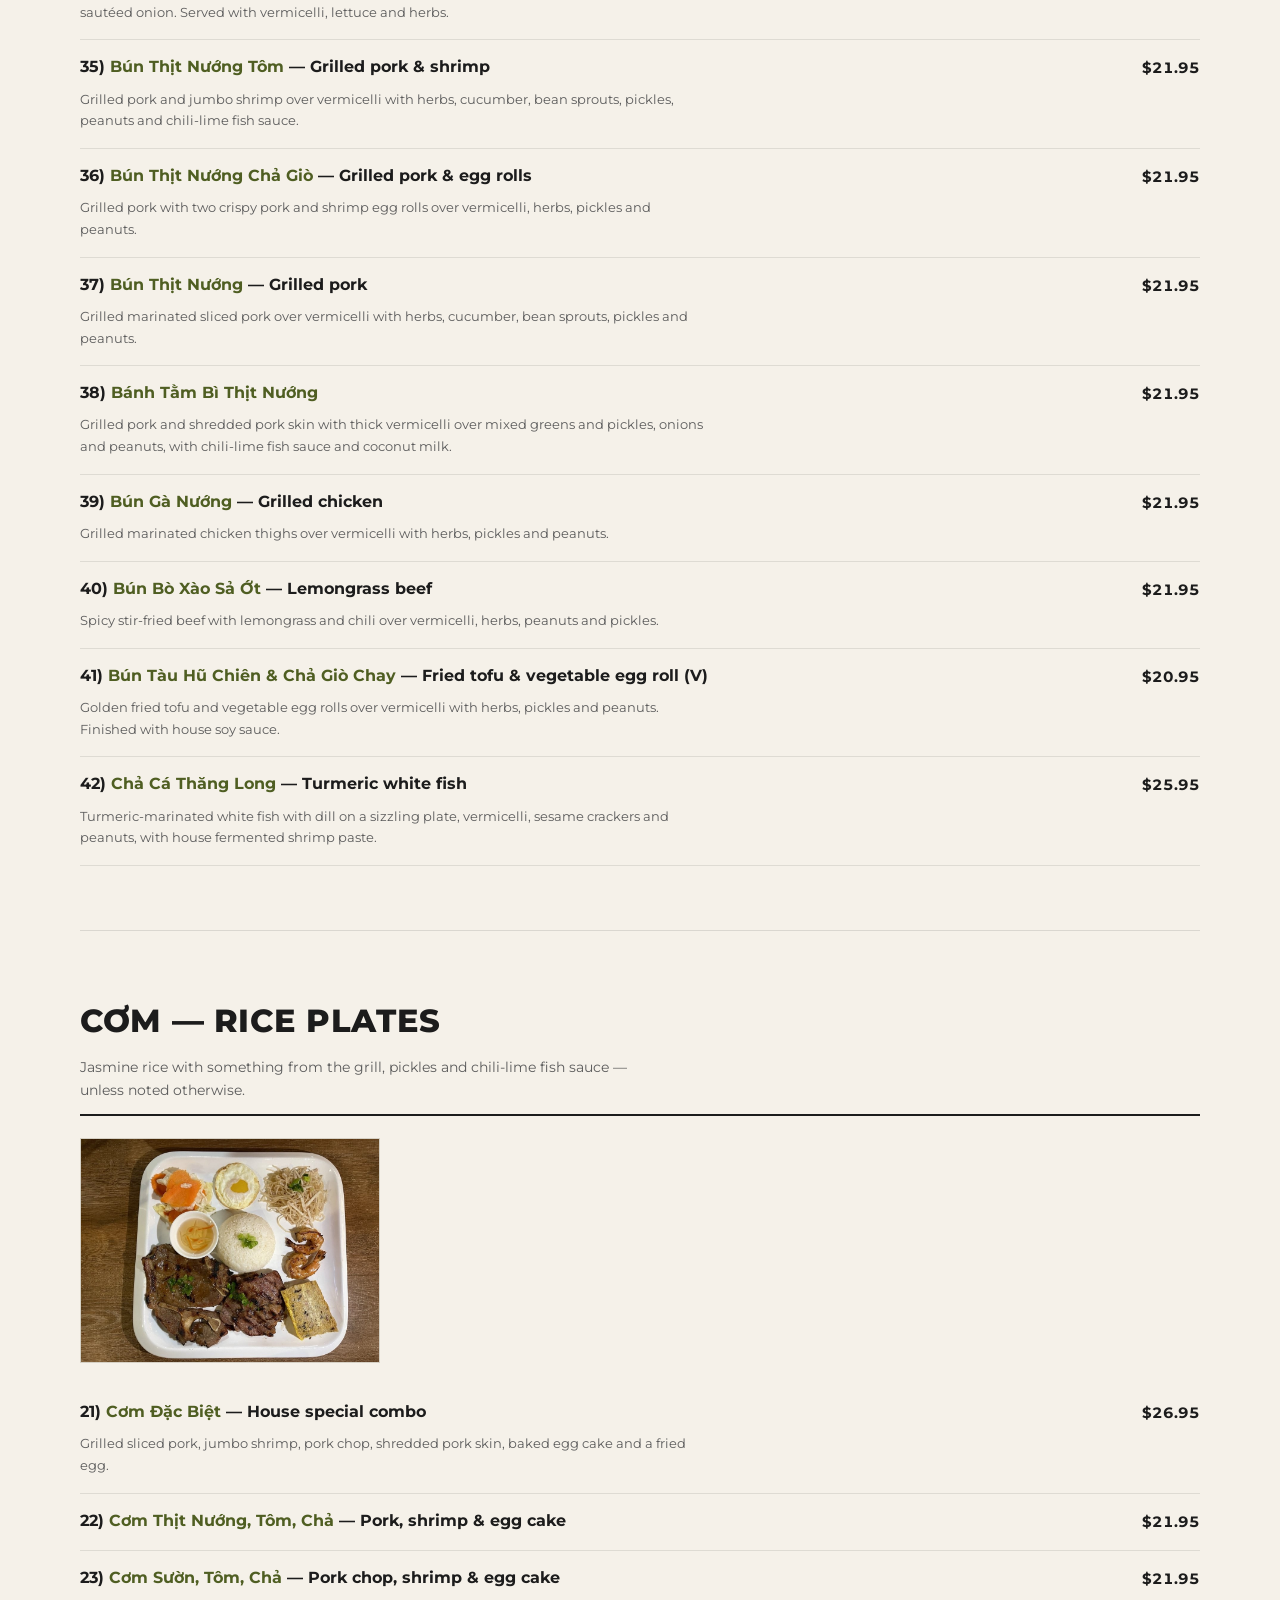
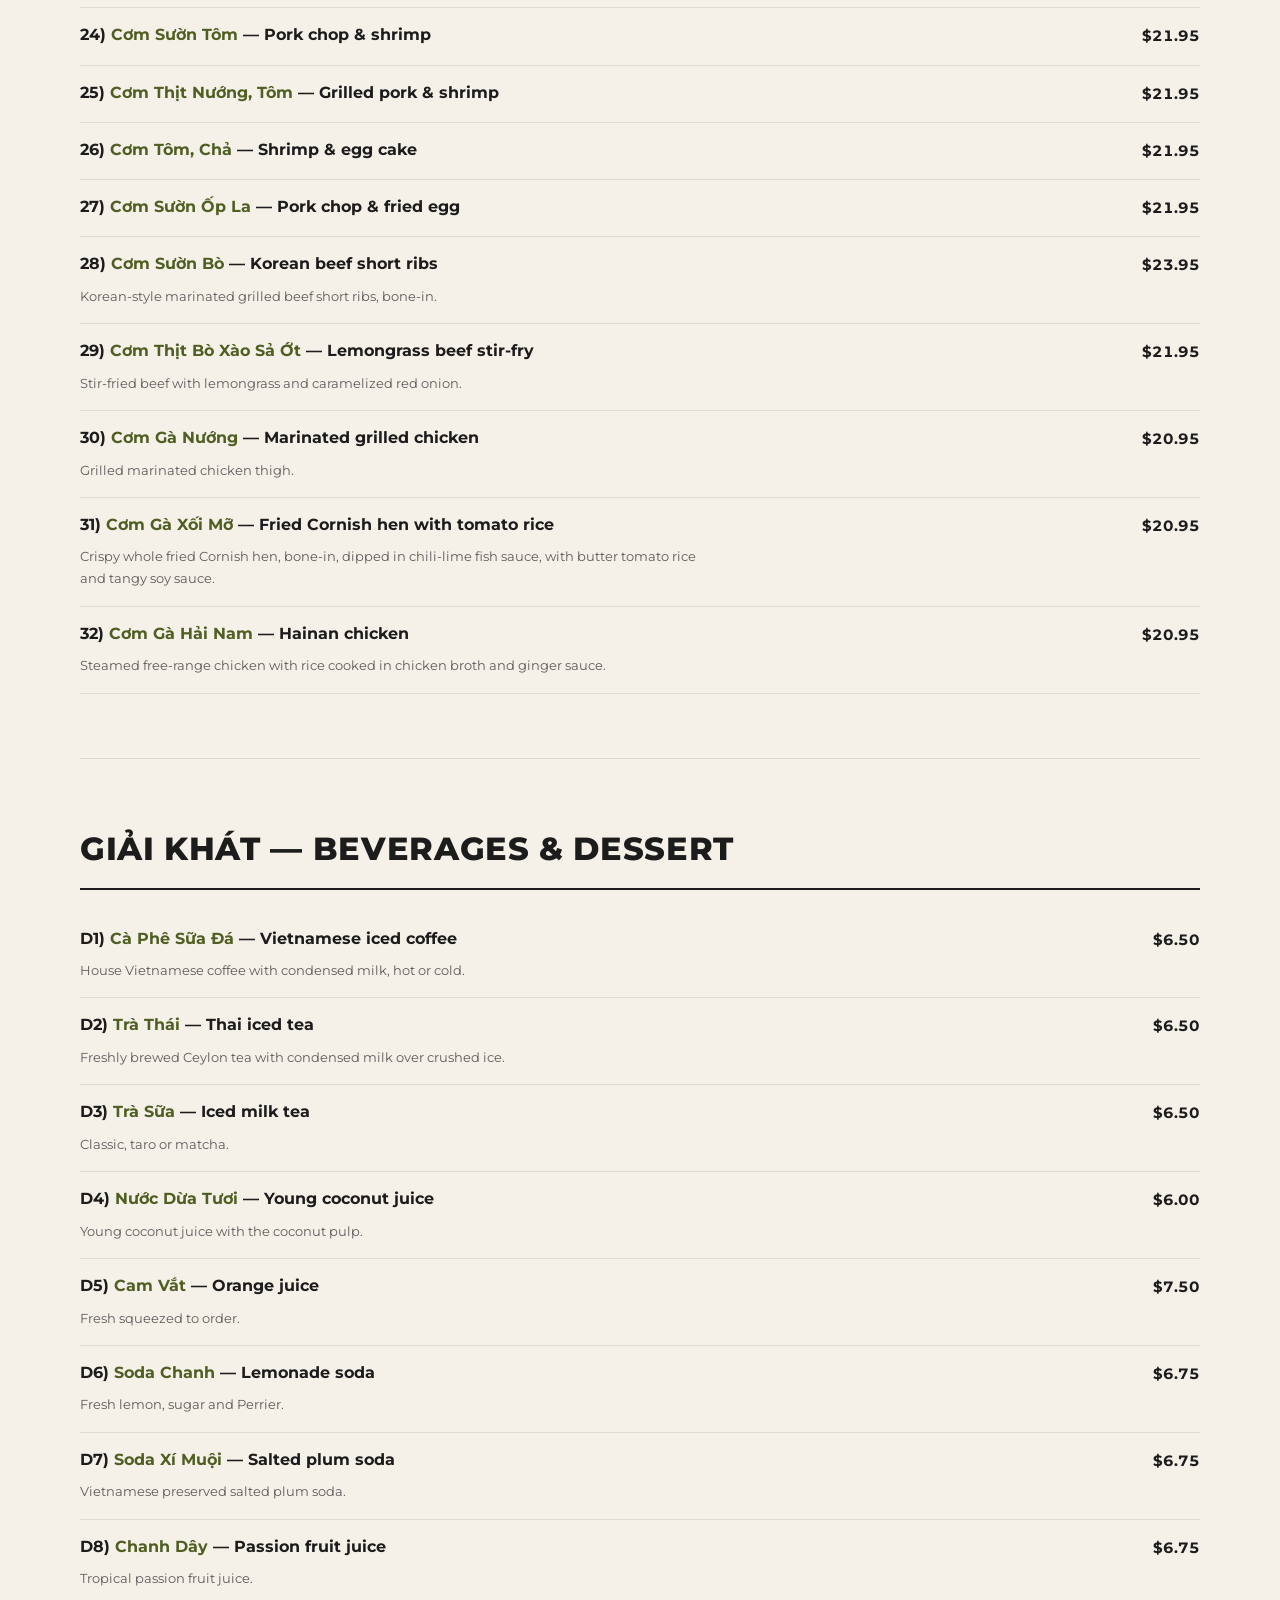
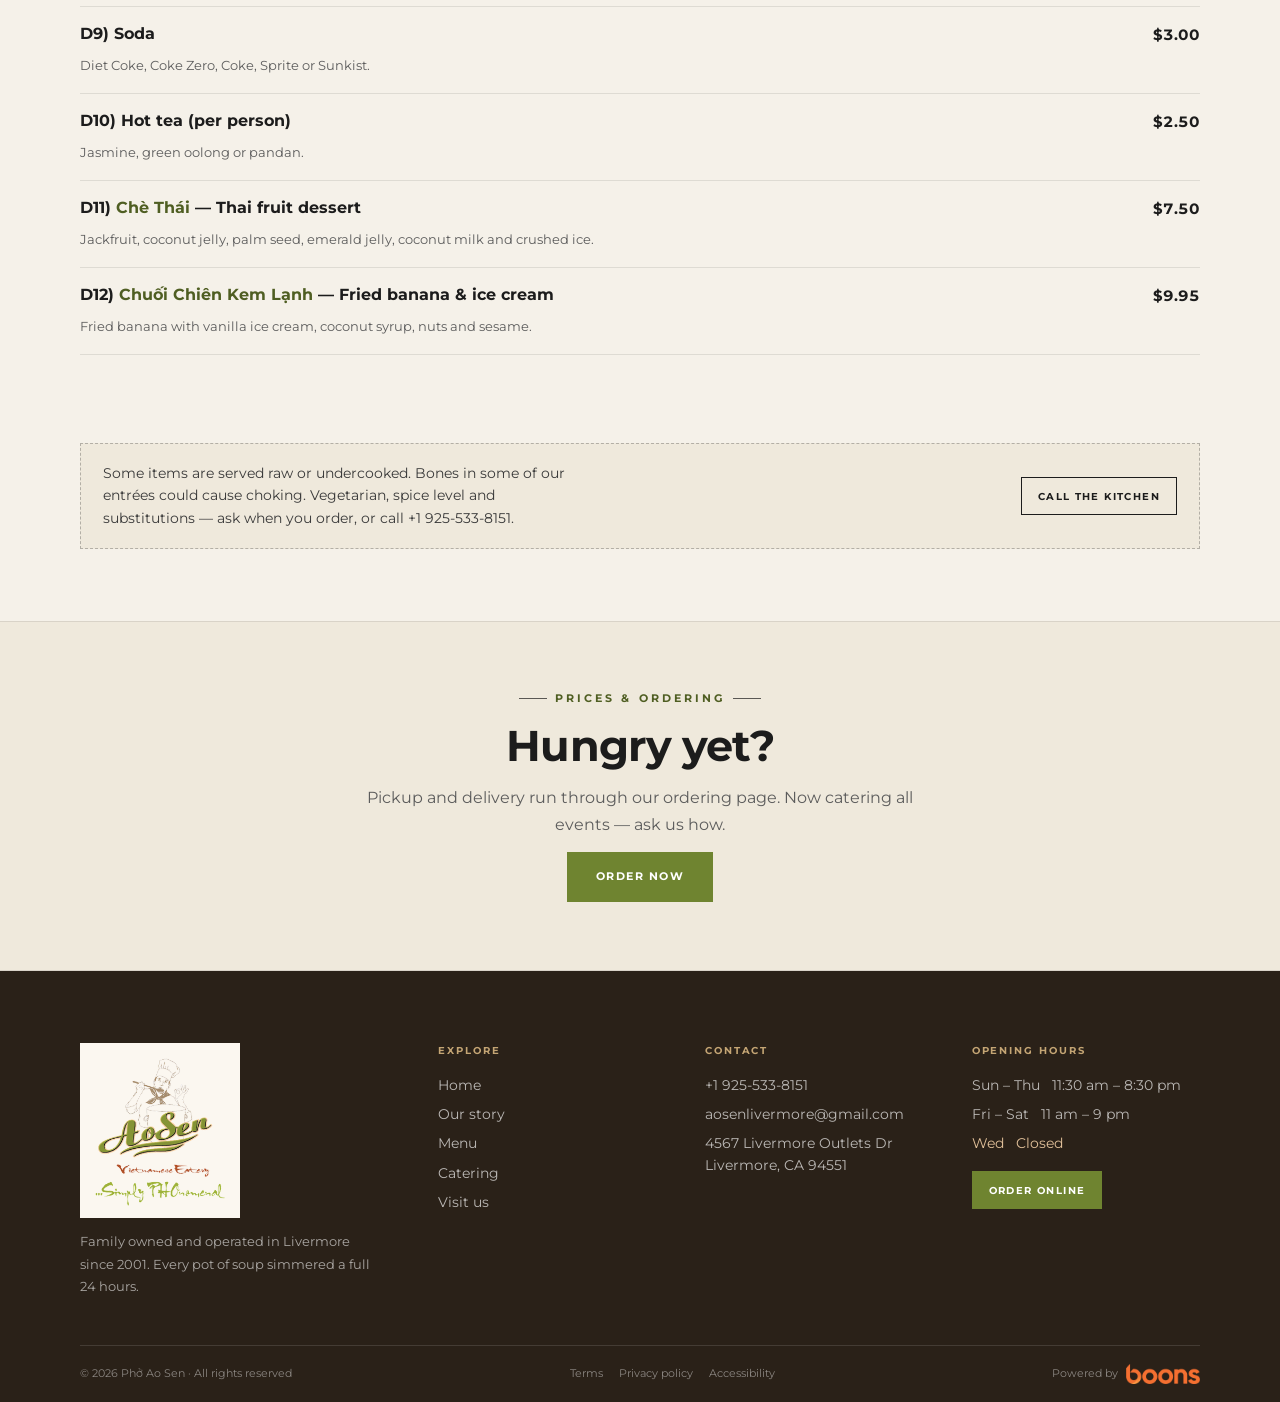
==== commit 9bf99bc0: "Image changes" ====
--- a/menu.html
+++ b/menu.html
@@ -4,60 +4,50 @@
 <meta charset="UTF-8">
 <meta name="viewport" content="width=device-width, initial-scale=1">
 <title>Menu — Phở Ao Sen | Vietnamese Restaurant, Livermore CA</title>
-
-<meta name="description" content="The full Phở Ao Sen menu: phở and soups, starters, vermicelli bowls, rice plates and drinks. Order online for pickup or delivery in Livermore, California.">
+<meta name="description" content="The Phở Ao Sen menu: appetizers, beef and chicken phở, bánh mì, vermicelli, rice plates, drinks and dessert. Livermore, California.">
 <link rel="canonical" href="https://phoaosen.us/menu.html">
-<meta name="theme-color" content="#7C9137">
+<meta name="theme-color" content="#6F8430">
 <meta property="og:type" content="website">
 <meta property="og:site_name" content="Phở Ao Sen">
 <meta property="og:title" content="Menu — Phở Ao Sen">
-<meta property="og:description" content="Phở and soups, starters, vermicelli bowls, rice plates and drinks in Livermore, California.">
+<meta property="og:description" content="Phở, bánh mì, vermicelli, rice plates and drinks in Livermore, California.">
 <meta property="og:url" content="https://phoaosen.us/menu.html">
 <meta property="og:image" content="https://phoaosen.us/wp-content/uploads/2025/09/SNY04976-2-modified.jpg">
-<meta name="twitter:card" content="summary_large_image">
-
 <link rel="icon" href="assets/images/favicon.png">
 <link rel="apple-touch-icon" href="assets/images/icon-180.png">
 <link rel="preconnect" href="https://fonts.googleapis.com">
 <link rel="preconnect" href="https://fonts.gstatic.com" crossorigin>
-<link href="https://fonts.googleapis.com/css2?family=Fraunces:ital,opsz,wght@0,9..144,300..900;1,9..144,300..900&family=Be+Vietnam+Pro:ital,wght@0,300;0,400;0,500;0,600;0,700;1,400&display=swap" rel="stylesheet">
+<link href="https://fonts.googleapis.com/css2?family=Montserrat:ital,wght@0,400;0,500;0,600;0,700;0,800;1,400&display=swap" rel="stylesheet">
 <link rel="stylesheet" href="https://cdnjs.cloudflare.com/ajax/libs/font-awesome/6.5.1/css/all.min.css" crossorigin="anonymous">
-<link rel="stylesheet" href="css/style.css?v=20260819">
-<link rel="stylesheet" href="css/accessibility.css?v=20260819">
+<link rel="stylesheet" href="css/style.css?v=20260901g">
+<link rel="stylesheet" href="css/accessibility.css?v=20260901c">
 </head>
 <body>
 
 <a class="skip-link" href="#main">Skip to content</a>
 
-<div id="progress"></div>
-<div id="cursor"></div>
-<div id="cursorDot"></div>
-
-<!-- ═══ HEADER ═══ -->
 <div class="topbar">
-  <span>Mon–Fri 11:30am–8:30pm <span class="sep">·</span> Wed closed <span class="sep">·</span> Sat 11am–9pm <span class="sep">·</span> Sun 11am–8:30pm</span>
+  <span>Sun–Thu 11:30am–8:30pm <span class="sep">·</span> Fri–Sat 11am–9pm <span class="sep">·</span> Wed closed</span>
   <a href="tel:+19255338151">+1 925-533-8151</a>
 </div>
 
 <header id="nav" class="stuck">
   <div class="wrap nav-in">
     <a class="brand" href="index.html" aria-label="Phở Ao Sen home">
-      <img src="assets/images/wordmark.png" alt="Ao Sen">
-      <small>Phở<br>Livermore</small>
+      <img src="assets/images/logo.png" alt="Ao Sen Vietnamese Eatery">
     </a>
-
     <nav class="menu" aria-label="Primary">
       <a href="index.html">Home</a>
       <a href="index.html#story">Our story</a>
       <a href="menu.html" class="current" aria-current="page">Menu</a>
       <a href="index.html#services">Services</a>
+      <a href="index.html#catering">Catering</a>
       <a href="index.html#gallery">Gallery</a>
       <a href="index.html#visit">Visit</a>
     </nav>
-
     <div class="nav-right">
       <div class="status"><i></i><span>Checking hours…</span></div>
-      <a class="btn sm mag" href="https://order.boons.io/site/pho-ao-sen/218/y" target="_blank" rel="noopener"><span>Order online</span><span class="arw">→</span></a>
+      <a class="btn sm" href="https://order.boons.io/site/pho-ao-sen/218/y" target="_blank" rel="noopener">Order online</a>
       <button class="burger" id="burger" aria-label="Open menu" aria-expanded="false" aria-controls="drawer"><b></b></button>
     </div>
   </div>
@@ -68,9 +58,9 @@
   <nav aria-label="Mobile">
     <a href="index.html">Home</a>
     <a href="index.html#story">Our story</a>
-    <a href="index.html#bowl">Inside the bowl</a>
     <a href="menu.html">Menu</a>
     <a href="index.html#services">Services</a>
+    <a href="index.html#catering">Catering</a>
     <a href="index.html#gallery">Gallery</a>
     <a href="index.html#visit">Visit us</a>
     <div class="dw-foot">
@@ -82,26 +72,25 @@
 </div>
 
 <main id="main" tabindex="-1">
-<!-- ═══ PAGE HERO ═══ -->
 <section class="page-hero">
-  <img class="chef" src="assets/images/chef.png" alt="" aria-hidden="true">
   <div class="wrap">
     <p class="eyebrow center">Thực đơn</p>
     <h1 class="display h-lg">The full menu.</h1>
-    <p class="lede">All 58 dishes, with photos and prices. Phở and every soup are held as low as we can keep them — that part hasn't changed since 2001.</p>
-    <a class="btn lg mag" href="https://order.boons.io/site/pho-ao-sen/218/y" target="_blank" rel="noopener" style="margin-top:6px"><span>Order now</span><span class="arw">→</span></a>
-  </div>
-</section>
-
-<!-- ═══ CATEGORY NAV ═══ -->
+    <p class="lede">Names, options and prices from our current printed menu. 18% gratuity is kindly added to parties of 6+.</p>
+    <a class="btn lg" href="https://order.boons.io/site/pho-ao-sen/218/y" target="_blank" rel="noopener">Order now</a>
+  </div>
+</section>
+
 <div class="catnav" role="navigation" aria-label="Menu categories">
   <div class="wrap">
     <a href="#starters" class="on">Appetizers</a>
-    <a href="#beef">Beef noodle soup</a>
-    <a href="#soups">Chicken and other soups</a>
+    <a href="#beef">Beef phở</a>
+    <a href="#soups">Chicken &amp; soups</a>
+    <a href="#banhmi">Bánh mì</a>
+    <a href="#kids">Kids</a>
     <a href="#bun">Vermicelli</a>
     <a href="#com">Rice plates</a>
-    <a href="#drinks">Beverages</a>
+    <a href="#drinks">Drinks &amp; dessert</a>
   </div>
 </div>
 
@@ -109,885 +98,429 @@
 
 <section class="mcat" id="starters">
   <div class="mcat-head">
-    <h2 class="display">Khai vị · Appetizers</h2>
-    <span class="vn">Món Khai Vị</span>
-    <p>Rolled and fried to order. Everything here is meant to be shared and eaten with your hands.</p>
-  </div>
-  <div class="dishes">
-      <article class="dish rv">
-        <div class="dish-img">
-          <img src="https://boons-marketplace-restaurant-web-images.s3.us-east-2.amazonaws.com/uploads/menu/Hy3nTgEazZYilVMDmN1c.jpg" alt="Egg rolls — Chả Giò (3)" loading="lazy" width="640" height="480">
-          <span class="price">$11.95</span>
-        </div>
-        <div class="dish-body">
-          <span class="no">A</span>
-          <div class="vnname">Chả Giò (3)</div>
-          <div class="en display">Egg rolls</div>
-          <p>Ground pork, shrimp, taro, cellophane noodles and shiitake mushroom wrapped and fried golden brown. Served with fresh cool greens and chili-lime fish sauce.</p>
-          <div class="tagrow">
-            <span class="tag fav">Popular</span>
-          </div>
-        </div>
-      </article>
-      <article class="dish rv rv-d1">
-        <div class="dish-img">
-          <img src="https://boons-marketplace-restaurant-web-images.s3.us-east-2.amazonaws.com/uploads/menu/BhpngCl8rifbEqydD9I3.jpg" alt="Spring rolls — Gỏi Cuốn (2)" loading="lazy" width="640" height="480">
-          <span class="price">$11.95</span>
-        </div>
-        <div class="dish-body">
-          <span class="no">B</span>
-          <div class="vnname">Gỏi Cuốn (2)</div>
-          <div class="en display">Spring rolls</div>
-          <p>Poached pork, jumbo shrimp, lettuce, mint, chive, bean sprouts and rice vermicelli rolled in thin rice paper. Served with our house-special peanut dipping sauce.</p>
-          <div class="tagrow">
-            <span class="tag fav">Popular</span>
-          </div>
-        </div>
-      </article>
-      <article class="dish rv rv-d2">
-        <div class="dish-img">
-          <img src="https://boons-marketplace-restaurant-web-images.s3.us-east-2.amazonaws.com/uploads/menu/AZLpQNwCiy4Dc0b2WlMV.jpg" alt="Spicy fried chicken wings (7) — Cánh Gà Chiên Nước Mắm" loading="lazy" width="640" height="480">
-          <span class="price">$15.95</span>
-        </div>
-        <div class="dish-body">
-          <span class="no">C</span>
-          <div class="vnname">Cánh Gà Chiên Nước Mắm</div>
-          <div class="en display">Spicy fried chicken wings (7)</div>
-          <p>Seven marinated wings sautéed in our spicy house-special sauce.</p>
-          <div class="tagrow">
-            <span class="tag hot">Spicy</span>
-          </div>
-        </div>
-      </article>
-      <article class="dish rv rv-d3">
-        <div class="dish-img">
-          <img src="https://boons-marketplace-restaurant-web-images.s3.us-east-2.amazonaws.com/uploads/menu/LqJpiXhbz1FGang5rIH4.jpg" alt="Grilled pork spring rolls — Nem Nướng Cuốn (2)" loading="lazy" width="640" height="480">
-          <span class="price">$11.95</span>
-        </div>
-        <div class="dish-body">
-          <span class="no">D</span>
-          <div class="vnname">Nem Nướng Cuốn (2)</div>
-          <div class="en display">Grilled pork spring rolls</div>
-          <p>Nha Trang style. Grilled pork paste, crispy roll, lettuce, mint, carrot, cucumber, chive and rice vermicelli in a thin rice paper wrap. Served with our house blended meat sauce.</p>
-          <div class="tagrow">
-            <span class="tag fav">Chef&#x27;s pick</span>
-          </div>
-        </div>
-      </article>
-      <article class="dish rv">
-        <div class="dish-img">
-          <img src="https://boons-marketplace-restaurant-web-images.s3.us-east-2.amazonaws.com/uploads/menu/6a427a58547f8.jpg" alt="Grilled beef spring rolls — Thịt Bò Nướng Cuốn (2)" loading="lazy" width="640" height="480">
-          <span class="price">$11.95</span>
-        </div>
-        <div class="dish-body">
-          <span class="no">E</span>
-          <div class="vnname">Thịt Bò Nướng Cuốn (2)</div>
-          <div class="en display">Grilled beef spring rolls</div>
-          <p>Marinated lemongrass grilled beef rolled in rice paper.</p>
-        </div>
-      </article>
-      <article class="dish rv rv-d1">
-        <div class="dish-img">
-          <img src="https://boons-marketplace-restaurant-web-images.s3.us-east-2.amazonaws.com/uploads/menu/6a427a68d5441.jpg" alt="Rocket shrimp — Tôm Hỏa Tiễn (5)" loading="lazy" width="640" height="480">
-          <span class="price">$12.95</span>
-        </div>
-        <div class="dish-body">
-          <span class="no">F</span>
-          <div class="vnname">Tôm Hỏa Tiễn (5)</div>
-          <div class="en display">Rocket shrimp</div>
-          <p>Five shrimp wrapped and fried golden brown.</p>
-        </div>
-      </article>
-      <article class="dish rv rv-d2">
-        <div class="dish-img">
-          <img src="https://boons-marketplace-restaurant-web-images.s3.us-east-2.amazonaws.com/uploads/menu/JHEfghIpGaeY0XkSyoR9.jpg" alt="Tofu spring rolls — Tàu Hũ Cuốn (2)" loading="lazy" width="640" height="480">
-          <span class="price">$11.95</span>
-        </div>
-        <div class="dish-body">
-          <span class="no">G</span>
-          <div class="vnname">Tàu Hũ Cuốn (2)</div>
-          <div class="en display">Tofu spring rolls</div>
-          <p>The vegetarian version of our spring rolls, with tofu in place of the meat.</p>
-          <div class="tagrow">
-            <span class="tag veg">Vegetarian</span>
-          </div>
-        </div>
-      </article>
-      <article class="dish rv rv-d3">
-        <div class="dish-img">
-          <img src="https://boons-marketplace-restaurant-web-images.s3.us-east-2.amazonaws.com/uploads/menu/QMliSX5HmVzGrAjNI2gJ.jpg" alt="Garlic butter crispy tofu — Tàu Hũ Rang Bơ Tỏi" loading="lazy" width="640" height="480">
-          <span class="price">$11.95</span>
-        </div>
-        <div class="dish-body">
-          <span class="no">H</span>
-          <div class="vnname">Tàu Hũ Rang Bơ Tỏi</div>
-          <div class="en display">Garlic butter crispy tofu</div>
-          <p>Buttery fried tofu tossed with garlic.</p>
-          <div class="tagrow">
-            <span class="tag veg">Vegetarian</span>
-          </div>
-        </div>
-      </article>
-      <article class="dish rv">
-        <div class="dish-img">
-          <img src="https://boons-marketplace-restaurant-web-images.s3.us-east-2.amazonaws.com/uploads/menu/BT56yEY8AQtIkfb3a9w2.jpg" alt="Vegetarian egg rolls — Chả Giò Chay" loading="lazy" width="640" height="480">
-          <span class="price">$11.95</span>
-        </div>
-        <div class="dish-body">
-          <span class="no">I</span>
-          <div class="vnname">Chả Giò Chay</div>
-          <div class="en display">Vegetarian egg rolls</div>
-          <p>Our egg rolls made without meat, with sweet and sour sauce.</p>
-          <div class="tagrow">
-            <span class="tag veg">Vegetarian</span>
-          </div>
-        </div>
-      </article>
-      <article class="dish rv rv-d1">
-        <div class="dish-img">
-          <img src="https://boons-marketplace-restaurant-web-images.s3.us-east-2.amazonaws.com/uploads/menu/6a42770a66907.jpg" alt="Grilled pork slices roll — Thịt Nướng Cuốn" loading="lazy" width="640" height="480">
-          <span class="price">$11.95</span>
-        </div>
-        <div class="dish-body">
-          <span class="no">J</span>
-          <div class="vnname">Thịt Nướng Cuốn</div>
-          <div class="en display">Grilled pork slices roll</div>
-          <p>Thinly sliced grilled pork with lettuce, mint, chives, bean sprouts and rice vermicelli in thin rice paper, with chili-lime fish sauce.</p>
-        </div>
-      </article>
-      <article class="dish rv rv-d2">
-        <div class="dish-img">
-          <img src="https://boons-marketplace-restaurant-web-images.s3.us-east-2.amazonaws.com/uploads/menu/6a4277361b09d.jpg" alt="Chicken and shrimp salad — Gỏi Tôm Thịt" loading="lazy" width="640" height="480">
-          <span class="price">$14.95</span>
-        </div>
-        <div class="dish-body">
-          <span class="no">K</span>
-          <div class="vnname">Gỏi Tôm Thịt</div>
-          <div class="en display">Chicken and shrimp salad</div>
-          <p>Chicken and shrimp with colourful vegetables, herbs, crispy onion and peanuts in a bright citrus-fish sauce, served with shrimp crackers.</p>
-          <div class="tagrow">
-            <span class="tag light">Light</span>
-          </div>
-        </div>
-      </article>
-      <article class="dish rv rv-d3">
-        <div class="dish-img">
-          <img src="https://boons-marketplace-restaurant-web-images.s3.us-east-2.amazonaws.com/uploads/menu/6a4277647ee7e.jpg" alt="Fried rice flour cake — Bột Chiên" loading="lazy" width="640" height="480">
-          <span class="price">$12.95</span>
-        </div>
-        <div class="dish-body">
-          <span class="no">L</span>
-          <div class="vnname">Bột Chiên</div>
-          <div class="en display">Fried rice flour cake</div>
-          <p>Crisp golden-brown rice cakes with egg and fresh scallions, a side of pickles and our tangy soy dipping sauce.</p>
-        </div>
-      </article>
-  </div>
-</section>
+    <h2>Món Khai Vị — Appetizers</h2>
+    <p>Rolled and fried to order. Share them with your hands.</p>
+  </div>
+  <div class="photo-row">
+    <img src="assets/images/food/spring-rolls.jpg?v=2" alt="Spring rolls" width="596" height="893">
+    <img src="assets/images/food/wings.jpg?v=2" alt="Spicy chicken wings" width="653" height="436">
+    <img src="assets/images/food/bot-chien.jpg?v=2" alt="Fried radish cake" width="653" height="436">
+  </div>
+  <article class="mitem">
+    <h3>A) <span class="vn">Chả Giò</span> — Egg Rolls (3)</h3>
+    <span class="price">$11.95</span>
+    <p>Savory mixture of your protein of choice with taro, cellophane noodles and shiitake mushroom, wrapped and fried golden brown. Served with fresh greens and chili-lime fish sauce.</p>
+    <ul class="opts">
+      <li>1) Pork &amp; shrimp — ground pork and jumbo shrimp</li>
+      <li>2) Vegetarian — green bean and tofu</li>
+    </ul>
+  </article>
+  <article class="mitem">
+    <h3>B) <span class="vn">Gỏi Cuốn</span> — Spring Rolls (4)</h3>
+    <span class="price">$11.95</span>
+    <p>Your protein of choice with lettuce, mint, chives, bean sprouts and rice vermicelli in thin rice paper, with a house sauce.</p>
+    <ul class="opts">
+      <li>1) Thịt Heo và Tôm — pork and shrimp, with peanut sauce</li>
+      <li>2) Nem Nướng Nha Trang — grilled pork sausage and a crispy roll, with house meat sauce</li>
+      <li>3) Thịt Nướng — grilled pork slices, with chili-lime fish sauce</li>
+      <li>4) Thịt Bò Nướng — lemongrass grilled beef, with fermented shrimp paste sauce</li>
+      <li>5) Đậu Hủ — fried tofu (V), with peanut sauce</li>
+    </ul>
+  </article>
+  <article class="mitem">
+    <h3>C) <span class="vn">Cánh Gà Chiên Nước Mắm</span> — Spicy marinated chicken wings (6)</h3>
+    <span class="price">$13.95</span>
+    <p>Marinated fried chicken wings dipped in house chili-lime fish sauce.</p>
+  </article>
+  <article class="mitem">
+    <h3>D) <span class="vn">Đậu Hủ Rang Bơ Tỏi</span> — Garlic butter tofu (V)</h3>
+    <span class="price">$11.95</span>
+    <p>Fried cubed tofu sautéed in butter and toasted garlic, with Vietnamese pickles and tangy sweet-and-sour sauce.</p>
+  </article>
+  <article class="mitem">
+    <h3>E) <span class="vn">Tôm Hỏa Tiễn</span> — Rocket shrimp (6)</h3>
+    <span class="price">$13.95</span>
+    <p>Six whole shrimp wrapped and fried golden brown, with house sweet-and-sour sauce.</p>
+  </article>
+  <article class="mitem">
+    <h3>G) <span class="vn">Gỏi Tôm Thịt</span> — Chicken and shrimp salad</h3>
+    <span class="price">$14.95</span>
+    <p>Chicken, shrimp, vegetables, herbs, crispy onion and peanuts in house fish sauce, with shrimp crackers.</p>
+  </article>
+  <article class="mitem">
+    <h3>F) <span class="vn">Bột Chiên</span> — Fried rice flour cake</h3>
+    <span class="price">$12.95</span>
+    <p>Crisp golden-brown rice cakes with egg and scallions, pickles, and tangy soy dipping sauce.</p>
+  </article>
+</section>
+
 <section class="mcat" id="beef">
   <div class="mcat-head">
-    <h2 class="display">Phở bò · Beef noodle soup</h2>
-    <span class="vn">Phở Bò</span>
-    <p>Every bowl starts from the same pot: bones and marrow simmered a full 24 hours. All phở comes with rice noodles, onion, and a side of bean sprouts and herbs.</p>
-  </div>
-  <div class="dishes">
-      <article class="dish rv">
-        <div class="dish-img">
-          <img src="https://boons-marketplace-restaurant-web-images.s3.us-east-2.amazonaws.com/uploads/menu/6a4277fe9f5bd.jpg" alt="House combination phở, large — Phở ĐB Xe Lửa" loading="lazy" width="640" height="480">
-          <span class="price">$18.95</span>
-        </div>
-        <div class="dish-body">
-          <span class="no">1</span>
-          <div class="vnname">Phở ĐB Xe Lửa</div>
-          <div class="en display">House combination phở, large</div>
-          <p>House special combination of sliced eye round steak, well-done brisket, well-done flank, soft tendon and tripe.</p>
-          <div class="tagrow">
-            <span class="tag fav">Best seller</span>
-            <span class="tag ">Large</span>
-          </div>
-        </div>
-      </article>
-      <article class="dish rv rv-d1">
-        <div class="dish-img">
-          <img src="https://boons-marketplace-restaurant-web-images.s3.us-east-2.amazonaws.com/uploads/menu/KTuYWlzpJ3OyoqxG9Dw1.jpg" alt="House combination phở, medium — Phở ĐB" loading="lazy" width="640" height="480">
-          <span class="price">$17.00</span>
-        </div>
-        <div class="dish-body">
-          <span class="no">1B</span>
-          <div class="vnname">Phở ĐB</div>
-          <div class="en display">House combination phở, medium</div>
-          <p>Sliced eye round steak, well-done brisket, well-done flank, marbled brisket, soft tendon, tripe and beef meatball.</p>
-          <div class="tagrow">
-            <span class="tag fav">Best seller</span>
-          </div>
-        </div>
-      </article>
-      <article class="dish rv rv-d2">
-        <div class="dish-img">
-          <img src="https://boons-marketplace-restaurant-web-images.s3.us-east-2.amazonaws.com/uploads/menu/6a42781189f97.jpg" alt="Steak — Phở Tái" loading="lazy" width="640" height="480">
-          <span class="price">$16.95</span>
-        </div>
-        <div class="dish-body">
-          <span class="no">2</span>
-          <div class="vnname">Phở Tái</div>
-          <div class="en display">Steak</div>
-          <p>Sliced eye round steak, laid raw over the noodles and cooked by the broth as it&#x27;s poured.</p>
-        </div>
-      </article>
-      <article class="dish rv rv-d3">
-        <div class="dish-img">
-          <img src="https://boons-marketplace-restaurant-web-images.s3.us-east-2.amazonaws.com/uploads/menu/6a4278362db20.jpg" alt="Steak &amp; brisket — Phở Tái Chín" loading="lazy" width="640" height="480">
-          <span class="price">$16.50</span>
-        </div>
-        <div class="dish-body">
-          <span class="no">3</span>
-          <div class="vnname">Phở Tái Chín</div>
-          <div class="en display">Steak &amp; brisket</div>
-          <p>Sliced eye round steak with well-done brisket.</p>
-        </div>
-      </article>
-      <article class="dish rv">
-        <div class="dish-img">
-          <img src="https://boons-marketplace-restaurant-web-images.s3.us-east-2.amazonaws.com/uploads/menu/6a42784b488ae.jpg" alt="Steak &amp; tendon — Phở Tái Gân" loading="lazy" width="640" height="480">
-          <span class="price">$16.50</span>
-        </div>
-        <div class="dish-body">
-          <span class="no">4</span>
-          <div class="vnname">Phở Tái Gân</div>
-          <div class="en display">Steak &amp; tendon</div>
-          <p>Sliced eye round steak with soft tendon.</p>
-        </div>
-      </article>
-      <article class="dish rv rv-d1">
-        <div class="dish-img">
-          <img src="https://boons-marketplace-restaurant-web-images.s3.us-east-2.amazonaws.com/uploads/menu/6a42786039e74.jpg" alt="Tendon — Phở Gân" loading="lazy" width="640" height="480">
-          <span class="price">$16.50</span>
-        </div>
-        <div class="dish-body">
-          <span class="no">5</span>
-          <div class="vnname">Phở Gân</div>
-          <div class="en display">Tendon</div>
-          <p>Soft tendon simmered until rich and silky.</p>
-        </div>
-      </article>
-      <article class="dish rv rv-d2">
-        <div class="dish-img">
-          <img src="https://boons-marketplace-restaurant-web-images.s3.us-east-2.amazonaws.com/uploads/menu/6a42788980766.jpg" alt="Meatballs — Phở Bò Viên" loading="lazy" width="640" height="480">
-          <span class="price">$16.50</span>
-        </div>
-        <div class="dish-body">
-          <span class="no">6</span>
-          <div class="vnname">Phở Bò Viên</div>
-          <div class="en display">Meatballs</div>
-          <p>Springy beef meatballs, sliced and simmered in the broth.</p>
-        </div>
-      </article>
-      <article class="dish rv rv-d3">
-        <div class="dish-img">
-          <img src="https://boons-marketplace-restaurant-web-images.s3.us-east-2.amazonaws.com/uploads/menu/6a4278a7e8e00.jpg" alt="Short ribs — Phở Sườn Bò" loading="lazy" width="640" height="480">
-          <span class="price">$16.50</span>
-        </div>
-        <div class="dish-body">
-          <span class="no">7</span>
-          <div class="vnname">Phở Sườn Bò</div>
-          <div class="en display">Short ribs</div>
-          <p>Tender braised beef short ribs, bone-in.</p>
-        </div>
-      </article>
-      <article class="dish rv">
-        <div class="dish-img">
-          <img src="https://boons-marketplace-restaurant-web-images.s3.us-east-2.amazonaws.com/uploads/menu/6a4278c29f49d.jpg" alt="Oxtail — Phở Đuôi Bò" loading="lazy" width="640" height="480">
-          <span class="price">$16.50</span>
-        </div>
-        <div class="dish-body">
-          <span class="no">8</span>
-          <div class="vnname">Phở Đuôi Bò</div>
-          <div class="en display">Oxtail</div>
-          <p>Tender braised beef oxtail, bone-in.</p>
-        </div>
-      </article>
-  </div>
-</section>
+    <h2>Phở Bò — Beef noodle soup</h2>
+    <p>All phở is served with rice noodles, onion, and a side of bean sprouts and herbs, in broth simmered 24 hours or more.</p>
+  </div>
+  <div class="photo-row">
+    <img src="assets/images/food/pho-short-rib.jpg?v=2" alt="Short rib phở" width="596" height="893">
+  </div>
+  <article class="mitem">
+    <h3>1) <span class="vn">Phở Đặc Biệt</span> — House special beef phở</h3>
+    <span class="prices"><small>M</small> $17.95 <small>L</small> $19.95</span>
+    <p>Sliced eye round steak, well-done brisket, well-done flank, soft tendon, tripe and meatballs.</p>
+  </article>
+  <article class="mitem">
+    <h3>2) <span class="vn">Phở Tái</span> — Steak</h3>
+    <span class="prices"><small>M</small> $17.25 <small>L</small> $19.20</span>
+    <p>Sliced eye round steak.</p>
+  </article>
+  <article class="mitem">
+    <h3>3) <span class="vn">Phở Tái Chín</span> — Steak &amp; brisket</h3>
+    <span class="prices"><small>M</small> $17.25 <small>L</small> $19.25</span>
+    <p>Sliced eye round steak and well-done brisket.</p>
+  </article>
+  <article class="mitem">
+    <h3>4) <span class="vn">Phở Tái Gân</span> — Steak &amp; tendon</h3>
+    <span class="prices"><small>M</small> $17.25 <small>L</small> $19.25</span>
+    <p>Sliced eye round steak and soft tendon.</p>
+  </article>
+  <article class="mitem">
+    <h3>5) <span class="vn">Phở Gân</span> — Tendon</h3>
+    <span class="prices"><small>M</small> $17.25 <small>L</small> $19.25</span>
+    <p>Soft tendon.</p>
+  </article>
+  <article class="mitem">
+    <h3>6) <span class="vn">Phở Bò Viên</span> — Meatballs</h3>
+    <span class="prices"><small>M</small> $17.25 <small>L</small> $19.25</span>
+    <p>Beef meatballs, sliced and simmered.</p>
+  </article>
+  <article class="mitem">
+    <h3>7) <span class="vn">Phở Sườn Bò</span> — Short ribs</h3>
+    <span class="prices"><small>M</small> $17.95 <small>L</small> $19.95</span>
+    <p>Tender braised beef short ribs, bone-in.</p>
+  </article>
+  <article class="mitem">
+    <h3>8) <span class="vn">Phở Đuôi Bò</span> — Oxtail</h3>
+    <span class="prices"><small>M</small> $17.95 <small>L</small> $19.95</span>
+    <p>Tender braised beef oxtail, bone-in.</p>
+  </article>
+  <div class="sides">
+    <h3>Side orders</h3>
+    <ul>
+      <li><span>Bò Viên — meatballs, steak, brisket, flank, tendon or tripe</span><b>$5.00 / 1</b></li>
+      <li><span>Sườn Bò or Đuôi Bò — short ribs or oxtail</span><b>$10.00</b></li>
+      <li><span>Hành Dấm — vinegar sliced white onions</span><b>$2.00</b></li>
+      <li><span>Extra noodles</span><b>$2.50</b></li>
+    </ul>
+  </div>
+</section>
+
 <section class="mcat" id="soups">
   <div class="mcat-head">
-    <h2 class="display">Phở gà &amp; món nước · Chicken and other soups</h2>
-    <span class="vn">Món Nước</span>
-    <p>Chicken, seafood and vegetarian bowls, plus the two soups people drive here for: bún bò Huế and bún riêu.</p>
-  </div>
-  <div class="dishes">
-      <article class="dish rv">
-        <div class="dish-img">
-          <img src="https://boons-marketplace-restaurant-web-images.s3.us-east-2.amazonaws.com/uploads/menu/R0XCHqPmUEJKl9ogbf7T.jpg" alt="House free-range chicken phở — Phở Gà Đặc Biệt" loading="lazy" width="640" height="480">
-          <span class="price">$17.95</span>
-        </div>
-        <div class="dish-body">
-          <span class="no">9</span>
-          <div class="vnname">Phở Gà Đặc Biệt</div>
-          <div class="en display">House free-range chicken phở</div>
-          <p>Free-range chopped chicken in a hearty broth with rice noodles and onion, finished with house-made ginger sauce.</p>
-          <div class="tagrow">
-            <span class="tag fav">Chef&#x27;s pick</span>
-          </div>
-        </div>
-      </article>
-      <article class="dish rv rv-d1">
-        <div class="dish-img">
-          <img src="https://boons-marketplace-restaurant-web-images.s3.us-east-2.amazonaws.com/uploads/menu/ThkvoJ6XzSnEpfZGMj4d.jpg" alt="Chicken phở — Phở Gà" loading="lazy" width="640" height="480">
-          <span class="price">$16.50</span>
-        </div>
-        <div class="dish-body">
-          <span class="no">10</span>
-          <div class="vnname">Phở Gà</div>
-          <div class="en display">Chicken phở</div>
-          <p>Rice noodles in our long-simmered chicken broth with tender shredded chicken.</p>
-        </div>
-      </article>
-      <article class="dish rv rv-d2">
-        <div class="dish-img">
-          <img src="https://boons-marketplace-restaurant-web-images.s3.us-east-2.amazonaws.com/uploads/menu/6a4278eab551d.jpg" alt="Seafood phở — Phở Hải Sản" loading="lazy" width="640" height="480">
-          <span class="price">$17.95</span>
-        </div>
-        <div class="dish-body">
-          <span class="no">11</span>
-          <div class="vnname">Phở Hải Sản</div>
-          <div class="en display">Seafood phở</div>
-          <p>A medley of shrimp, squid, fish and scallops with rice noodles, finished with onion.</p>
-        </div>
-      </article>
-      <article class="dish rv rv-d3">
-        <div class="dish-img">
-          <img src="https://boons-marketplace-restaurant-web-images.s3.us-east-2.amazonaws.com/uploads/menu/6a4278ff2d6fb.jpg" alt="Vegetarian phở — Phở Chay" loading="lazy" width="640" height="480">
-          <span class="price">$16.50</span>
-        </div>
-        <div class="dish-body">
-          <span class="no">12</span>
-          <div class="vnname">Phở Chay</div>
-          <div class="en display">Vegetarian phở</div>
-          <p>Fried tofu and seasonal vegetables in a soothing vegetarian broth with rice noodles and onion.</p>
-          <div class="tagrow">
-            <span class="tag veg">Vegetarian</span>
-            <span class="tag fav">Popular</span>
-          </div>
-        </div>
-      </article>
-      <article class="dish rv">
-        <div class="dish-img">
-          <img src="https://boons-marketplace-restaurant-web-images.s3.us-east-2.amazonaws.com/uploads/menu/6a427913befb9.jpg" alt="Wonton egg noodle soup — Mì Hoành Thánh" loading="lazy" width="640" height="480">
-          <span class="price">$16.50</span>
-        </div>
-        <div class="dish-body">
-          <span class="no">13</span>
-          <div class="vnname">Mì Hoành Thánh</div>
-          <div class="en display">Wonton egg noodle soup</div>
-          <p>A Chinese-Vietnamese classic: savoury broth with handmade wontons, egg noodles and onion.</p>
-        </div>
-      </article>
-      <article class="dish rv rv-d1">
-        <div class="dish-img noimg">
-          <span class="price">$16.50</span>
-        </div>
-        <div class="dish-body">
-          <span class="no">14</span>
-          <div class="vnname">Bún Riêu</div>
-          <div class="en display">Crab &amp; tomato vermicelli soup</div>
-          <p>Vibrant crab and tomato broth with rice vermicelli, fried tofu, tomatoes and pork crab cake, topped with fresh herbs and a hint of fermented shrimp paste.</p>
-        </div>
-      </article>
-      <article class="dish rv rv-d2">
-        <div class="dish-img">
-          <img src="https://boons-marketplace-restaurant-web-images.s3.us-east-2.amazonaws.com/uploads/menu/6a4278d701a15.jpg" alt="Spicy beef vermicelli soup — Bún Bò Huế" loading="lazy" width="640" height="480">
-          <span class="price">$17.95</span>
-        </div>
-        <div class="dish-body">
-          <span class="no">15</span>
-          <div class="vnname">Bún Bò Huế</div>
-          <div class="en display">Spicy beef vermicelli soup</div>
-          <p>Beef broth cooked delicately with essence of lemongrass, dried chili and a variety of spices. Thick rice vermicelli garnished with scallion, onion and laksa leaves, with tender beef shank and poached pork.</p>
-          <div class="tagrow">
-            <span class="tag hot">Spicy</span>
-            <span class="tag ">Huế style</span>
-          </div>
-        </div>
-      </article>
-  </div>
-</section>
+    <h2>Phở — Noodle soup</h2>
+    <p>Chicken, seafood, vegetarian bowls, plus bún riêu and bún bò Huế.</p>
+  </div>
+  <div class="photo-row">
+    <img src="assets/images/food/pho-ga.jpg?v=2" alt="House special chicken phở" width="653" height="436">
+    <img src="assets/images/food/bun-bo-hue.jpg?v=2" alt="Bún bò Huế" width="653" height="436">
+  </div>
+  <article class="mitem">
+    <h3>9) <span class="vn">Phở Gà Đặc Biệt</span> — House special chicken phở</h3>
+    <span class="prices"><small>M</small> $17.95 <small>L</small> $19.95</span>
+    <p>Chopped chicken, bone-in, with rice noodles, onion and house ginger sauce. All phở comes with a side of fresh vegetables.</p>
+  </article>
+  <article class="mitem">
+    <h3>10) <span class="vn">Phở Gà</span> — Chicken phở</h3>
+    <span class="prices"><small>M</small> $17.25 <small>L</small> $19.95</span>
+    <p>Aromatic broth with shredded chicken, rice noodles and onion.</p>
+  </article>
+  <article class="mitem">
+    <h3>11) <span class="vn">Phở Hải Sản</span> — Seafood phở</h3>
+    <span class="prices"><small>M</small> $17.25 <small>L</small> $19.95</span>
+    <p>Shrimp, squid, fish and scallops with rice noodles and onion.</p>
+  </article>
+  <article class="mitem">
+    <h3>12) <span class="vn">Phở Chay</span> — Vegetarian phở (V)</h3>
+    <span class="prices"><small>M</small> $17.25 <small>L</small> $19.25</span>
+    <p>Fried tofu and seasonal vegetables in vegetarian broth with rice noodles and onion.</p>
+  </article>
+  <article class="mitem">
+    <h3>13) <span class="vn">Phở Bò / Gà (Không Thịt)</span> — Plain phở</h3>
+    <span class="prices"><small>M</small> $14.00 <small>L</small> $16.00</span>
+    <p>Chicken or beef broth with rice noodles, no meat.</p>
+  </article>
+  <article class="mitem">
+    <h3>14) <span class="vn">Bún Riêu</span> — Crab &amp; tomato vermicelli soup</h3>
+    <span class="prices"><small>M</small> $17.95 <small>L</small> $19.95</span>
+    <p>Crab and tomato broth with rice vermicelli, fried tofu, tomatoes and pork crab cake, herbs and a hint of fermented shrimp paste.</p>
+  </article>
+  <article class="mitem">
+    <h3>15) <span class="vn">Bún Bò Huế</span> — Spicy beef vermicelli soup</h3>
+    <span class="prices"><small>M</small> $17.95 <small>L</small> $19.95</span>
+    <p>Lemongrass, dried chili and spices in beef broth, with thick rice vermicelli, beef shank and poached pork.</p>
+  </article>
+  <div class="sides">
+    <h3>Side orders</h3>
+    <ul>
+      <li><span>Rau Hấp — plate of steamed vegetables</span><b>$6.00</b></li>
+      <li><span>Tôm — jumbo shrimp (3)</span><b>$6.00</b></li>
+      <li><span>Mì — egg noodle</span><b>$1.50</b></li>
+      <li><span>Bowl of rice</span><b>$3.00</b></li>
+      <li><span>Dĩa Gà — plate of free-range chopped chicken</span><b>$12.00</b></li>
+    </ul>
+  </div>
+</section>
+
+<section class="mcat" id="banhmi">
+  <div class="mcat-head">
+    <h2>Bánh Mì</h2>
+    <p>Classic Vietnamese baguette with house mayo, your choice of protein, pickled carrots and daikon, cucumber, cilantro and jalapeño.</p>
+  </div>
+  <article class="mitem">
+    <h3>16) The Classic Bánh Mì Combo</h3>
+    <span class="price">$19.95</span>
+    <p>Includes bánh mì, side soup and a drink. Protein: grilled pork, grilled chicken or stir-fried beef. Drink: Vietnamese iced coffee, Thai iced tea, classic / taro / matcha milk tea, or soda.</p>
+  </article>
+  <article class="mitem">
+    <h3>17) Bánh Mì (take out only)</h3>
+    <span class="price">$13.00</span>
+    <p>Protein: grilled pork, grilled chicken or stir-fried beef.</p>
+  </article>
+</section>
+
+<section class="mcat" id="kids">
+  <div class="mcat-head">
+    <h2>Kids menu</h2>
+  </div>
+  <article class="mitem">
+    <h3>18) Baby phở with steak or chicken</h3>
+    <span class="price">$8.00</span>
+  </article>
+  <article class="mitem">
+    <h3>19) Baby phở — noodles and soup only</h3>
+    <span class="price">$4.00</span>
+  </article>
+</section>
+
 <section class="mcat" id="bun">
   <div class="mcat-head">
-    <h2 class="display">Bún · Vermicelli</h2>
-    <span class="vn">Bún Trộn</span>
-    <p>Room-temperature rice vermicelli under something from the grill, with herbs, cucumber and peanuts. Pour the fish sauce over and mix it all the way to the bottom.</p>
-  </div>
-  <div class="dishes">
-      <article class="dish rv">
-        <div class="dish-img">
-          <img src="https://boons-marketplace-restaurant-web-images.s3.us-east-2.amazonaws.com/uploads/menu/0co2OBnEamKxYbr1JMv9.jpg" alt="Hà Nội style charbroiled pork vermicelli — Bún Chả Hà Nội" loading="lazy" width="640" height="480">
-          <span class="price">$24.95</span>
-        </div>
-        <div class="dish-body">
-          <span class="no">34</span>
-          <div class="vnname">Bún Chả Hà Nội</div>
-          <div class="en display">Hà Nội style charbroiled pork vermicelli</div>
-          <p>Hanoi-style grilled pork slices and savoury pork patties with bright fish sauce vinaigrette, young papaya pickles and sautéed onion. Served with vermicelli, lettuce, perilla and mint.</p>
-          <div class="tagrow">
-            <span class="tag fav">Chef&#x27;s pick</span>
-            <span class="tag ">Hà Nội style</span>
-          </div>
-        </div>
-      </article>
-      <article class="dish rv rv-d1">
-        <div class="dish-img">
-          <img src="https://boons-marketplace-restaurant-web-images.s3.us-east-2.amazonaws.com/uploads/menu/831lrsmJNhpLvcE4FIzW.jpg" alt="Charbroiled pork &amp; shrimp vermicelli — Bún Thịt Nướng, Tôm" loading="lazy" width="640" height="480">
-          <span class="price">$21.95</span>
-        </div>
-        <div class="dish-body">
-          <span class="no">35</span>
-          <div class="vnname">Bún Thịt Nướng, Tôm</div>
-          <div class="en display">Charbroiled pork &amp; shrimp vermicelli</div>
-          <p>Marinated charbroiled pork and seasoned tiger shrimp over rice vermicelli with shredded lettuce, cucumber, mint, bean sprout and peanuts.</p>
-          <div class="tagrow">
-            <span class="tag fav">Popular</span>
-          </div>
-        </div>
-      </article>
-      <article class="dish rv rv-d2">
-        <div class="dish-img">
-          <img src="https://boons-marketplace-restaurant-web-images.s3.us-east-2.amazonaws.com/uploads/menu/6a4277e549066.jpg" alt="Charbroiled pork &amp; egg rolls vermicelli — Bún Thịt Nướng, Chả Giò" loading="lazy" width="640" height="480">
-          <span class="price">$21.95</span>
-        </div>
-        <div class="dish-body">
-          <span class="no">36</span>
-          <div class="vnname">Bún Thịt Nướng, Chả Giò</div>
-          <div class="en display">Charbroiled pork &amp; egg rolls vermicelli</div>
-          <p>Marinated charbroiled pork and pork egg rolls over rice vermicelli with shredded lettuce, cucumber, mint, bean sprout and peanuts.</p>
-          <div class="tagrow">
-            <span class="tag fav">Best seller</span>
-          </div>
-        </div>
-      </article>
-      <article class="dish rv rv-d3">
-        <div class="dish-img">
-          <img src="https://boons-marketplace-restaurant-web-images.s3.us-east-2.amazonaws.com/uploads/menu/6a4277b434b28.jpg" alt="Charbroiled pork vermicelli — Bún Thịt Nướng" loading="lazy" width="640" height="480">
-          <span class="price">$21.95</span>
-        </div>
-        <div class="dish-body">
-          <span class="no">37</span>
-          <div class="vnname">Bún Thịt Nướng</div>
-          <div class="en display">Charbroiled pork vermicelli</div>
-          <p>Marinated charbroiled pork over rice vermicelli with shredded lettuce, cucumber, mint, bean sprout and peanuts.</p>
-        </div>
-      </article>
-      <article class="dish rv">
-        <div class="dish-img">
-          <img src="https://boons-marketplace-restaurant-web-images.s3.us-east-2.amazonaws.com/uploads/menu/Mj8GgiASO42JkqXyZ50B.jpg" alt="Rice vermicelli with coconut milk — Bánh Tằm Bì" loading="lazy" width="640" height="480">
-          <span class="price">$21.95</span>
-        </div>
-        <div class="dish-body">
-          <span class="no">38</span>
-          <div class="vnname">Bánh Tằm Bì</div>
-          <div class="en display">Rice vermicelli with coconut milk</div>
-          <p>Thick rice vermicelli with shredded pork and pork skin and oil-wilted scallion, on a bed of chopped mixed greens with coconut milk and light chili-lime fish sauce.</p>
-        </div>
-      </article>
-      <article class="dish rv rv-d1">
-        <div class="dish-img">
-          <img src="https://boons-marketplace-restaurant-web-images.s3.us-east-2.amazonaws.com/uploads/menu/6a42778e87af2.jpg" alt="Charbroiled chicken vermicelli — Bún Gà Nướng" loading="lazy" width="640" height="480">
-          <span class="price">$21.95</span>
-        </div>
-        <div class="dish-body">
-          <span class="no">39</span>
-          <div class="vnname">Bún Gà Nướng</div>
-          <div class="en display">Charbroiled chicken vermicelli</div>
-          <p>Marinated charbroiled chicken served over vermicelli with herbs and peanuts.</p>
-        </div>
-      </article>
-      <article class="dish rv rv-d2">
-        <div class="dish-img">
-          <img src="https://boons-marketplace-restaurant-web-images.s3.us-east-2.amazonaws.com/uploads/menu/csEpMPdyiTGKx0qtwANg.jpg" alt="Spicy stir-fried beef vermicelli — Bún Bò Xào Sả Ớt" loading="lazy" width="640" height="480">
-          <span class="price">$21.95</span>
-        </div>
-        <div class="dish-body">
-          <span class="no">40</span>
-          <div class="vnname">Bún Bò Xào Sả Ớt</div>
-          <div class="en display">Spicy stir-fried beef vermicelli</div>
-          <p>Stir-fried beef with lemongrass and herbs, served over vermicelli.</p>
-          <div class="tagrow">
-            <span class="tag hot">Spicy</span>
-          </div>
-        </div>
-      </article>
-      <article class="dish rv rv-d3">
-        <div class="dish-img">
-          <img src="https://boons-marketplace-restaurant-web-images.s3.us-east-2.amazonaws.com/uploads/menu/6a42777b53f75.jpg" alt="Vegetarian egg rolls &amp; tofu vermicelli — Bún Tàu Hũ Chiên &amp; Chả Giò Chay" loading="lazy" width="640" height="480">
-          <span class="price">$20.95</span>
-        </div>
-        <div class="dish-body">
-          <span class="no">41</span>
-          <div class="vnname">Bún Tàu Hũ Chiên &amp; Chả Giò Chay</div>
-          <div class="en display">Vegetarian egg rolls &amp; tofu vermicelli</div>
-          <p>Fried tofu and vegetarian egg rolls served over vermicelli.</p>
-          <div class="tagrow">
-            <span class="tag veg">Vegetarian</span>
-          </div>
-        </div>
-      </article>
-      <article class="dish rv">
-        <div class="dish-img">
-          <img src="https://boons-marketplace-restaurant-web-images.s3.us-east-2.amazonaws.com/uploads/menu/BcXriGxLFHQJ0qlCjaty.jpg" alt="Fish fillets with vermicelli &amp; rice crackers — Bún Chả Cá Lã Vọng" loading="lazy" width="640" height="480">
-          <span class="price">$24.95</span>
-        </div>
-        <div class="dish-body">
-          <span class="no">42</span>
-          <div class="vnname">Bún Chả Cá Lã Vọng</div>
-          <div class="en display">Fish fillets with vermicelli &amp; rice crackers</div>
-          <p>Vietnamese style fish fillets with turmeric and dill, served with vermicelli and sesame rice crackers.</p>
-          <div class="tagrow">
-            <span class="tag fav">Chef&#x27;s pick</span>
-            <span class="tag ">Hà Nội style</span>
-          </div>
-        </div>
-      </article>
-  </div>
-</section>
+    <h2>Bún — Vermicelli</h2>
+    <p>Rice vermicelli with herbs, cucumber, pickles and peanuts. Pour the sauce over and mix to the bottom.</p>
+  </div>
+  <div class="photo-row">
+    <img src="assets/images/food/bun-cha-gio.jpg?v=2" alt="Grilled pork and egg rolls vermicelli" width="970" height="744">
+    <img src="assets/images/food/cater-bun-sauce.jpg?v=2" alt="Vermicelli bowl with dipping sauce" width="1000" height="750">
+    <img src="assets/images/food/bun-tom.jpg?v=2" alt="Grilled pork and shrimp vermicelli" width="670" height="488">
+    <img src="assets/images/food/bun-cha-hanoi.jpg?v=2" alt="Hanoi grilled pork vermicelli" width="653" height="444">
+  </div>
+  <article class="mitem">
+    <h3>34) <span class="vn">Bún Chả Hà Nội</span> — Hanoi style grilled pork</h3>
+    <span class="price">$25.95</span>
+    <p>Grilled pork slices and pork patties in fish sauce vinaigrette, young papaya and carrot pickles, sautéed onion. Served with vermicelli, lettuce and herbs.</p>
+  </article>
+  <article class="mitem">
+    <h3>35) <span class="vn">Bún Thịt Nướng Tôm</span> — Grilled pork &amp; shrimp</h3>
+    <span class="price">$21.95</span>
+    <p>Grilled pork and jumbo shrimp over vermicelli with herbs, cucumber, bean sprouts, pickles, peanuts and chili-lime fish sauce.</p>
+  </article>
+  <article class="mitem">
+    <h3>36) <span class="vn">Bún Thịt Nướng Chả Giò</span> — Grilled pork &amp; egg rolls</h3>
+    <span class="price">$21.95</span>
+    <p>Grilled pork with two crispy pork and shrimp egg rolls over vermicelli, herbs, pickles and peanuts.</p>
+  </article>
+  <article class="mitem">
+    <h3>37) <span class="vn">Bún Thịt Nướng</span> — Grilled pork</h3>
+    <span class="price">$21.95</span>
+    <p>Grilled marinated sliced pork over vermicelli with herbs, cucumber, bean sprouts, pickles and peanuts.</p>
+  </article>
+  <article class="mitem">
+    <h3>38) <span class="vn">Bánh Tằm Bì Thịt Nướng</span></h3>
+    <span class="price">$21.95</span>
+    <p>Grilled pork and shredded pork skin with thick vermicelli over mixed greens and pickles, onions and peanuts, with chili-lime fish sauce and coconut milk.</p>
+  </article>
+  <article class="mitem">
+    <h3>39) <span class="vn">Bún Gà Nướng</span> — Grilled chicken</h3>
+    <span class="price">$21.95</span>
+    <p>Grilled marinated chicken thighs over vermicelli with herbs, pickles and peanuts.</p>
+  </article>
+  <article class="mitem">
+    <h3>40) <span class="vn">Bún Bò Xào Sả Ớt</span> — Lemongrass beef</h3>
+    <span class="price">$21.95</span>
+    <p>Spicy stir-fried beef with lemongrass and chili over vermicelli, herbs, peanuts and pickles.</p>
+  </article>
+  <article class="mitem">
+    <h3>41) <span class="vn">Bún Tàu Hũ Chiên &amp; Chả Giò Chay</span> — Fried tofu &amp; vegetable egg roll (V)</h3>
+    <span class="price">$20.95</span>
+    <p>Golden fried tofu and vegetable egg rolls over vermicelli with herbs, pickles and peanuts. Finished with house soy sauce.</p>
+  </article>
+  <article class="mitem">
+    <h3>42) <span class="vn">Chả Cá Thăng Long</span> — Turmeric white fish</h3>
+    <span class="price">$25.95</span>
+    <p>Turmeric-marinated white fish with dill on a sizzling plate, vermicelli, sesame crackers and peanuts, with house fermented shrimp paste.</p>
+  </article>
+</section>
+
 <section class="mcat" id="com">
   <div class="mcat-head">
-    <h2 class="display">Cơm · Rice plates</h2>
-    <span class="vn">Cơm Dĩa</span>
-    <p>Jasmine or broken rice with something charred on top, finished with pickles and a chili-lime fish sauce.</p>
-  </div>
-  <div class="dishes">
-      <article class="dish rv">
-        <div class="dish-img">
-          <img src="https://boons-marketplace-restaurant-web-images.s3.us-east-2.amazonaws.com/uploads/menu/BDmOyktuecH9YdG6LXbz.jpg" alt="House special combo rice plate — Cơm Đặc Biệt" loading="lazy" width="640" height="480">
-          <span class="price">$26.95</span>
-        </div>
-        <div class="dish-body">
-          <span class="no">21</span>
-          <div class="vnname">Cơm Đặc Biệt</div>
-          <div class="en display">House special combo rice plate</div>
-          <p>Marinated charbroiled pork, tiger shrimp, pork chop, shredded pork skin, baked egg cake and fried egg.</p>
-          <div class="tagrow">
-            <span class="tag fav">Best seller</span>
-          </div>
-        </div>
-      </article>
-      <article class="dish rv rv-d1">
-        <div class="dish-img">
-          <img src="https://boons-marketplace-restaurant-web-images.s3.us-east-2.amazonaws.com/uploads/menu/6a42798fa7217.jpg" alt="Pork, shrimp &amp; egg cake — Cơm Thịt Nướng, Tôm, Chả" loading="lazy" width="640" height="480">
-          <span class="price">$21.95</span>
-        </div>
-        <div class="dish-body">
-          <span class="no">22</span>
-          <div class="vnname">Cơm Thịt Nướng, Tôm, Chả</div>
-          <div class="en display">Pork, shrimp &amp; egg cake</div>
-          <p>Grilled marinated sliced pork, grilled jumbo shrimp and delicate egg cake over jasmine rice.</p>
-        </div>
-      </article>
-      <article class="dish rv rv-d2">
-        <div class="dish-img">
-          <img src="https://boons-marketplace-restaurant-web-images.s3.us-east-2.amazonaws.com/uploads/menu/6a42796b6f56b.jpg" alt="Pork chop, shrimp &amp; egg cake — Cơm Sườn, Tôm, Chả" loading="lazy" width="640" height="480">
-          <span class="price">$21.95</span>
-        </div>
-        <div class="dish-body">
-          <span class="no">23</span>
-          <div class="vnname">Cơm Sườn, Tôm, Chả</div>
-          <div class="en display">Pork chop, shrimp &amp; egg cake</div>
-          <p>Grilled marinated pork chop with jumbo shrimp and traditional egg cake, served with jasmine rice.</p>
-        </div>
-      </article>
-      <article class="dish rv rv-d3">
-        <div class="dish-img">
-          <img src="https://boons-marketplace-restaurant-web-images.s3.us-east-2.amazonaws.com/uploads/menu/6a42795451563.jpg" alt="Pork chop &amp; shrimp — Cơm Sườn Tôm" loading="lazy" width="640" height="480">
-          <span class="price">$21.95</span>
-        </div>
-        <div class="dish-body">
-          <span class="no">24</span>
-          <div class="vnname">Cơm Sườn Tôm</div>
-          <div class="en display">Pork chop &amp; shrimp</div>
-          <p>The classic duo of grilled marinated pork chop and grilled jumbo shrimp atop jasmine rice.</p>
-        </div>
-      </article>
-      <article class="dish rv">
-        <div class="dish-img">
-          <img src="https://boons-marketplace-restaurant-web-images.s3.us-east-2.amazonaws.com/uploads/menu/G9Vij0xdlQhUfeRXrnWH.jpg" alt="Grilled pork &amp; shrimp — Cơm Thịt Nướng, Tôm" loading="lazy" width="640" height="480">
-          <span class="price">$21.95</span>
-        </div>
-        <div class="dish-body">
-          <span class="no">25</span>
-          <div class="vnname">Cơm Thịt Nướng, Tôm</div>
-          <div class="en display">Grilled pork &amp; shrimp</div>
-          <p>Grilled marinated sliced pork with grilled jumbo shrimp on a bed of fragrant jasmine rice.</p>
-        </div>
-      </article>
-      <article class="dish rv rv-d1">
-        <div class="dish-img">
-          <img src="https://boons-marketplace-restaurant-web-images.s3.us-east-2.amazonaws.com/uploads/menu/6a427a0ee799f.jpg" alt="Shrimp &amp; egg cake — Cơm Tôm, Chả" loading="lazy" width="640" height="480">
-          <span class="price">$21.95</span>
-        </div>
-        <div class="dish-body">
-          <span class="no">26</span>
-          <div class="vnname">Cơm Tôm, Chả</div>
-          <div class="en display">Shrimp &amp; egg cake</div>
-          <p>Grilled jumbo shrimp with traditional egg cake over jasmine rice.</p>
-        </div>
-      </article>
-      <article class="dish rv rv-d2">
-        <div class="dish-img">
-          <img src="https://boons-marketplace-restaurant-web-images.s3.us-east-2.amazonaws.com/uploads/menu/6a4279fd2e617.jpg" alt="Pork chop &amp; fried egg — Cơm Sườn Ốp La" loading="lazy" width="640" height="480">
-          <span class="price">$21.95</span>
-        </div>
-        <div class="dish-body">
-          <span class="no">27</span>
-          <div class="vnname">Cơm Sườn Ốp La</div>
-          <div class="en display">Pork chop &amp; fried egg</div>
-          <p>Grilled marinated pork chop with a golden fried egg atop steaming rice.</p>
-          <div class="tagrow">
-            <span class="tag fav">Popular</span>
-          </div>
-        </div>
-      </article>
-      <article class="dish rv rv-d3">
-        <div class="dish-img">
-          <img src="https://boons-marketplace-restaurant-web-images.s3.us-east-2.amazonaws.com/uploads/menu/6a4279e6caea1.jpg" alt="Korean beef short ribs — Cơm Sườn Bò" loading="lazy" width="640" height="480">
-          <span class="price">$23.95</span>
-        </div>
-        <div class="dish-body">
-          <span class="no">28</span>
-          <div class="vnname">Cơm Sườn Bò</div>
-          <div class="en display">Korean beef short ribs</div>
-          <p>Korean-style marinated grilled beef short ribs, bone-in, served with jasmine rice.</p>
-        </div>
-      </article>
-      <article class="dish rv">
-        <div class="dish-img">
-          <img src="https://boons-marketplace-restaurant-web-images.s3.us-east-2.amazonaws.com/uploads/menu/6a4279d1031ac.jpg" alt="Lemongrass beef stir-fry — Cơm Thịt Bò Xào Sả Ớt" loading="lazy" width="640" height="480">
-          <span class="price">$21.95</span>
-        </div>
-        <div class="dish-body">
-          <span class="no">29</span>
-          <div class="vnname">Cơm Thịt Bò Xào Sả Ớt</div>
-          <div class="en display">Lemongrass beef stir-fry</div>
-          <p>Fried slices of beef with fragrant lemongrass and caramelised red onion, with jasmine rice.</p>
-          <div class="tagrow">
-            <span class="tag hot">Spicy</span>
-          </div>
-        </div>
-      </article>
-      <article class="dish rv rv-d1">
-        <div class="dish-img">
-          <img src="https://boons-marketplace-restaurant-web-images.s3.us-east-2.amazonaws.com/uploads/menu/6a4279b95780f.jpg" alt="Marinated grilled chicken — Cơm Gà Nướng" loading="lazy" width="640" height="480">
-          <span class="price">$20.95</span>
-        </div>
-        <div class="dish-body">
-          <span class="no">30</span>
-          <div class="vnname">Cơm Gà Nướng</div>
-          <div class="en display">Marinated grilled chicken</div>
-          <p>Grilled marinated chicken thighs with a delicate char, over jasmine rice with fresh garnishes.</p>
-        </div>
-      </article>
-      <article class="dish rv rv-d2">
-        <div class="dish-img">
-          <img src="https://boons-marketplace-restaurant-web-images.s3.us-east-2.amazonaws.com/uploads/menu/6a4279a656e1d.jpg" alt="Fried cornish hen with tomato rice — Cơm Gà Xối Mỡ" loading="lazy" width="640" height="480">
-          <span class="price">$20.95</span>
-        </div>
-        <div class="dish-body">
-          <span class="no">31</span>
-          <div class="vnname">Cơm Gà Xối Mỡ</div>
-          <div class="en display">Fried cornish hen with tomato rice</div>
-          <p>Crispy fried cornish hen, bone-in, with crackling golden skin, dipped in house-special chili-lime fish sauce, with butter tomato rice.</p>
-          <div class="tagrow">
-            <span class="tag fav">Chef&#x27;s pick</span>
-          </div>
-        </div>
-      </article>
-      <article class="dish rv rv-d3">
-        <div class="dish-img">
-          <img src="https://boons-marketplace-restaurant-web-images.s3.us-east-2.amazonaws.com/uploads/menu/6a42793f31585.jpg" alt="Hainam chicken — Cơm Gà Hải Nam" loading="lazy" width="640" height="480">
-          <span class="price">$20.95</span>
-        </div>
-        <div class="dish-body">
-          <span class="no">32</span>
-          <div class="vnname">Cơm Gà Hải Nam</div>
-          <div class="en display">Hainam chicken</div>
-          <p>A Hainanese classic with a Vietnamese finish: steamed free-range chicken with aromatic rice cooked in the chicken&#x27;s own broth, herbs and a ginger blended sauce.</p>
-        </div>
-      </article>
-      <article class="dish rv">
-        <div class="dish-img">
-          <img src="https://boons-marketplace-restaurant-web-images.s3.us-east-2.amazonaws.com/uploads/menu/6a42792595f6a.jpg" alt="Salmon fillet — Cơm Cá Hồi" loading="lazy" width="640" height="480">
-          <span class="price">$21.95</span>
-        </div>
-        <div class="dish-body">
-          <span class="no">33</span>
-          <div class="vnname">Cơm Cá Hồi</div>
-          <div class="en display">Salmon fillet</div>
-          <p>Seasoned pan-fried salmon fillet with seasonal vegetables, steamed jasmine rice and a subtle blend of herbs.</p>
-          <div class="tagrow">
-            <span class="tag light">Light</span>
-          </div>
-        </div>
-      </article>
-  </div>
-</section>
+    <h2>Cơm — Rice plates</h2>
+    <p>Jasmine rice with something from the grill, pickles and chili-lime fish sauce — unless noted otherwise.</p>
+  </div>
+  <div class="photo-row">
+    <img src="assets/images/food/com-dac-biet.jpg?v=2" alt="House special combo rice plate" width="1000" height="750">
+  </div>
+  <article class="mitem">
+    <h3>21) <span class="vn">Cơm Đặc Biệt</span> — House special combo</h3>
+    <span class="price">$26.95</span>
+    <p>Grilled sliced pork, jumbo shrimp, pork chop, shredded pork skin, baked egg cake and a fried egg.</p>
+  </article>
+  <article class="mitem">
+    <h3>22) <span class="vn">Cơm Thịt Nướng, Tôm, Chả</span> — Pork, shrimp &amp; egg cake</h3>
+    <span class="price">$21.95</span>
+  </article>
+  <article class="mitem">
+    <h3>23) <span class="vn">Cơm Sườn, Tôm, Chả</span> — Pork chop, shrimp &amp; egg cake</h3>
+    <span class="price">$21.95</span>
+  </article>
+  <article class="mitem">
+    <h3>24) <span class="vn">Cơm Sườn Tôm</span> — Pork chop &amp; shrimp</h3>
+    <span class="price">$21.95</span>
+  </article>
+  <article class="mitem">
+    <h3>25) <span class="vn">Cơm Thịt Nướng, Tôm</span> — Grilled pork &amp; shrimp</h3>
+    <span class="price">$21.95</span>
+  </article>
+  <article class="mitem">
+    <h3>26) <span class="vn">Cơm Tôm, Chả</span> — Shrimp &amp; egg cake</h3>
+    <span class="price">$21.95</span>
+  </article>
+  <article class="mitem">
+    <h3>27) <span class="vn">Cơm Sườn Ốp La</span> — Pork chop &amp; fried egg</h3>
+    <span class="price">$21.95</span>
+  </article>
+  <article class="mitem">
+    <h3>28) <span class="vn">Cơm Sườn Bò</span> — Korean beef short ribs</h3>
+    <span class="price">$23.95</span>
+    <p>Korean-style marinated grilled beef short ribs, bone-in.</p>
+  </article>
+  <article class="mitem">
+    <h3>29) <span class="vn">Cơm Thịt Bò Xào Sả Ớt</span> — Lemongrass beef stir-fry</h3>
+    <span class="price">$21.95</span>
+    <p>Stir-fried beef with lemongrass and caramelized red onion.</p>
+  </article>
+  <article class="mitem">
+    <h3>30) <span class="vn">Cơm Gà Nướng</span> — Marinated grilled chicken</h3>
+    <span class="price">$20.95</span>
+    <p>Grilled marinated chicken thigh.</p>
+  </article>
+  <article class="mitem">
+    <h3>31) <span class="vn">Cơm Gà Xối Mỡ</span> — Fried Cornish hen with tomato rice</h3>
+    <span class="price">$20.95</span>
+    <p>Crispy whole fried Cornish hen, bone-in, dipped in chili-lime fish sauce, with butter tomato rice and tangy soy sauce.</p>
+  </article>
+  <article class="mitem">
+    <h3>32) <span class="vn">Cơm Gà Hải Nam</span> — Hainan chicken</h3>
+    <span class="price">$20.95</span>
+    <p>Steamed free-range chicken with rice cooked in chicken broth and ginger sauce.</p>
+  </article>
+</section>
+
 <section class="mcat" id="drinks">
   <div class="mcat-head">
-    <h2 class="display">Đồ uống · Beverages</h2>
-    <span class="vn">Nước Uống</span>
-    <p>Coffee dripped slow, juice pressed fresh, and a few things over crushed ice.</p>
-  </div>
-  <div class="dishes">
-      <article class="dish rv">
-        <div class="dish-img">
-          <img src="https://boons-marketplace-restaurant-web-images.s3.us-east-2.amazonaws.com/uploads/menu/WfHIhFcjqS0CzNyu9bGo.jpg" alt="Vietnamese iced coffee — Cà Phê Sữa Đá" loading="lazy" width="640" height="480">
-          <span class="price">$6.50</span>
-        </div>
-        <div class="dish-body">
-          <div class="vnname">Cà Phê Sữa Đá</div>
-          <div class="en display">Vietnamese iced coffee</div>
-          <p>Vietnamese coffee with condensed milk. Served hot or cold.</p>
-          <div class="tagrow">
-            <span class="tag fav">Best seller</span>
-          </div>
-        </div>
-      </article>
-      <article class="dish rv rv-d1">
-        <div class="dish-img">
-          <img src="https://boons-marketplace-restaurant-web-images.s3.us-east-2.amazonaws.com/uploads/menu/AyibQUHFhvIOZT5SJd93.jpg" alt="Vietnamese black coffee — Cà Phê Đen Đá" loading="lazy" width="640" height="480">
-          <span class="price">$6.50</span>
-        </div>
-        <div class="dish-body">
-          <div class="vnname">Cà Phê Đen Đá</div>
-          <div class="en display">Vietnamese black coffee</div>
-          <p>Vietnamese iced espresso, no milk. Served hot or cold.</p>
-          <div class="tagrow">
-            <span class="tag veg">Vegan</span>
-          </div>
-        </div>
-      </article>
-      <article class="dish rv rv-d2">
-        <div class="dish-img">
-          <img src="https://boons-marketplace-restaurant-web-images.s3.us-east-2.amazonaws.com/uploads/menu/5TXBJ2AkZSaeN9p6GiCy.jpg" alt="Thai iced tea — Trà Thái" loading="lazy" width="640" height="480">
-          <span class="price">$6.50</span>
-        </div>
-        <div class="dish-body">
-          <div class="vnname">Trà Thái</div>
-          <div class="en display">Thai iced tea</div>
-          <p>Sweet, creamy Thai tea over ice.</p>
-        </div>
-      </article>
-      <article class="dish rv rv-d3">
-        <div class="dish-img">
-          <img src="https://boons-marketplace-restaurant-web-images.s3.us-east-2.amazonaws.com/uploads/menu/XKAm2p1oZj9TNqidaMPL.jpg" alt="Young coconut juice — Nước Dừa Tươi" loading="lazy" width="640" height="480">
-          <span class="price">$6.00</span>
-        </div>
-        <div class="dish-body">
-          <div class="vnname">Nước Dừa Tươi</div>
-          <div class="en display">Young coconut juice</div>
-          <p>Fresh young coconut juice.</p>
-          <div class="tagrow">
-            <span class="tag veg">Vegan</span>
-          </div>
-        </div>
-      </article>
-      <article class="dish rv">
-        <div class="dish-img">
-          <img src="https://boons-marketplace-restaurant-web-images.s3.us-east-2.amazonaws.com/uploads/menu/x5DlaoQYdwICSLNOMPcH.jpg" alt="Lemonade soda — Soda Chanh" loading="lazy" width="640" height="480">
-          <span class="price">$6.75</span>
-        </div>
-        <div class="dish-body">
-          <div class="vnname">Soda Chanh</div>
-          <div class="en display">Lemonade soda</div>
-          <p>Fresh squeezed lemonade with Perrier soda.</p>
-        </div>
-      </article>
-      <article class="dish rv rv-d1">
-        <div class="dish-img">
-          <img src="https://boons-marketplace-restaurant-web-images.s3.us-east-2.amazonaws.com/uploads/menu/CsXz98cDEft36OUyRxhb.jpg" alt="Passion fruit juice — Nước Chanh Dây" loading="lazy" width="640" height="480">
-          <span class="price">$6.75</span>
-        </div>
-        <div class="dish-body">
-          <div class="vnname">Nước Chanh Dây</div>
-          <div class="en display">Passion fruit juice</div>
-          <p>Passion fruit juice with crystal boba.</p>
-        </div>
-      </article>
-      <article class="dish rv rv-d2">
-        <div class="dish-img">
-          <img src="https://boons-marketplace-restaurant-web-images.s3.us-east-2.amazonaws.com/uploads/menu/hZ5wlRyFe42T0qVCziUA.jpg" alt="Soybean milk — Sữa Đậu Nành" loading="lazy" width="640" height="480">
-          <span class="price">$3.50</span>
-        </div>
-        <div class="dish-body">
-          <div class="vnname">Sữa Đậu Nành</div>
-          <div class="en display">Soybean milk</div>
-          <p>House soybean milk.</p>
-          <div class="tagrow">
-            <span class="tag veg">Vegetarian</span>
-          </div>
-        </div>
-      </article>
-      <article class="dish rv rv-d3">
-        <div class="dish-img">
-          <img src="https://boons-marketplace-restaurant-web-images.s3.us-east-2.amazonaws.com/uploads/menu/6a4275572eb25.jpg" alt="Soft drink — Nước Ngọt" loading="lazy" width="640" height="480">
-          <span class="price">$2.50</span>
-        </div>
-        <div class="dish-body">
-          <div class="vnname">Nước Ngọt</div>
-          <div class="en display">Soft drink</div>
-          <p>Choice of Coke, Diet Coke, Sprite or Orange Sunkist.</p>
-        </div>
-      </article>
-  </div>
-</section>
-
-<div class="note-box" style="margin-bottom:clamp(48px,7vw,84px)">
-  <p>Vegetarian, spice level and substitutions — just ask when you order, or call us at +1 925-533-8151. Items and prices can shift with what's fresh that week.</p>
-  <a class="btn ghost sm mag" href="tel:+19255338151"><span>Call the kitchen</span></a>
+    <h2>Giải Khát — Beverages &amp; dessert</h2>
+  </div>
+  <article class="mitem">
+    <h3>D1) <span class="vn">Cà Phê Sữa Đá</span> — Vietnamese iced coffee</h3>
+    <span class="price">$6.50</span>
+    <p>House Vietnamese coffee with condensed milk, hot or cold.</p>
+  </article>
+  <article class="mitem">
+    <h3>D2) <span class="vn">Trà Thái</span> — Thai iced tea</h3>
+    <span class="price">$6.50</span>
+    <p>Freshly brewed Ceylon tea with condensed milk over crushed ice.</p>
+  </article>
+  <article class="mitem">
+    <h3>D3) <span class="vn">Trà Sữa</span> — Iced milk tea</h3>
+    <span class="price">$6.50</span>
+    <p>Classic, taro or matcha.</p>
+  </article>
+  <article class="mitem">
+    <h3>D4) <span class="vn">Nước Dừa Tươi</span> — Young coconut juice</h3>
+    <span class="price">$6.00</span>
+    <p>Young coconut juice with the coconut pulp.</p>
+  </article>
+  <article class="mitem">
+    <h3>D5) <span class="vn">Cam Vắt</span> — Orange juice</h3>
+    <span class="price">$7.50</span>
+    <p>Fresh squeezed to order.</p>
+  </article>
+  <article class="mitem">
+    <h3>D6) <span class="vn">Soda Chanh</span> — Lemonade soda</h3>
+    <span class="price">$6.75</span>
+    <p>Fresh lemon, sugar and Perrier.</p>
+  </article>
+  <article class="mitem">
+    <h3>D7) <span class="vn">Soda Xí Muội</span> — Salted plum soda</h3>
+    <span class="price">$6.75</span>
+    <p>Vietnamese preserved salted plum soda.</p>
+  </article>
+  <article class="mitem">
+    <h3>D8) <span class="vn">Chanh Dây</span> — Passion fruit juice</h3>
+    <span class="price">$6.75</span>
+    <p>Tropical passion fruit juice.</p>
+  </article>
+  <article class="mitem">
+    <h3>D9) Soda</h3>
+    <span class="price">$3.00</span>
+    <p>Diet Coke, Coke Zero, Coke, Sprite or Sunkist.</p>
+  </article>
+  <article class="mitem">
+    <h3>D10) Hot tea (per person)</h3>
+    <span class="price">$2.50</span>
+    <p>Jasmine, green oolong or pandan.</p>
+  </article>
+  <article class="mitem">
+    <h3>D11) <span class="vn">Chè Thái</span> — Thai fruit dessert</h3>
+    <span class="price">$7.50</span>
+    <p>Jackfruit, coconut jelly, palm seed, emerald jelly, coconut milk and crushed ice.</p>
+  </article>
+  <article class="mitem">
+    <h3>D12) <span class="vn">Chuối Chiên Kem Lạnh</span> — Fried banana &amp; ice cream</h3>
+    <span class="price">$9.95</span>
+    <p>Fried banana with vanilla ice cream, coconut syrup, nuts and sesame.</p>
+  </article>
+</section>
+
+<div class="note-box" style="margin-bottom:clamp(40px,6vw,72px)">
+  <p>Some items are served raw or undercooked. Bones in some of our entrées could cause choking. Vegetarian, spice level and substitutions — ask when you order, or call +1 925-533-8151.</p>
+  <a class="btn ghost sm" href="tel:+19255338151">Call the kitchen</a>
 </div>
-
-</div><!-- /wrap -->
-
-<!-- ═══ ORDER CTA ═══ -->
+</div>
+
 <section class="menu-cta">
   <div class="wrap">
     <p class="eyebrow center">Prices &amp; ordering</p>
-    <h2 class="display h-lg" style="max-width:18ch">Hungry yet?</h2>
-    <p class="lede" style="text-align:center">Pickup and delivery both run through our ordering page. Prices here are kept in step with it, but the ordering page is always the last word.</p>
-    <a class="btn lg mag" href="https://order.boons.io/site/pho-ao-sen/218/y" target="_blank" rel="noopener"><span>Order now</span><span class="arw">→</span></a>
+    <h2 class="display h-lg">Hungry yet?</h2>
+    <p class="lede" style="text-align:center">Pickup and delivery run through our ordering page. Now catering all events — ask us how.</p>
+    <a class="btn lg" href="https://order.boons.io/site/pho-ao-sen/218/y" target="_blank" rel="noopener">Order now</a>
   </div>
 </section>
 </main>
 
-<!-- ═══ FOOTER ═══ -->
 <footer>
   <div class="wrap">
     <div class="f-grid">
       <div class="f-brand">
-        <img src="assets/images/wordmark.png" alt="Phở Ao Sen logo" loading="lazy">
+        <img src="assets/images/logo.png" alt="Ao Sen Vietnamese Eatery" loading="lazy">
         <p>Family owned and operated in Livermore since 2001. Every pot of soup simmered a full 24 hours.</p>
-        <div class="f-social">
-          <a href="https://www.facebook.com/profile.php?id=61563821890511" target="_blank" rel="noopener" aria-label="Facebook">
-            <svg viewBox="0 0 24 24" aria-hidden="true"><path d="M24 12.073c0-6.627-5.373-12-12-12s-12 5.373-12 12c0 5.99 4.388 10.954 10.125 11.854v-8.385H7.078v-3.47h3.047V9.43c0-3.007 1.792-4.669 4.533-4.669 1.312 0 2.686.235 2.686.235v2.953H15.83c-1.491 0-1.956.925-1.956 1.874v2.25h3.328l-.532 3.47h-2.796v8.385C19.612 23.027 24 18.062 24 12.073z"/></svg>
-          </a>
-          <a href="https://www.instagram.com/phoaosenlivermore" target="_blank" rel="noopener" aria-label="Instagram">
-            <svg viewBox="0 0 24 24" aria-hidden="true"><path d="M12 2.163c3.204 0 3.584.012 4.85.07 3.252.148 4.771 1.691 4.919 4.919.058 1.265.069 1.645.069 4.849 0 3.205-.012 3.584-.069 4.849-.149 3.225-1.664 4.771-4.919 4.919-1.266.058-1.644.07-4.85.07-3.204 0-3.584-.012-4.849-.07-3.26-.149-4.771-1.699-4.919-4.92-.058-1.265-.07-1.644-.07-4.849 0-3.204.013-3.583.07-4.849.149-3.227 1.664-4.771 4.919-4.919 1.266-.057 1.645-.069 4.849-.069zM12 0C8.741 0 8.333.014 7.053.072 2.695.272.273 2.69.073 7.052.014 8.333 0 8.741 0 12c0 3.259.014 3.668.072 4.948.2 4.358 2.618 6.78 6.98 6.98C8.333 23.986 8.741 24 12 24c3.259 0 3.668-.014 4.948-.072 4.354-.2 6.782-2.618 6.979-6.98.059-1.28.073-1.689.073-4.948 0-3.259-.014-3.667-.072-4.947-.196-4.354-2.617-6.78-6.979-6.98C15.668.014 15.259 0 12 0zm0 5.838a6.162 6.162 0 100 12.324 6.162 6.162 0 000-12.324zM12 16a4 4 0 110-8 4 4 0 010 8zm6.406-11.845a1.44 1.44 0 100 2.881 1.44 1.44 0 000-2.881z"/></svg>
-          </a>
-          <a href="https://maps.app.goo.gl/noL4wuonmxhcxKNy5" target="_blank" rel="noopener" aria-label="Google Maps">
-            <svg viewBox="0 0 24 24" aria-hidden="true"><path d="M12 2C8.13 2 5 5.13 5 9c0 5.25 7 13 7 13s7-7.75 7-13c0-3.87-3.13-7-7-7zm0 9.5c-1.38 0-2.5-1.12-2.5-2.5s1.12-2.5 2.5-2.5 2.5 1.12 2.5 2.5-1.12 2.5-2.5 2.5z"/></svg>
-          </a>
-        </div>
       </div>
-
       <div class="f-col">
         <h4>Explore</h4>
         <ul>
           <li><a href="index.html">Home</a></li>
           <li><a href="index.html#story">Our story</a></li>
-          <li><a href="index.html#bowl">Inside the bowl</a></li>
           <li><a href="menu.html">Menu</a></li>
-          <li><a href="index.html#gallery">Gallery</a></li>
+          <li><a href="index.html#catering">Catering</a></li>
           <li><a href="index.html#visit">Visit us</a></li>
         </ul>
       </div>
-
       <div class="f-col">
         <h4>Contact</h4>
         <ul>
@@ -996,19 +529,16 @@
           <li><a href="https://maps.app.goo.gl/noL4wuonmxhcxKNy5" target="_blank" rel="noopener">4567 Livermore Outlets Dr<br>Livermore, CA 94551</a></li>
         </ul>
       </div>
-
       <div class="f-col">
         <h4>Opening hours</h4>
         <ul>
-          <li>Mon – Fri &nbsp; 11:30 am – 8:30 pm</li>
+          <li>Sun – Thu &nbsp; 11:30 am – 8:30 pm</li>
+          <li>Fri – Sat &nbsp; 11 am – 9 pm</li>
           <li style="color:#E1C099">Wed &nbsp; Closed</li>
-          <li>Sat &nbsp; 11 am – 9 pm</li>
-          <li>Sun &nbsp; 11 am – 8:30 pm</li>
         </ul>
-        <a class="btn sm mag" href="https://order.boons.io/site/pho-ao-sen/218/y" target="_blank" rel="noopener" style="margin-top:12px"><span>Order online</span><span class="arw">→</span></a>
+        <a class="btn sm" href="https://order.boons.io/site/pho-ao-sen/218/y" target="_blank" rel="noopener" style="margin-top:12px">Order online</a>
       </div>
     </div>
-
     <div class="f-bot">
       <span>© <span class="yr">2026</span> Phở Ao Sen · All rights reserved</span>
       <nav aria-label="Legal">
@@ -1022,13 +552,12 @@
 </footer>
 
 <div id="mobar">
-  <a class="btn ghost" href="tel:+19255338151"><span>Call</span></a>
-  <a class="btn" href="https://order.boons.io/site/pho-ao-sen/218/y" target="_blank" rel="noopener"><span>Order now</span></a>
+  <a class="btn ghost" href="tel:+19255338151">Call</a>
+  <a class="btn" href="https://order.boons.io/site/pho-ao-sen/218/y" target="_blank" rel="noopener">Order now</a>
 </div>
-
 <button id="top" aria-label="Back to top">↑</button>
 
-<script src="js/app.js?v=20260819"></script>
-<script src="js/accessibility.js?v=20260819"></script>
+<script src="js/app.js?v=20260901c"></script>
+<script src="js/accessibility.js?v=20260901c"></script>
 </body>
 </html>
--- a/css/style.css
+++ b/css/style.css
@@ -1,570 +1,352 @@
 /* ============================================================
-   PHỞ AO SEN — design tokens
-   Palette sampled directly from the Ao Sen logo.
+   PHỞ AO SEN — classic cream menu board
    ============================================================ */
 :root{
-  /* --- BRAND (from the logo) --- */
-  --green:      #7C9137;   /* AoSen script green */
-  --green-d:    #5D6E26;   /* deeper green, for text on cream */
-  --green-l:    #EFF2E3;   /* washed green field */
-  --tan:        #E1C099;   /* script outline tan */
-  --tan-l:      #F6E9D5;   /* soft tan field */
-  --ink:        #4A3324;   /* body text brown */
-  --ink-2:      #6B4D34;   /* line-art brown from the logo */
-  --paper:      #FBF8F1;   /* warm paper ground */
-  --paper-2:    #F4EEE1;   /* raised panel */
-  --cream:      #FEFDFA;   /* card face */
-
-  /* --- derived --- */
-  --ink-soft:   #8A7563;
-  --line:       rgba(107,77,52,.16);
-  --line-2:     rgba(107,77,52,.09);
-  --shadow-s:   0 2px 10px -4px rgba(74,51,36,.16);
-  --shadow-m:   0 18px 44px -22px rgba(74,51,36,.42);
-  --shadow-l:   0 36px 80px -34px rgba(74,51,36,.5);
-
-  --display: "Fraunces","Iowan Old Style",Georgia,serif;
-  --body:    "Be Vietnam Pro","Segoe UI",system-ui,sans-serif;
-
-  --pad: clamp(20px,5vw,74px);
-  --maxw: 1320px;
-  --ease: cubic-bezier(.16,1,.3,1);
-  --ease-2: cubic-bezier(.65,0,.35,1);
-}
-
-/* ---------- reset ---------- */
+  --green:    #6F8430;
+  --green-d:  #4F5E22;
+  --rust:     #8A3B2A;
+  --ink:      #1C1C1C;
+  --ink-2:    #3A3A3A;
+  --ink-soft: #5C5C5C;
+  --paper:    #F5F1E9;
+  --paper-2:  #EFE9DC;
+  --cream:    #FBF7F0;
+  --line:     #1C1C1C;
+  --gold:     #C4A574;
+
+  --display: "Montserrat", Arial, sans-serif;
+  --body:    "Montserrat", Arial, sans-serif;
+
+  --pad: clamp(18px, 4.5vw, 56px);
+  --maxw: 1120px;
+}
+
 *,*::before,*::after{box-sizing:border-box}
 html{-webkit-text-size-adjust:100%;scroll-behavior:smooth;width:100%;max-width:100%}
-body,h1,h2,h3,h4,h5,h6,p,figure,ul,ol,dl,dd,blockquote{margin:0}
+body,h1,h2,h3,h4,p,figure,ul,ol,blockquote{margin:0}
 ul,ol{padding:0;list-style:none}
-img,video,svg,iframe{display:block;max-width:100%}
-button,input,select,textarea{font:inherit;color:inherit}
+img,video,iframe{display:block;max-width:100%}
+button,input{font:inherit;color:inherit}
 button{background:none;border:0;cursor:pointer;padding:0}
 a{color:inherit;text-decoration:none}
 
 body{
-  font-family:var(--body);background:var(--paper);color:var(--ink);
-  font-weight:400;line-height:1.68;-webkit-font-smoothing:antialiased;
-  width:100%;max-width:100%;
-}
+  font-family:var(--body);
+  background:var(--paper);
+  color:var(--ink);
+  font-weight:400;
+  line-height:1.65;
+  -webkit-font-smoothing:antialiased;
+  width:100%;
+}
+
 ::selection{background:var(--green);color:#fff}
-:focus-visible{outline:2px solid var(--green);outline-offset:3px;border-radius:3px}
-
-/* faint paper tooth */
-body::after{
-  content:"";position:fixed;inset:0;z-index:1;pointer-events:none;opacity:.05;
-  background-image:url("data:image/svg+xml,%3Csvg xmlns='http://www.w3.org/2000/svg' width='150' height='150'%3E%3Cfilter id='n'%3E%3CfeTurbulence type='fractalNoise' baseFrequency='.8' numOctaves='3'/%3E%3C/filter%3E%3Crect width='150' height='150' filter='url(%23n)'/%3E%3C/svg%3E");
-  mix-blend-mode:multiply;
-}
-
-/* ---------- type ---------- */
-.display{font-family:var(--display);font-weight:400;font-variation-settings:"SOFT" 0,"WONK" 1,"opsz" 100;line-height:1.02;letter-spacing:-.018em}
-.h-xl{font-size:clamp(2.7rem,7.4vw,6.2rem)}
-.h-lg{font-size:clamp(2.1rem,4.9vw,4rem)}
-.h-md{font-size:clamp(1.6rem,3vw,2.5rem)}
-.lede{font-size:clamp(1rem,1.3vw,1.13rem);color:var(--ink-soft);max-width:56ch}
+:focus-visible{outline:2px solid var(--green);outline-offset:3px}
+
+.wrap{width:100%;max-width:calc(var(--maxw) + var(--pad)*2);margin-inline:auto;padding-inline:var(--pad);box-sizing:border-box}
+.sect{padding-block:clamp(52px,8vw,96px)}
+.rule{border:0;border-top:1px solid var(--ink);border-bottom:1px solid var(--ink);height:4px;background:transparent}
+
+.display{font-family:var(--display);font-weight:700;letter-spacing:-.02em;line-height:1.12}
+.h-xl{font-size:clamp(2.1rem,5.4vw,3.8rem)}
+.h-lg{font-size:clamp(1.7rem,3.6vw,2.7rem)}
+.h-md{font-size:clamp(1.35rem,2.4vw,1.85rem)}
+.lede{font-size:1.02rem;color:var(--ink-soft);max-width:54ch}
 
 .eyebrow{
-  display:flex;align-items:center;gap:.85em;
-  font-size:.66rem;font-weight:700;letter-spacing:.3em;text-transform:uppercase;color:var(--green-d);
-}
-.eyebrow::before{content:"";width:24px;height:0;border-top:1px solid var(--green);border-bottom:1px solid var(--green);height:3px;flex:none;opacity:.55}
-.eyebrow.center{justify-content:center}
-.eyebrow.center::after{content:"";width:24px;height:3px;border-top:1px solid var(--green);border-bottom:1px solid var(--green);flex:none;opacity:.55}
-
-.wrap{width:100%;max-width:calc(var(--maxw) + var(--pad)*2);margin-inline:auto;padding-inline:var(--pad);box-sizing:border-box;min-width:0}
-.sect{padding-block:clamp(64px,9vw,132px);overflow-x:hidden;max-width:100%}
-section{position:relative;max-width:100%}
-.rule{height:3px;border-top:1px solid var(--line);border-bottom:1px solid var(--line)}
-
-/* ---------- preloader ---------- */
-#preload{position:fixed;inset:0;z-index:9999;background:var(--paper);display:grid;place-items:center;transition:opacity .7s var(--ease),visibility .7s}
-#preload.done{opacity:0;visibility:hidden}
-.pl-inner{display:grid;gap:22px;justify-items:center;text-align:center;padding:24px}
-.pl-inner img{width:min(190px,46vw);opacity:0;animation:plIn 1s .1s var(--ease) forwards}
-@keyframes plIn{from{opacity:0;transform:scale(.94)}to{opacity:1;transform:none}}
-.pl-bar{width:150px;height:2px;background:var(--line);overflow:hidden;border-radius:2px}
-.pl-bar span{display:block;height:100%;width:0;background:var(--green);animation:fill 1.7s var(--ease-2) forwards}
-@keyframes fill{to{width:100%}}
-.pl-note{font-size:.58rem;letter-spacing:.3em;text-transform:uppercase;color:var(--ink-soft);opacity:0;animation:up .7s .5s var(--ease) forwards}
-@keyframes up{from{opacity:0;transform:translateY(8px)}to{opacity:1;transform:none}}
-
-/* ---------- cursor / progress ---------- */
-#cursor{position:fixed;top:0;left:0;z-index:8500;width:30px;height:30px;border:1.5px solid var(--green);border-radius:50%;pointer-events:none;transition:width .3s var(--ease),height .3s var(--ease),background .3s,opacity .3s}
-#cursorDot{position:fixed;top:0;left:0;z-index:8501;width:5px;height:5px;background:var(--green);border-radius:50%;pointer-events:none}
-#cursor.grow{width:60px;height:60px;background:rgba(124,145,55,.12)}
-@media (hover:none),(pointer:coarse){#cursor,#cursorDot{display:none}}
-#progress{position:fixed;top:0;left:0;height:3px;width:0;z-index:8000;background:linear-gradient(90deg,var(--green),var(--tan));transition:width .1s linear}
+  display:flex;align-items:center;justify-content:center;gap:.75em;
+  font-size:.68rem;font-weight:700;letter-spacing:.28em;text-transform:uppercase;color:var(--green-d);
+}
+.eyebrow::before,.eyebrow.center::after{content:"";width:28px;height:1px;background:var(--ink);opacity:.7}
+.eyebrow:not(.center){justify-content:flex-start}
+.eyebrow:not(.center)::after{display:none}
 
 /* ---------- header ---------- */
 .topbar{
-  display:flex;justify-content:center;flex-wrap:wrap;gap:clamp(10px,2.6vw,32px);
-  padding:8px var(--pad);background:var(--green);color:var(--tan-l);
-  font-size:.66rem;letter-spacing:.14em;text-transform:uppercase;
+  display:flex;justify-content:center;flex-wrap:wrap;gap:clamp(10px,2.6vw,28px);
+  padding:9px var(--pad);background:var(--green);color:#F5F1E9;
+  font-size:.64rem;letter-spacing:.12em;text-transform:uppercase;font-weight:600;
 }
 .topbar a:hover{color:#fff}
 .topbar .sep{opacity:.5}
 
-header#nav{position:sticky;top:0;z-index:7000;background:rgba(251,248,241,.82);backdrop-filter:blur(16px) saturate(1.2);-webkit-backdrop-filter:blur(16px) saturate(1.2);border-bottom:1px solid transparent;transition:background .4s,border-color .4s,box-shadow .4s}
-header#nav.stuck{background:rgba(251,248,241,.97);border-bottom-color:var(--line);box-shadow:var(--shadow-s)}
-.nav-in{display:flex;align-items:center;justify-content:space-between;gap:12px;padding-block:12px;transition:padding-block .4s;min-width:0}
-header#nav.stuck .nav-in{padding-block:7px}
-
-.brand{display:flex;align-items:center;gap:11px;flex:none;min-width:0}
-.brand img{height:46px;width:auto;max-width:min(180px,46vw);object-fit:contain;transition:height .4s var(--ease),transform .5s var(--ease)}
-header#nav.stuck .brand img{height:38px}
-.brand:hover img{transform:scale(1.04) rotate(-1.5deg)}
-.brand small{display:block;font-size:.52rem;letter-spacing:.26em;text-transform:uppercase;color:var(--ink-soft);border-left:1px solid var(--line);padding-left:11px;line-height:1.5;font-weight:600}
-@media (max-width:520px){.brand small{display:none}}
-
-.menu{display:flex;align-items:center;gap:clamp(12px,1.9vw,26px)}
-.menu a{position:relative;white-space:nowrap;font-size:.72rem;font-weight:600;letter-spacing:.15em;text-transform:uppercase;color:var(--ink-2);padding:6px 0;transition:color .3s}
-.menu a::after{content:"";position:absolute;left:0;bottom:0;height:2px;width:0;background:var(--green);transition:width .4s var(--ease)}
-.menu a:hover,.menu a.current{color:var(--green-d)}
-.menu a:hover::after,.menu a.current::after{width:100%}
-@media (max-width:1240px){.menu{display:none}}
-
-.nav-right{display:flex;align-items:center;gap:10px;flex:none;min-width:0}
-
-/* status pill */
-.status{display:inline-flex;align-items:center;gap:8px;font-size:.6rem;font-weight:600;letter-spacing:.14em;text-transform:uppercase;color:var(--ink-2);border:1px solid var(--line);background:var(--cream);border-radius:100px;padding:6px 13px;white-space:nowrap}
-.status i{width:6px;height:6px;border-radius:50%;background:var(--ink-soft);flex:none}
-.status.open i{background:var(--green);box-shadow:0 0 0 0 rgba(124,145,55,.55);animation:pulse 2.4s infinite}
-.status.closed i{background:#B4553F}
-@keyframes pulse{70%{box-shadow:0 0 0 9px rgba(124,145,55,0)}100%{box-shadow:0 0 0 0 rgba(124,145,55,0)}}
+header#nav{
+  position:sticky;top:0;z-index:7000;
+  background:var(--paper);
+  border-bottom:1px solid rgba(28,28,28,.14);
+}
+.nav-in{display:flex;align-items:center;justify-content:space-between;gap:12px;padding-block:6px;min-width:0}
+.brand img{height:118px;width:auto;max-width:min(140px,42vw);object-fit:contain}
+header#nav.stuck .brand img{height:96px}
+.brand small{display:none}
+
+.menu{display:flex;align-items:center;gap:clamp(14px,1.8vw,24px)}
+.menu a{font-size:.7rem;font-weight:700;letter-spacing:.14em;text-transform:uppercase;color:var(--ink-2);padding:6px 0;border-bottom:2px solid transparent}
+.menu a:hover,.menu a.current{color:var(--green-d);border-bottom-color:var(--green)}
+@media (max-width:1180px){.menu{display:none}}
+
+.nav-right{display:flex;align-items:center;gap:10px}
+
+.status{display:inline-flex;align-items:center;gap:8px;font-size:.6rem;font-weight:700;letter-spacing:.12em;text-transform:uppercase;color:var(--ink-2);border:1px solid rgba(28,28,28,.22);background:var(--cream);padding:7px 12px;white-space:nowrap}
+.status i{width:7px;height:7px;border-radius:50%;background:var(--ink-soft);flex:none}
+.status.open i{background:var(--green)}
+.status.closed i{background:var(--rust)}
 @media (max-width:700px){.nav-right .status{display:none}}
 
-/* buttons */
 .btn{
-  --bg:var(--green);--fg:#fff;
-  position:relative;display:inline-flex;align-items:center;gap:9px;overflow:hidden;
-  padding:14px 26px;border-radius:100px;background:var(--bg);color:var(--fg);
-  font-size:.71rem;font-weight:700;letter-spacing:.17em;text-transform:uppercase;
-  transition:transform .45s var(--ease),box-shadow .45s var(--ease),color .35s;will-change:transform;
-}
-.btn>*{position:relative;z-index:2}
-.btn::before{content:"";position:absolute;inset:0;z-index:1;background:var(--ink-2);transform:translateY(101%);transition:transform .5s var(--ease)}
-.btn:hover::before{transform:translateY(0)}
-.btn:hover{box-shadow:0 16px 34px -16px rgba(124,145,55,.75)}
-.btn.tan{--bg:var(--tan);--fg:var(--ink)}
-.btn.tan::before{background:var(--green)}
-.btn.tan:hover{color:#fff;box-shadow:0 16px 34px -16px rgba(225,192,153,.9)}
-.btn.ghost{--bg:transparent;--fg:var(--ink-2);border:1.5px solid var(--line)}
-.btn.ghost::before{background:var(--ink-2)}
-.btn.ghost:hover{color:var(--paper);border-color:var(--ink-2)}
-.btn.sm{padding:11px 19px;font-size:.65rem}
-.btn.lg{padding:17px 34px;font-size:.75rem}
-.btn .arw{transition:transform .4s var(--ease)}
-.btn:hover .arw{transform:translateX(4px)}
-
-/* burger */
-.burger{width:44px;height:44px;display:grid;place-items:center;border:1px solid var(--line);border-radius:50%;background:var(--cream);position:relative;z-index:100060}
-.burger b{display:block;width:17px;height:1.6px;background:var(--ink-2);position:relative;transition:.35s var(--ease)}
-.burger b::before,.burger b::after{content:"";position:absolute;left:0;width:17px;height:1.6px;background:var(--ink-2);transition:.35s var(--ease)}
+  display:inline-flex;align-items:center;gap:8px;
+  padding:13px 22px;background:var(--green);color:#fff;
+  font-size:.68rem;font-weight:700;letter-spacing:.14em;text-transform:uppercase;
+  border:1px solid var(--green);
+}
+.btn:hover{background:var(--green-d);border-color:var(--green-d)}
+.btn.ghost{background:transparent;color:var(--ink);border-color:var(--ink)}
+.btn.ghost:hover{background:var(--ink);color:var(--paper)}
+.btn.sm{padding:10px 16px;font-size:.62rem}
+.btn.lg{padding:15px 28px}
+
+.burger{width:44px;height:44px;display:grid;place-items:center;border:1px solid rgba(28,28,28,.22);background:var(--cream);position:relative;z-index:100060}
+.burger b,.burger b::before,.burger b::after{display:block;width:17px;height:1.6px;background:var(--ink)}
+.burger b{position:relative}
+.burger b::before,.burger b::after{content:"";position:absolute;left:0}
 .burger b::before{top:-5px}.burger b::after{top:5px}
 .burger.on b{background:transparent}
 .burger.on b::before{top:0;transform:rotate(45deg)}
 .burger.on b::after{top:0;transform:rotate(-45deg)}
-@media (min-width:1241px){.burger{display:none}}
-
-/* drawer — attached to <html> so it stays on the screen after in-page jumps */
-html.nav-open,
-html.nav-open body{overflow:hidden}
-#drawer{
-  display:none;
-  position:fixed;
-  inset:0;
-  z-index:100050;
-  background:#FBF8F1;
-  overflow-x:hidden;
-  overflow-y:auto;
-  -webkit-overflow-scrolling:touch;
-  overscroll-behavior:contain;
-  padding:88px 28px 48px;
-  box-sizing:border-box;
-  width:100%;
-  max-width:100%;
-  height:100%;
-}
+@media (min-width:1181px){.burger{display:none}}
+
+html.nav-open,html.nav-open body{overflow:hidden}
+#drawer{display:none;position:fixed;inset:0;z-index:100050;background:var(--paper);overflow:auto;padding:88px 28px 48px}
 #drawer.on{display:block}
-#drawer nav{
-  display:block;
-  width:100%;
-  max-width:22rem;
-  margin:0 auto;
-  text-align:center;
-}
-#drawer nav > a{
-  display:block;
-  font-family:var(--display),Georgia,serif;
-  font-size:1.85rem;
-  line-height:1.4;
-  color:#4A3324;
-  padding:10px 8px;
-}
-#drawer nav > a:hover,#drawer nav > a:focus{color:#5D6E26}
+#drawer nav{max-width:22rem;margin:0 auto;text-align:center}
+#drawer nav > a{display:block;font-size:1.35rem;font-weight:700;color:var(--ink);padding:12px 8px}
 .dw-foot{margin-top:28px;display:grid;gap:10px}
-.dw-foot a{
-  display:block;
-  font-family:var(--body),sans-serif !important;
-  font-size:.78rem !important;
-  letter-spacing:.12em;
-  text-transform:uppercase;
-  color:#8A7563 !important;
-}
-.drawer-close{
-  position:absolute;
-  top:16px;right:16px;
-  width:44px;height:44px;
-  border:1px solid var(--line);
-  border-radius:50%;
-  background:var(--cream);
-  color:var(--ink);
-  font-size:1.5rem;
-  line-height:1;
-  display:grid;place-items:center;
-}
-
-/* ---------- reveal ---------- */
-.rv{opacity:0;transform:translateY(24px);transition:opacity .9s var(--ease),transform .9s var(--ease)}
-.rv.in{opacity:1;transform:none}
-.rv-d1{transition-delay:.08s}.rv-d2{transition-delay:.16s}.rv-d3{transition-delay:.24s}
-.rv-d4{transition-delay:.32s}.rv-d5{transition-delay:.4s}.rv-d6{transition-delay:.48s}
-
-.mask{overflow:hidden;position:relative}
-.mask img{transform:scale(1.18);transition:transform 1.5s var(--ease)}
-.mask::after{content:"";position:absolute;inset:0;background:var(--paper-2);transform-origin:right;transition:transform 1.1s var(--ease);z-index:2}
-.mask.in img{transform:scale(1)}
-.mask.in::after{transform:scaleX(0)}
-
-/* arched frame — the recurring shape (lotus petal / menu board) */
-.arch{border-radius:50vw 50vw 10px 10px;overflow:hidden}
-.arch-s{border-radius:26vw 26vw 8px 8px;overflow:hidden}
-
-/* ============================================================
-   HERO
-   ============================================================ */
-.hero{padding-block:clamp(36px,6vw,74px) clamp(48px,7vw,96px);overflow:hidden}
-.hero-grid{display:grid;grid-template-columns:minmax(0,1fr) minmax(0,.92fr);gap:clamp(28px,5vw,72px);align-items:center}
-@media (max-width:980px){.hero-grid{grid-template-columns:1fr}}
-#petals{position:absolute;inset:0;z-index:0;pointer-events:none}
-.hero .wrap{position:relative;z-index:2}
-
-.hero h1{margin:18px 0 22px}
-.hero h1 .ln{display:block;overflow:hidden}
-.hero h1 .ln>span{display:block;transform:translateY(105%);animation:rise 1.1s var(--ease) forwards}
-.hero h1 .ln:nth-child(1)>span{animation-delay:.12s}
-.hero h1 .ln:nth-child(2)>span{animation-delay:.24s}
-.hero h1 .ln:nth-child(3)>span{animation-delay:.36s}
-@keyframes rise{to{transform:none}}
-.hero h1 em{font-style:italic;color:var(--green-d);font-variation-settings:"WONK" 1,"SOFT" 26}
-
-.hero-cta{display:flex;flex-wrap:wrap;gap:11px;align-items:center}
-.hero-meta{display:flex;flex-wrap:wrap;gap:clamp(16px,3vw,34px);margin-top:38px;padding-top:24px;border-top:1px solid var(--line)}
-.hero-meta div{min-width:82px}
-@media (max-width:520px){.hero-meta{display:grid;grid-template-columns:1fr 1fr;gap:18px 12px}}
-.hero-meta b{display:block;font-family:var(--display);font-size:1.75rem;color:var(--green-d);line-height:1}
-.hero-meta small{font-size:.57rem;font-weight:600;letter-spacing:.2em;text-transform:uppercase;color:var(--ink-soft)}
-
-.hero-art{position:relative;max-width:100%}
-.hero-panel{position:relative;aspect-ratio:4/5;background:var(--paper-2);box-shadow:var(--shadow-l);border:1px solid var(--line);max-width:100%}
-.hero-panel video,.hero-panel img{width:100%;height:100%;object-fit:cover;max-width:none}
-.hero-panel::after{content:"";position:absolute;inset:0;background:linear-gradient(to top,rgba(74,51,36,.34),transparent 46%)}
+.dw-foot a{display:block;font-size:.75rem;letter-spacing:.12em;text-transform:uppercase;color:var(--ink-soft)}
+.drawer-close{position:absolute;top:16px;right:16px;width:44px;height:44px;border:1px solid rgba(28,28,28,.22);background:var(--cream);font-size:1.5rem}
+
+/* ---------- hero ---------- */
+.hero{padding-block:clamp(36px,6vw,72px);border-bottom:1px solid rgba(28,28,28,.12)}
+.hero-grid{display:grid;grid-template-columns:1.05fr .95fr;gap:clamp(28px,5vw,64px);align-items:center}
+@media (max-width:900px){.hero-grid{grid-template-columns:1fr}}
+.hero h1{margin:16px 0 18px}
+.hero h1 em{font-style:normal;color:var(--green-d)}
+.hero-cta{display:flex;flex-wrap:wrap;gap:10px;margin-top:26px}
+.hero-meta{display:flex;flex-wrap:wrap;gap:28px;margin-top:32px;padding-top:20px;border-top:1px solid rgba(28,28,28,.16)}
+.hero-meta b{display:block;font-size:1.55rem;font-weight:700;color:var(--green-d);line-height:1}
+.hero-meta small{font-size:.58rem;font-weight:700;letter-spacing:.16em;text-transform:uppercase;color:var(--ink-soft)}
+.hero-art{position:relative}
+.hero-panel{aspect-ratio:4/5;overflow:hidden;border:1px solid var(--ink);background:var(--paper-2)}
+.hero-panel img{width:100%;height:100%;object-fit:cover}
 .hero-badge{
-  position:absolute;left:-16px;bottom:34px;z-index:4;width:124px;height:124px;border-radius:50%;
-  background:var(--tan);color:var(--ink);display:grid;place-content:center;text-align:center;
-  font-family:var(--display);line-height:1.02;box-shadow:var(--shadow-m);
-  animation:bob 6s ease-in-out infinite;
-}
-.hero-badge b{display:block;font-size:2rem}
-.hero-badge small{font-family:var(--body);font-size:.5rem;font-weight:700;letter-spacing:.22em;text-transform:uppercase}
-@keyframes bob{50%{transform:translateY(-9px)}}
-.hero-chip{
-  position:absolute;right:-12px;top:26px;z-index:4;background:var(--cream);border:1px solid var(--line);
-  border-radius:100px;padding:9px 17px;font-size:.6rem;font-weight:700;letter-spacing:.16em;
-  text-transform:uppercase;color:var(--green-d);box-shadow:var(--shadow-s);animation:bob 6s 1.5s ease-in-out infinite;
-}
-@media (max-width:560px){.hero-badge{width:84px;height:84px;left:8px}.hero-badge b{font-size:1.35rem}.hero-chip{right:8px;left:auto;max-width:min(200px,calc(100% - 16px))}}
-
-.steam{position:absolute;top:-4%;left:50%;transform:translateX(-50%);width:58%;height:34%;pointer-events:none;z-index:3;opacity:.55}
-.steam span{position:absolute;bottom:0;width:12px;height:12px;border-radius:50%;background:radial-gradient(circle,rgba(255,255,255,.95),transparent 70%);filter:blur(7px);animation:steam 5.5s linear infinite}
-.steam span:nth-child(1){left:18%}
-.steam span:nth-child(2){left:44%;animation-delay:1.4s}
-.steam span:nth-child(3){left:66%;animation-delay:2.7s}
-.steam span:nth-child(4){left:84%;animation-delay:3.9s}
-@keyframes steam{0%{opacity:0;transform:translateY(0) scale(.6)}20%{opacity:.85}100%{opacity:0;transform:translateY(-160px) scale(2.3)}}
-
-/* ---------- marquee ---------- */
-.marquee{background:var(--green);color:var(--tan-l);overflow:hidden;padding-block:15px;width:100%;max-width:100%;min-width:0}
-.mq-track{display:flex;width:max-content;animation:mq 44s linear infinite;will-change:transform}
-.marquee:hover .mq-track{animation-play-state:paused}
-@keyframes mq{to{transform:translateX(-50%)}}
-.mq-track span{display:inline-flex;align-items:center;gap:24px;padding-right:24px;white-space:nowrap;font-family:var(--display);font-size:clamp(1rem,2vw,1.6rem)}
-.mq-track span::after{content:"✦";font-size:.6em;color:var(--tan);opacity:.8}
-.mq-track span:nth-child(even){font-style:italic;color:#fff}
-
-/* ============================================================
-   STORY
-   ============================================================ */
-.story-grid{display:grid;grid-template-columns:minmax(0,.86fr) minmax(0,1.14fr);gap:clamp(30px,5.5vw,80px);align-items:center}
-@media (max-width:920px){.story-grid{grid-template-columns:1fr}}
-.story-wrap{position:relative}
-.story-img{position:relative;aspect-ratio:3/4;box-shadow:var(--shadow-m)}
+  position:absolute;left:-12px;bottom:28px;width:110px;height:110px;border-radius:50%;
+  background:var(--cream);border:1px solid var(--ink);color:var(--ink);
+  display:grid;place-content:center;text-align:center;line-height:1.05;
+}
+.hero-badge b{font-size:1.7rem}
+.hero-badge small{font-size:.48rem;font-weight:700;letter-spacing:.16em;text-transform:uppercase}
+@media (max-width:560px){.hero-badge{width:84px;height:84px;left:8px}.hero-badge b{font-size:1.25rem}}
+
+.yelp-row{display:flex;flex-wrap:wrap;align-items:center;gap:16px;margin-top:28px}
+
+/* ---------- story ---------- */
+.story-grid{display:grid;grid-template-columns:.9fr 1.1fr;gap:clamp(28px,5vw,64px);align-items:center}
+@media (max-width:860px){.story-grid{grid-template-columns:1fr}}
+.story-img{aspect-ratio:4/5;overflow:hidden;border:1px solid var(--ink)}
 .story-img img{width:100%;height:100%;object-fit:cover}
-.story-badge{position:absolute;bottom:-22px;right:-14px;width:128px;height:128px;border-radius:50%;background:var(--green);color:#fff;display:grid;place-content:center;text-align:center;font-family:var(--display);line-height:1.02;box-shadow:var(--shadow-m);z-index:3}
-.story-badge b{display:block;font-size:2rem}
-.story-badge small{font-family:var(--body);font-size:.5rem;font-weight:700;letter-spacing:.22em;text-transform:uppercase}
-@media (max-width:920px){.story-badge{right:10px;width:100px;height:100px}.story-badge b{font-size:1.5rem}}
-
-.story-body p{color:var(--ink-soft);margin-top:17px;max-width:60ch}
-.story-body p.first{font-size:clamp(1.04rem,1.5vw,1.26rem);color:var(--ink);font-weight:400}
-.story-body p.first strong{color:var(--green-d);font-weight:600}
-.pull{margin:30px 0;padding:20px 0 20px 24px;border-left:3px solid var(--tan);font-family:var(--display);font-style:italic;font-size:clamp(1.1rem,2vw,1.55rem);line-height:1.36;color:var(--ink)}
-.sign{margin-top:24px;font-family:var(--display);font-style:italic;font-size:1.1rem;color:var(--green-d)}
-.sign small{display:block;font-family:var(--body);font-style:normal;font-size:.58rem;font-weight:600;letter-spacing:.24em;text-transform:uppercase;color:var(--ink-soft);margin-top:4px}
-
-.counter{display:flex;flex-wrap:wrap;gap:8px;margin-top:28px}
-.counter div{border:1px solid var(--line);border-radius:6px;padding:10px 12px;min-width:0;flex:1 1 56px;text-align:center;background:var(--cream)}
-.counter b{display:block;font-family:var(--display);font-size:1.4rem;color:var(--green-d);line-height:1;font-variant-numeric:tabular-nums}
-.counter small{font-size:.5rem;font-weight:600;letter-spacing:.18em;text-transform:uppercase;color:var(--ink-soft)}
-.counter-note{font-size:.62rem;font-weight:600;letter-spacing:.2em;text-transform:uppercase;color:var(--ink-soft);margin-top:10px}
-
-/* ============================================================
-   INSIDE THE BOWL
-   ============================================================ */
-.bowl{background:var(--green-l);border-block:1px solid var(--line-2);overflow:hidden}
-.bowl-head{text-align:center;display:grid;gap:14px;justify-items:center;margin-bottom:clamp(30px,4.5vw,54px)}
-.bowl-stage{position:relative;width:min(100%,720px);margin-inline:auto;aspect-ratio:1;display:grid;place-items:center}
-.orbit-ring{position:absolute;inset:7%;border:1px dashed rgba(107,77,52,.26);border-radius:50%;animation:spin 80s linear infinite}
-.orbit-ring::before{content:"";position:absolute;inset:9%;border:1px solid rgba(124,145,55,.3);border-radius:50%}
-@keyframes spin{to{transform:rotate(360deg)}}
-.bowl-core{position:relative;width:50%;aspect-ratio:1;border-radius:50%;overflow:hidden;z-index:3;box-shadow:0 0 0 10px var(--green-l),0 0 0 11px var(--tan),var(--shadow-m)}
-.bowl-core img{position:absolute;inset:0;width:100%;height:100%;object-fit:cover;transition:transform 1.1s var(--ease),opacity .45s}
-.bowl-core img.off{opacity:0;transform:scale(1.1)}
-
-.node{position:absolute;z-index:4;width:clamp(74px,10.5vw,106px);aspect-ratio:1;border-radius:50%;display:grid;place-content:center;text-align:center;gap:2px;padding:6px;background:var(--cream);border:1px solid var(--line);box-shadow:var(--shadow-s);transition:transform .5s var(--ease),background .4s,border-color .4s,box-shadow .4s}
-.node small{font-size:.46rem;font-weight:700;letter-spacing:.16em;color:var(--green-d);line-height:1.3}
-.node b{font-weight:600;font-size:clamp(.6rem,1vw,.74rem);color:var(--ink);line-height:1.24}
-.node:hover,.node.on{background:var(--green);border-color:var(--green);transform:scale(1.09);box-shadow:0 16px 30px -14px rgba(124,145,55,.85)}
-.node:hover small,.node.on small,.node:hover b,.node.on b{color:#fff}
-.n1{top:1%;left:50%;transform:translateX(-50%)}.n1:hover,.n1.on{transform:translateX(-50%) scale(1.09)}
-.n2{top:22%;right:1%}.n3{bottom:22%;right:1%}
-.n4{bottom:1%;left:50%;transform:translateX(-50%)}.n4:hover,.n4.on{transform:translateX(-50%) scale(1.09)}
-.n5{bottom:22%;left:1%}.n6{top:22%;left:1%}
-
-.bowl-read{margin:clamp(26px,4vw,40px) auto 0;max-width:620px;text-align:center;min-height:108px}
-.bowl-read h3{font-family:var(--display);font-size:clamp(1.45rem,2.8vw,2.1rem);margin-bottom:3px}
-.bowl-read .vnname{font-size:.68rem;font-weight:700;letter-spacing:.22em;text-transform:uppercase;color:var(--green-d);margin-bottom:10px}
-.bowl-read p{color:var(--ink-soft)}
-.bowl-read.swap{animation:swap .55s var(--ease)}
-@keyframes swap{from{opacity:0;transform:translateY(11px)}to{opacity:1;transform:none}}
-@media (max-width:640px){.bowl-core{width:42%}.node{width:72px;padding:4px}.node small{font-size:.42rem}}
-
-/* ============================================================
-   DISH CARDS (highlights + full menu)
-   ============================================================ */
-.sec-head{display:flex;flex-wrap:wrap;justify-content:space-between;align-items:flex-end;gap:22px;margin-bottom:34px}
-.sec-head h2{margin-top:14px}
-
-.dishes{display:grid;grid-template-columns:repeat(auto-fill,minmax(min(100%,290px),1fr));gap:14px}
-.dish{position:relative;border:1px solid var(--line);border-radius:10px;background:var(--cream);overflow:hidden;display:flex;flex-direction:column;min-width:0;transition:transform .5s var(--ease),border-color .4s,box-shadow .4s}
-.dish::before{content:"";position:absolute;inset:0;z-index:3;pointer-events:none;opacity:0;transition:opacity .5s;background:radial-gradient(420px circle at var(--mx,50%) var(--my,50%),rgba(124,145,55,.1),transparent 45%)}
-.dish:hover::before{opacity:1}
-.dish:hover{border-color:rgba(124,145,55,.55);box-shadow:var(--shadow-m);transform:translateY(-3px)}
-
-@media (min-width:1000px){.dishes.three{grid-template-columns:repeat(3,minmax(0,1fr))}}
-.dish-img{position:relative;aspect-ratio:4/3;overflow:hidden;background:var(--paper-2);flex:none}
-.dish-img img{width:100%;height:100%;object-fit:cover;transition:transform 1.1s var(--ease)}
-.dish:hover .dish-img img{transform:scale(1.06)}
-.dish-img.noimg{aspect-ratio:auto;height:56px;background:linear-gradient(135deg,var(--green-l),var(--tan-l))}
-.dish-img .price{
+.story-body p{color:var(--ink-soft);margin-top:16px;max-width:60ch}
+.story-body p.first{font-size:1.08rem;color:var(--ink)}
+.story-body p.first strong{color:var(--green-d)}
+.pull{margin:26px 0;padding:4px 0 4px 18px;border-left:3px solid var(--green);font-size:1.12rem;font-weight:600;line-height:1.4;color:var(--ink)}
+.sign{margin-top:22px;font-weight:700;color:var(--green-d)}
+.sign small{display:block;font-size:.6rem;letter-spacing:.18em;text-transform:uppercase;color:var(--ink-soft);margin-top:4px;font-weight:700}
+
+/* ---------- dishes / highlights ---------- */
+.sec-head{display:flex;flex-wrap:wrap;justify-content:space-between;align-items:flex-end;gap:18px;margin-bottom:28px}
+.sec-head h2{margin-top:10px}
+
+.dishes{display:grid;grid-template-columns:repeat(auto-fill,minmax(min(100%,270px),1fr));gap:16px}
+@media (min-width:1000px){.dishes.three{grid-template-columns:repeat(3,1fr)}}
+.dish{border:1px solid rgba(28,28,28,.2);background:var(--cream);display:flex;flex-direction:column;min-width:0}
+.dish-img{position:relative;aspect-ratio:4/3;overflow:hidden;background:var(--paper-2)}
+.dish-img img{width:100%;height:100%;object-fit:cover}
+.dish-img .price,.dish .prices{
   position:absolute;right:10px;bottom:10px;z-index:2;
-  background:var(--cream);color:var(--green-d);border:1px solid var(--line);
-  border-radius:100px;padding:5px 12px;font-size:.76rem;font-weight:700;
-  letter-spacing:.02em;box-shadow:var(--shadow-s);font-variant-numeric:tabular-nums;
-}
-.dish-body{padding:20px 22px 22px;display:flex;flex-direction:column;flex:1;position:relative}
-.dish .no{position:absolute;top:20px;right:20px;font-family:var(--display);font-size:.82rem;color:var(--tan);letter-spacing:.04em}
-.dish .vnname{font-weight:700;font-size:1.02rem;color:var(--green-d);letter-spacing:-.01em;padding-right:34px;line-height:1.3}
-.dish .en{font-family:var(--display);font-size:1.18rem;line-height:1.18;margin-top:3px;color:var(--ink)}
-.dish p{font-size:.83rem;color:var(--ink-soft);margin-top:10px;line-height:1.6}
-.tagrow{display:flex;flex-wrap:wrap;gap:6px;margin-top:auto;padding-top:14px}
-.tag{font-size:.53rem;font-weight:700;letter-spacing:.14em;text-transform:uppercase;padding:4px 9px;border-radius:100px;border:1px solid var(--line);color:var(--ink-soft)}
-.tag.hot{border-color:rgba(180,85,63,.45);color:#B4553F;background:rgba(180,85,63,.06)}
-.tag.veg{border-color:rgba(124,145,55,.5);color:var(--green-d);background:rgba(124,145,55,.08)}
-.tag.fav{border-color:rgba(198,152,88,.65);color:#A67C43;background:rgba(225,192,153,.22)}
-.tag.light{border-color:rgba(107,77,52,.3);color:var(--ink-2)}
-
-.note-box{margin-top:24px;display:flex;flex-wrap:wrap;align-items:center;justify-content:space-between;gap:18px;padding:22px 26px;border:1px dashed var(--line);border-radius:8px;background:var(--tan-l)}
+  background:var(--cream);color:var(--ink);border:1px solid var(--ink);
+  padding:5px 10px;font-size:.74rem;font-weight:700;
+}
+.dish-body{padding:18px 18px 20px;display:flex;flex-direction:column;flex:1}
+.dish .no{font-size:.72rem;font-weight:700;color:var(--gold);letter-spacing:.04em}
+.dish .vnname{font-weight:700;font-size:.98rem;color:var(--green-d);line-height:1.3;margin-top:4px}
+.dish .en{font-weight:700;font-size:1.05rem;margin-top:2px}
+.dish p{font-size:.82rem;color:var(--ink-soft);margin-top:8px}
+.opts{margin-top:10px;font-size:.78rem;color:var(--ink-2);display:grid;gap:4px}
+.opts li{padding-left:12px;position:relative}
+.opts li::before{content:"–";position:absolute;left:0;color:var(--green-d)}
+.tagrow{display:flex;flex-wrap:wrap;gap:6px;margin-top:auto;padding-top:12px}
+.tag{font-size:.52rem;font-weight:700;letter-spacing:.12em;text-transform:uppercase;padding:3px 8px;border:1px solid rgba(28,28,28,.2);color:var(--ink-soft)}
+.tag.hot{border-color:var(--rust);color:var(--rust)}
+.tag.veg{border-color:var(--green);color:var(--green-d)}
+.tag.fav{border-color:var(--gold);color:#8A6A32}
+
+.note-box{margin-top:24px;display:flex;flex-wrap:wrap;align-items:center;justify-content:space-between;gap:16px;padding:18px 22px;border:1px dashed rgba(28,28,28,.28);background:var(--paper-2)}
 .note-box p{font-size:.86rem;color:var(--ink-2);max-width:54ch}
 
-/* ---------- specials rail ---------- */
-.rail{display:flex;gap:12px;overflow-x:auto;max-width:100%;min-width:0;padding-bottom:16px;scroll-snap-type:x mandatory;cursor:grab;scrollbar-width:thin;scrollbar-color:var(--tan) transparent;-webkit-overflow-scrolling:touch;overscroll-behavior-x:contain}
-.rail.drag{cursor:grabbing;scroll-snap-type:none}
-.rail::-webkit-scrollbar{height:4px}
-.rail::-webkit-scrollbar-track{background:var(--line-2);border-radius:4px}
-.rail::-webkit-scrollbar-thumb{background:var(--tan);border-radius:4px}
-.card{flex:0 0 min(78%,320px);scroll-snap-align:start;position:relative;border-radius:8px;overflow:hidden;aspect-ratio:3/4;background:var(--paper-2);box-shadow:var(--shadow-s);min-width:0}
-.card img{width:100%;height:100%;object-fit:cover;transition:transform 1.1s var(--ease)}
-.card:hover img{transform:scale(1.07)}
-.card::after{content:"";position:absolute;inset:0;background:linear-gradient(to top,rgba(48,32,22,.94) 5%,rgba(48,32,22,.35) 44%,transparent 74%)}
-.card-txt{position:absolute;left:22px;right:22px;bottom:22px;z-index:2;color:#fff}
-.card-txt .vnname{font-weight:700;font-size:1rem;color:var(--tan)}
-.card-txt h3{font-family:var(--display);font-size:1.3rem;line-height:1.16;margin:2px 0 9px}
-.card-txt p{font-size:.79rem;color:rgba(255,255,255,.78);line-height:1.55;max-height:0;opacity:0;overflow:hidden;transition:max-height .6s var(--ease),opacity .5s}
-.card:hover .card-txt p{max-height:150px;opacity:1}
-.card .num{position:absolute;top:18px;left:22px;z-index:2;font-family:var(--display);font-size:2.2rem;color:rgba(255,255,255,.5)}
-.rail-hint{font-size:.58rem;font-weight:600;letter-spacing:.2em;text-transform:uppercase;color:var(--ink-soft)}
+/* ---------- dining room ---------- */
+.room{background:#2A2118;color:#F5F1E9}
+.room-grid{display:grid;grid-template-columns:.92fr 1.08fr;gap:clamp(28px,6vw,80px);align-items:center}
+.room-photo{min-width:0}
+.room-photo img{
+  width:100%;aspect-ratio:3/4;object-fit:cover;object-position:center 42%;
+  border-radius:16px;display:block;
+}
+.room-copy{min-width:0}
+.room-label{
+  display:flex;align-items:center;gap:12px;margin:0;
+  font-size:.68rem;font-weight:700;letter-spacing:.28em;text-transform:uppercase;color:#6f8430;
+}
+.room-label::before{content:"";width:28px;height:2px;background:#6f8430;flex:none}
+.room-title{
+  margin:16px 0 0;color:#fff;font-size:clamp(1.55rem,3.4vw,2.45rem);line-height:1.18;font-weight:700;
+}
+.room-title span{display:block;color:#6f8430;font-size:1.18em;margin-top:.12em}
+.room-copy p{margin-top:18px;color:rgba(255,255,255,.88);max-width:52ch;font-size:1.02rem;line-height:1.7}
+@media (max-width:860px){
+  .room-grid{grid-template-columns:1fr;gap:28px}
+  .room-photo img{aspect-ratio:4/5;max-height:min(72vh,640px)}
+}
 
 /* ---------- services ---------- */
-.services{background:var(--paper-2);border-block:1px solid var(--line-2)}
-.svc-grid{display:grid;grid-template-columns:repeat(auto-fit,minmax(min(100%,232px),1fr));gap:12px;margin-top:38px}
-.svc{position:relative;border-radius:8px;overflow:hidden;aspect-ratio:4/5;display:flex;align-items:flex-end;padding:24px;box-shadow:var(--shadow-s);min-width:0}
-.svc img{position:absolute;inset:0;width:100%;height:100%;object-fit:cover;transition:transform 1.2s var(--ease),filter .6s;filter:saturate(.85) brightness(.78)}
-.svc:hover img{transform:scale(1.08);filter:saturate(1) brightness(.86)}
-.svc::after{content:"";position:absolute;inset:0;background:linear-gradient(to top,rgba(40,26,18,.92),transparent 62%)}
-.svc-txt{position:relative;z-index:2;color:#fff}
-.svc-txt h3{font-family:var(--display);font-size:1.55rem;margin-bottom:5px}
-.svc-txt p{font-size:.81rem;color:rgba(255,255,255,.76);line-height:1.55}
-.svc-txt .go{display:inline-flex;align-items:center;gap:7px;margin-top:13px;font-size:.6rem;font-weight:700;letter-spacing:.18em;text-transform:uppercase;color:var(--tan);opacity:0;transform:translateY(7px);transition:.5s var(--ease)}
-.svc:hover .go{opacity:1;transform:none}
-.svc.soon{cursor:default}
-.svc.soon img{filter:saturate(.35) brightness(.66)}
-.svc.soon:hover img{transform:none;filter:saturate(.35) brightness(.66)}
-.soon-flag{position:absolute;top:18px;left:18px;z-index:3;background:var(--tan);color:var(--ink);border-radius:100px;padding:6px 14px;font-size:.56rem;font-weight:700;letter-spacing:.18em;text-transform:uppercase}
+.services{background:var(--paper-2);border-block:1px solid rgba(28,28,28,.1)}
+.svc-grid{display:grid;grid-template-columns:repeat(auto-fit,minmax(min(100%,200px),1fr));gap:12px;margin-top:32px}
+.svc{display:block;background:var(--cream);border:1px solid rgba(28,28,28,.18);padding:0 0 18px}
+.svc img{width:100%;aspect-ratio:8/10;object-fit:cover;border-bottom:1px solid rgba(28,28,28,.1)}
+.svc-txt{padding:16px 16px 0}
+.svc-txt h3{font-size:1.15rem;font-weight:700;margin-bottom:6px}
+.svc-txt p{font-size:.82rem;color:var(--ink-soft)}
+
+/* ---------- catering ---------- */
+.cater-grid{display:grid;grid-template-columns:1.05fr .95fr;gap:clamp(24px,4vw,48px);align-items:center}
+@media (max-width:860px){.cater-grid{grid-template-columns:1fr}}
+.cater-photos{display:grid;grid-template-columns:1fr 1fr;gap:8px}
+.cater-photos img{width:100%;aspect-ratio:4/3;object-fit:cover;border:1px solid rgba(28,28,28,.16)}
+.cater-photos img:first-child{grid-column:1 / -1;aspect-ratio:16/10}
+.contact-box{margin-top:22px;border:1px solid var(--ink);padding:16px 18px;background:var(--cream)}
+.contact-box p{margin:0;font-size:.92rem;line-height:1.7}
 
 /* ---------- gallery ---------- */
-.gal{display:grid;grid-template-columns:repeat(4,minmax(0,1fr));gap:9px;margin-top:38px}
-.gal figure{position:relative;overflow:hidden;border-radius:7px;cursor:zoom-in;background:var(--paper-2);aspect-ratio:3/2;box-shadow:var(--shadow-s);min-width:0}
-.gal img{width:100%;height:100%;object-fit:cover;transition:transform 1.1s var(--ease)}
-.gal figure:hover img{transform:scale(1.07)}
-.gal figure::after{content:"View";position:absolute;inset:0;display:grid;place-items:center;font-size:.58rem;font-weight:700;letter-spacing:.26em;text-transform:uppercase;color:#fff;background:rgba(93,110,38,.62);opacity:0;transition:opacity .45s}
-.gal figure:hover::after{opacity:1}
-.g-a{grid-column:span 2;grid-row:span 2;aspect-ratio:1}
-.g-b{grid-column:span 2}
-@media (max-width:860px){.gal{grid-template-columns:repeat(2,minmax(0,1fr))}.g-a,.g-b{grid-column:span 2;grid-row:auto;aspect-ratio:3/2}}
-
-#lbox{position:fixed;inset:0;z-index:9500;background:rgba(40,27,18,.94);display:none;place-items:center;padding:clamp(16px,5vw,58px)}
-#lbox.on{display:grid}
-#lbox img{max-width:100%;max-height:82vh;object-fit:contain;border-radius:6px;animation:swap .5s var(--ease)}
-.lb-x{position:absolute;top:20px;right:20px;width:46px;height:46px;border:1px solid rgba(255,255,255,.3);border-radius:50%;display:grid;place-items:center;color:#fff;font-size:1.1rem}
-.lb-nav{position:absolute;top:50%;transform:translateY(-50%);width:50px;height:50px;border:1px solid rgba(255,255,255,.3);border-radius:50%;display:grid;place-items:center;color:#fff;transition:.3s}
-.lb-nav:hover{background:var(--green);border-color:var(--green)}
-.lb-prev{left:14px}.lb-next{right:14px}
-.lb-count{position:absolute;bottom:24px;left:50%;transform:translateX(-50%);font-size:.6rem;letter-spacing:.26em;color:rgba(255,255,255,.6)}
+.gal{display:grid;grid-template-columns:repeat(4,minmax(0,1fr));gap:8px;margin-top:28px}
+.gal figure{overflow:hidden;border:1px solid rgba(28,28,28,.12);aspect-ratio:1;background:var(--paper-2);margin:0}
+.gal img{width:100%;height:100%;object-fit:cover}
+.gal .g-a{grid-column:span 2;grid-row:span 2}
+@media (max-width:760px){.gal{grid-template-columns:1fr 1fr}.gal .g-a{grid-column:span 2;grid-row:auto;aspect-ratio:4/3}}
+
+/* ---------- yelp ---------- */
+.yelp-band{border-block:1px solid rgba(28,28,28,.12);background:var(--cream);text-align:center}
+.yelp-badge{
+  display:inline-flex;align-items:center;gap:14px;padding:14px 18px;
+  border:1px solid var(--ink);background:#fff;color:#1C1C1C;
+}
+.yelp-badge .burst{
+  width:54px;height:54px;border-radius:50%;background:#D32323;color:#fff;
+  display:grid;place-items:center;flex:none;
+}
+.yelp-badge .burst svg,.yelp-badge .burst i{width:26px;height:26px;font-size:1.45rem;line-height:1;color:#fff;fill:currentColor}
+.yelp-badge b{display:block;font-size:.95rem;letter-spacing:.02em}
+.yelp-badge span{display:block;font-size:.72rem;color:#555;margin-top:2px}
 
 /* ---------- visit ---------- */
-.visit{background:var(--paper-2);border-block:1px solid var(--line-2)}
-.visit-grid{display:grid;grid-template-columns:minmax(0,1fr) minmax(0,1fr);gap:clamp(26px,4.5vw,60px);align-items:center}
-@media (max-width:920px){.visit-grid{grid-template-columns:1fr}}
-.map{border-radius:8px;overflow:hidden;border:1px solid var(--line);aspect-ratio:4/3;background:var(--cream);box-shadow:var(--shadow-m);max-width:100%;min-width:0}
-.map iframe{width:100%;height:100%;border:0;max-width:100%;min-width:0}
-.hours{margin-top:26px;border-top:1px solid var(--line)}
-.hours li{display:flex;justify-content:space-between;gap:16px;padding:11px 2px;border-bottom:1px solid var(--line-2);font-size:.88rem;color:var(--ink-2)}
-.hours li b{font-weight:700;color:var(--ink-soft);letter-spacing:.1em;text-transform:uppercase;font-size:.65rem;align-self:center}
-.hours li.today{color:var(--green-d);font-weight:600}
-.hours li.today b{color:var(--green)}
-.hours li.shut span{color:#B4553F}
-.info-row{display:grid;margin-top:26px}
-.info-row a{display:flex;align-items:center;gap:13px;padding:13px 0;border-bottom:1px solid var(--line-2);font-size:.93rem;color:var(--ink-2);transition:color .3s,padding-left .35s var(--ease)}
-.info-row a:hover{color:var(--green-d);padding-left:7px}
-.info-row .ic{width:32px;height:32px;flex:none;border:1px solid var(--line);border-radius:50%;display:grid;place-items:center;font-size:.78rem;color:var(--green)}
-
-/* ---------- instagram ---------- */
-.ig-head{text-align:center;display:grid;gap:12px;justify-items:center;margin-bottom:30px}
-.ig-grid{display:grid;grid-template-columns:repeat(5,minmax(0,1fr));gap:7px}
-@media (max-width:760px){.ig-grid{grid-template-columns:repeat(2,minmax(0,1fr))}}
-.ig-grid a{position:relative;aspect-ratio:1;overflow:hidden;border-radius:7px;display:block;box-shadow:var(--shadow-s);min-width:0}
-.ig-grid img{width:100%;height:100%;object-fit:cover;transition:transform 1s var(--ease)}
-.ig-grid a:hover img{transform:scale(1.09)}
-.ig-grid a::after{content:"◎";position:absolute;inset:0;display:grid;place-items:center;font-size:1.3rem;background:rgba(124,145,55,.62);color:#fff;opacity:0;transition:opacity .4s}
-.ig-grid a:hover::after{opacity:1}
-
-/* ---------- order band ---------- */
-.band{position:relative;overflow:hidden;text-align:center;padding-block:clamp(72px,10vw,132px)}
-.band-bg{position:absolute;inset:0;z-index:0}
-.band-bg img{width:100%;height:100%;object-fit:cover;filter:brightness(.42) saturate(.85)}
-.band-bg::after{content:"";position:absolute;inset:0;background:radial-gradient(70% 100% at 50% 50%,rgba(48,32,22,.5),rgba(48,32,22,.86))}
-.band .wrap{position:relative;z-index:2;display:grid;gap:19px;justify-items:center;color:#fff}
-.band .eyebrow{color:var(--tan)}
-.band .eyebrow::before,.band .eyebrow::after{border-color:var(--tan)}
-.band p{color:rgba(255,255,255,.8);max-width:48ch}
+.visit{background:var(--paper-2);border-block:1px solid rgba(28,28,28,.1)}
+.visit-grid{display:grid;grid-template-columns:1fr 1fr;gap:clamp(24px,4vw,48px);align-items:start}
+@media (max-width:860px){.visit-grid{grid-template-columns:1fr}}
+.map{border:1px solid var(--ink);aspect-ratio:4/3;background:var(--cream);overflow:hidden}
+.map iframe{width:100%;height:100%;border:0}
+.hours{margin-top:22px;border-top:1px solid rgba(28,28,28,.18)}
+.hours li{display:flex;justify-content:space-between;gap:16px;padding:10px 2px;border-bottom:1px solid rgba(28,28,28,.1);font-size:.88rem}
+.hours li b{font-weight:700;letter-spacing:.08em;text-transform:uppercase;font-size:.64rem;align-self:center;color:var(--ink-soft)}
+.hours li.today{font-weight:700;color:var(--green-d)}
+.hours li.shut span{color:var(--rust)}
+.info-row{display:grid;margin-top:20px}
+.info-row a{display:flex;align-items:center;gap:12px;padding:12px 0;border-bottom:1px solid rgba(28,28,28,.1);font-size:.92rem}
+.info-row a:hover{color:var(--green-d)}
+
+/* ---------- band ---------- */
+.band{text-align:center;padding-block:clamp(56px,8vw,92px);background:var(--green);color:#F5F1E9}
+.band .eyebrow{color:#EFE9DC}
+.band .eyebrow::before,.band .eyebrow::after{background:#EFE9DC}
+.band h2{color:#fff}
+.band p{color:rgba(255,255,255,.85);max-width:48ch}
+.band .btn{background:var(--cream);color:var(--ink);border-color:var(--cream)}
+.band .btn:hover{background:#fff}
 
 /* ---------- footer ---------- */
-footer{background:var(--ink);color:rgba(255,255,255,.72);padding-top:clamp(52px,6.5vw,84px);overflow-x:hidden;max-width:100%}
-.f-grid{display:grid;grid-template-columns:1.5fr repeat(3,1fr);gap:clamp(24px,3.6vw,46px)}
+footer{background:#2A2118;color:rgba(255,255,255,.72);padding-top:clamp(44px,6vw,72px)}
+.f-grid{display:grid;grid-template-columns:1.4fr repeat(3,1fr);gap:clamp(22px,3vw,40px)}
 @media (max-width:900px){.f-grid{grid-template-columns:1fr 1fr}}
 @media (max-width:560px){.f-grid{grid-template-columns:1fr}}
-.f-brand img{width:150px;margin-bottom:14px}
-.f-brand p{font-size:.85rem;max-width:34ch;margin-top:9px;color:rgba(255,255,255,.6)}
-.f-col h4{font-size:.6rem;font-weight:700;letter-spacing:.24em;text-transform:uppercase;color:var(--tan);margin-bottom:14px}
-.f-col li{font-size:.87rem;padding:5px 0;line-height:1.6;color:rgba(255,255,255,.68);overflow-wrap:anywhere}
-.f-col a:hover{color:var(--tan)}
-.f-social{display:flex;gap:8px;margin-top:16px}
-.f-social a{width:40px;height:40px;border:1px solid rgba(255,255,255,.2);border-radius:50%;display:grid;place-items:center;color:rgba(255,255,255,.85);transition:.35s var(--ease)}
-.f-social a svg{width:16px;height:16px;fill:currentColor}
-.f-social a:hover{background:var(--green);border-color:var(--green);color:#fff;transform:translateY(-3px)}
-.f-bot{margin-top:clamp(36px,5vw,58px);border-top:1px solid rgba(255,255,255,.14);padding-block:20px;display:flex;flex-wrap:wrap;justify-content:space-between;align-items:center;gap:13px;font-size:.69rem;color:rgba(255,255,255,.45)}
-@media (max-width:560px){.f-bot{flex-direction:column;align-items:flex-start}}
-.f-bot a:hover{color:var(--tan)}
-.f-bot nav{display:flex;flex-wrap:wrap;gap:18px}
-.powered-by{display:inline-flex;align-items:center;gap:.55rem}
-.powered-by a{display:inline-flex;align-items:center;transition:opacity .25s}
-.powered-by a:hover{opacity:.85}
-.powered-by img{height:22px;width:auto;display:block;mix-blend-mode:screen}
-
-/* ---------- floating bits ---------- */
-#mobar{position:fixed;left:0;right:0;bottom:0;z-index:7500;display:none;gap:8px;padding:10px 13px calc(10px + env(safe-area-inset-bottom));background:rgba(251,248,241,.95);backdrop-filter:blur(12px);border-top:1px solid var(--line);transform:translateY(110%);transition:transform .5s var(--ease)}
-#mobar.on{transform:none}
-#mobar .btn{flex:1;justify-content:center;padding:14px 10px}
+.f-brand img{width:160px;max-width:100%;height:auto;margin-bottom:12px;padding:12px;background:var(--cream)}
+.f-brand p{font-size:.84rem;max-width:34ch;margin-top:8px;color:rgba(255,255,255,.6)}
+.f-col h4{font-size:.6rem;font-weight:700;letter-spacing:.2em;text-transform:uppercase;color:var(--gold);margin-bottom:12px}
+.f-col li{font-size:.86rem;padding:4px 0;line-height:1.55;color:rgba(255,255,255,.68)}
+.f-col a:hover{color:#fff}
+.f-social{display:flex;gap:8px;margin-top:14px}
+.f-social a{width:38px;height:38px;border:1px solid rgba(255,255,255,.22);display:grid;place-items:center;color:#fff}
+.f-social a svg{width:15px;height:15px;fill:currentColor}
+.f-social a[aria-label="Yelp"] svg{width:17px;height:22px}
+.f-social a:hover{background:var(--green);border-color:var(--green)}
+.f-bot{margin-top:clamp(28px,5vw,48px);border-top:1px solid rgba(255,255,255,.12);padding-block:18px;display:flex;flex-wrap:wrap;justify-content:space-between;align-items:center;gap:12px;font-size:.68rem;color:rgba(255,255,255,.45)}
+.f-bot nav{display:flex;flex-wrap:wrap;gap:16px}
+.powered-by{display:inline-flex;align-items:center;gap:.5rem}
+.powered-by img{height:20px;width:auto;mix-blend-mode:screen}
+
+#mobar{position:fixed;left:0;right:0;bottom:0;z-index:7500;display:none;gap:8px;padding:10px 12px calc(10px + env(safe-area-inset-bottom));background:var(--paper);border-top:1px solid rgba(28,28,28,.14)}
+#mobar .btn{flex:1;justify-content:center}
 @media (max-width:760px){
-  #mobar{display:flex}
+  #mobar.on{display:flex}
   footer{padding-bottom:80px}
   header#nav .nav-right .btn{display:none}
 }
-#top{position:fixed;right:16px;bottom:16px;z-index:7400;width:46px;height:46px;border-radius:50%;border:1px solid var(--line);background:var(--cream);display:grid;place-items:center;color:var(--ink-2);box-shadow:var(--shadow-s);opacity:0;pointer-events:none;transition:.45s var(--ease)}
-#top.on{opacity:1;pointer-events:auto}
-#top:hover{background:var(--green);color:#fff;border-color:var(--green)}
+#top{position:fixed;right:16px;bottom:16px;z-index:7400;width:42px;height:42px;border:1px solid rgba(28,28,28,.22);background:var(--cream);display:none;place-items:center;color:var(--ink)}
+#top.on{display:grid}
 @media (max-width:760px){#top{bottom:82px}}
 
-/* ============================================================
-   MENU PAGE
-   ============================================================ */
-.page-hero{background:var(--green-l);border-bottom:1px solid var(--line-2);padding-block:clamp(46px,7vw,92px);text-align:center;overflow:hidden;position:relative}
-.page-hero .wrap{display:grid;gap:16px;justify-items:center;position:relative;z-index:2}
+/* ---------- menu page ---------- */
+.page-hero{background:var(--paper-2);border-bottom:1px solid rgba(28,28,28,.12);padding-block:clamp(40px,6vw,72px);text-align:center}
+.page-hero .wrap{display:grid;gap:12px;justify-items:center}
 .page-hero .lede{text-align:center}
-.page-hero .chef{position:absolute;right:-40px;bottom:-30px;width:min(300px,30vw);opacity:.1;z-index:1;pointer-events:none}
-
-.catnav{position:sticky;top:64px;z-index:600;background:rgba(251,248,241,.93);backdrop-filter:blur(14px);-webkit-backdrop-filter:blur(14px);border-bottom:1px solid var(--line);padding-block:11px}
-.catnav .wrap{display:flex;gap:7px;overflow-x:auto;max-width:100%;scrollbar-width:none}
+
+.catnav{position:sticky;top:108px;z-index:600;background:var(--paper);border-bottom:1px solid rgba(28,28,28,.14);padding-block:10px}
+.catnav .wrap{display:flex;gap:6px;overflow-x:auto;scrollbar-width:none}
 .catnav .wrap::-webkit-scrollbar{display:none}
-.catnav a{flex:none;border:1px solid var(--line);border-radius:100px;padding:9px 18px;font-size:.64rem;font-weight:700;letter-spacing:.15em;text-transform:uppercase;color:var(--ink-2);background:var(--cream);transition:.32s var(--ease)}
-.catnav a:hover{border-color:var(--green);color:var(--green-d)}
-.catnav a.on{background:var(--green);border-color:var(--green);color:#fff}
-
-.mcat{padding-block:clamp(44px,6vw,78px);scroll-margin-top:130px}
-.mcat + .mcat{border-top:1px solid var(--line-2)}
-.mcat-head{display:flex;flex-wrap:wrap;align-items:baseline;gap:14px;margin-bottom:28px;padding-bottom:16px;border-bottom:3px solid;border-image:linear-gradient(90deg,var(--tan),transparent) 1}
-.mcat-head h2{font-family:var(--display);font-size:clamp(1.7rem,3.4vw,2.7rem)}
-.mcat-head .vn{font-size:.68rem;font-weight:700;letter-spacing:.24em;text-transform:uppercase;color:var(--green-d)}
-.mcat-head p{width:100%;font-size:.88rem;color:var(--ink-soft);max-width:62ch}
-
-.menu-cta{background:var(--tan-l);border-block:1px solid var(--line);padding-block:clamp(44px,6vw,74px);text-align:center}
-.menu-cta .wrap{display:grid;gap:16px;justify-items:center}
-
-/* ---------- reduced motion ---------- */
-@media (prefers-reduced-motion:reduce){
-  *,*::before,*::after{animation-duration:.001ms!important;animation-iteration-count:1!important;transition-duration:.001ms!important;scroll-behavior:auto!important}
-  .rv{opacity:1;transform:none}
-  .mask::after{transform:scaleX(0)}
-  .mask img{transform:none}
-  .hero h1 .ln>span{transform:none}
-}
-
-@media (max-width:620px){.topbar span{display:none}.topbar{gap:14px}}
+.catnav a{flex:none;border:1px solid rgba(28,28,28,.22);padding:8px 14px;font-size:.62rem;font-weight:700;letter-spacing:.12em;text-transform:uppercase;color:var(--ink-2);background:var(--cream)}
+.catnav a.on,.catnav a:hover{background:var(--green);border-color:var(--green);color:#fff}
+
+.mcat{padding-block:clamp(36px,5vw,64px);scroll-margin-top:170px}
+.mcat + .mcat{border-top:1px solid rgba(28,28,28,.12)}
+.mcat-head{margin-bottom:22px;padding-bottom:12px;border-bottom:2px solid var(--ink)}
+.mcat-head h2{font-size:clamp(1.35rem,2.8vw,2rem);font-weight:800;letter-spacing:.02em;text-transform:uppercase}
+.mcat-head p{margin-top:8px;font-size:.88rem;color:var(--ink-soft);max-width:62ch}
+.mcat-head .sizes{float:right;font-size:.72rem;font-weight:700;letter-spacing:.12em}
+
+.mitem{display:grid;grid-template-columns:1fr auto;gap:8px 24px;padding:16px 0;border-bottom:1px solid rgba(28,28,28,.1)}
+.mitem h3{font-size:.98rem;font-weight:700;line-height:1.35}
+.mitem .vn{color:var(--green-d)}
+.mitem p{grid-column:1 / -1;font-size:.82rem;color:var(--ink-soft);max-width:70ch}
+.mitem .price,.mitem .prices{font-weight:700;font-variant-numeric:tabular-nums;white-space:nowrap;font-size:.92rem}
+.mitem .prices small{display:inline-block;margin-left:10px;margin-right:3px;font-size:.62rem;letter-spacing:.08em;color:var(--ink-soft)}
+.mitem .opts{grid-column:1 / -1}
+.sides{margin-top:22px;border:1px solid var(--ink);padding:16px 18px;background:var(--cream)}
+.sides h3{font-size:.78rem;letter-spacing:.16em;text-transform:uppercase;margin-bottom:10px}
+.sides li{display:flex;justify-content:space-between;gap:16px;padding:6px 0;border-bottom:1px solid rgba(28,28,28,.08);font-size:.86rem}
+.photo-row{display:flex;flex-wrap:wrap;gap:10px;margin:0 0 22px}
+.photo-row img{flex:1 1 240px;max-width:300px;height:225px;object-fit:cover;object-position:center 42%;border:1px solid rgba(28,28,28,.12);background:var(--paper-2)}
+@media (max-width:540px){.photo-row img{flex:1 1 100%;max-width:none;height:230px}}
+
+.menu-cta{background:var(--paper-2);border-block:1px solid rgba(28,28,28,.1);padding-block:clamp(40px,6vw,68px);text-align:center}
+.menu-cta .wrap{display:grid;gap:14px;justify-items:center}
+
+@media (max-width:620px){.topbar span{display:none}}
 @media (max-width:480px){
-  .nav-in{gap:8px}
-  .bowl-stage{overflow:hidden;max-width:100%}
-  .info-row a{overflow-wrap:anywhere}
-  .hero-cta .btn.lg{padding:14px 20px;font-size:.68rem}
-}
+  .brand img{height:100px;max-width:min(120px,40vw)}
+  header#nav.stuck .brand img{height:86px}
+  .hero-cta .btn.lg{padding:13px 18px}
+}
--- a/css/accessibility.css
+++ b/css/accessibility.css
@@ -7,7 +7,7 @@
   position:absolute;left:16px;top:-80px;z-index:10000;
   background:var(--green,#7C9137);color:#fff;
   padding:10px 16px;border-radius:6px;
-  font-family:var(--body,"Be Vietnam Pro",sans-serif);
+  font-family:var(--body,"Montserrat",sans-serif);
   font-size:.8rem;font-weight:700;letter-spacing:.08em;text-transform:uppercase;
 }
 .skip-link:focus{top:16px;outline:3px solid var(--tan,#E1C099);outline-offset:3px}
@@ -344,6 +344,10 @@
   color:#c8bfb5 !important;
 }
 
+html.a11y-dark-mode .room{background:#2A2118 !important}
+html.a11y-dark-mode .room-label,
+html.a11y-dark-mode .room-title span{color:#6f8430 !important}
+
 html.a11y-enhanced-focus :focus-visible{
   outline:3px solid #E1C099 !important;
   outline-offset:3px !important;
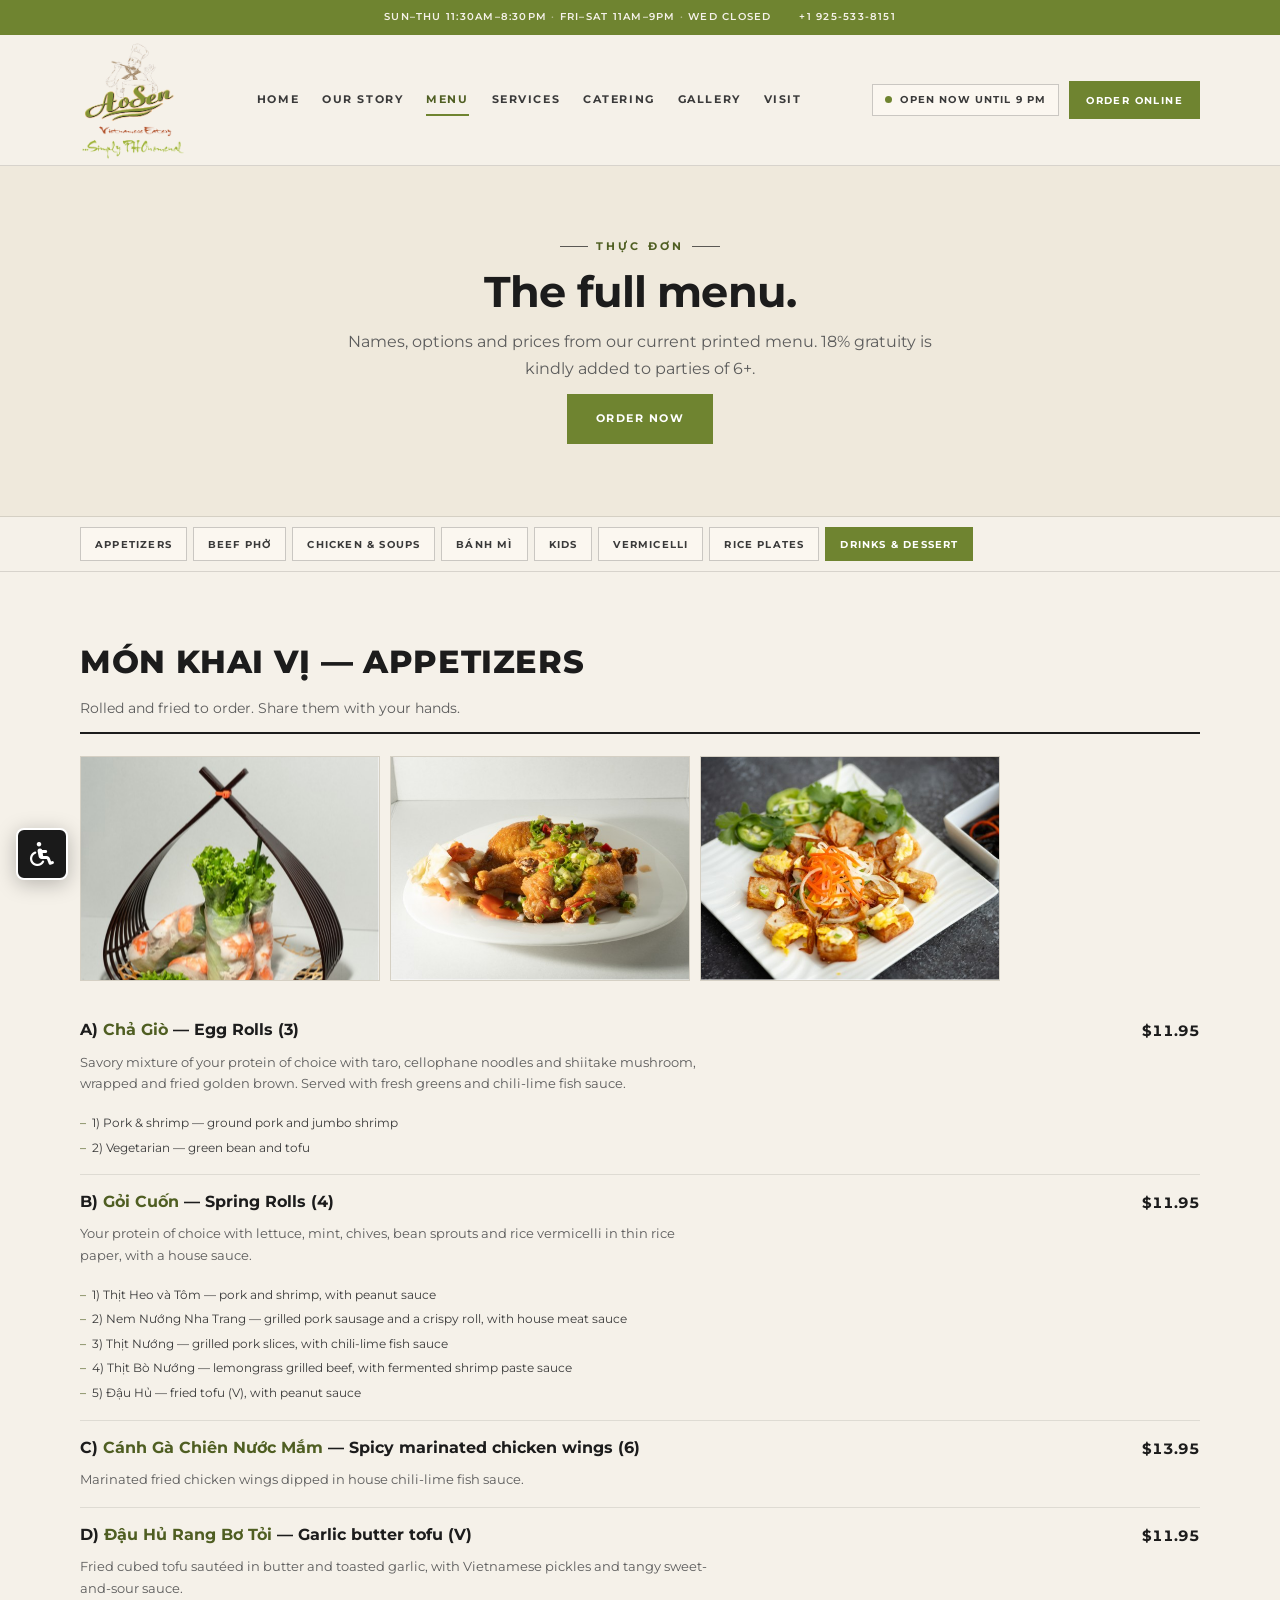
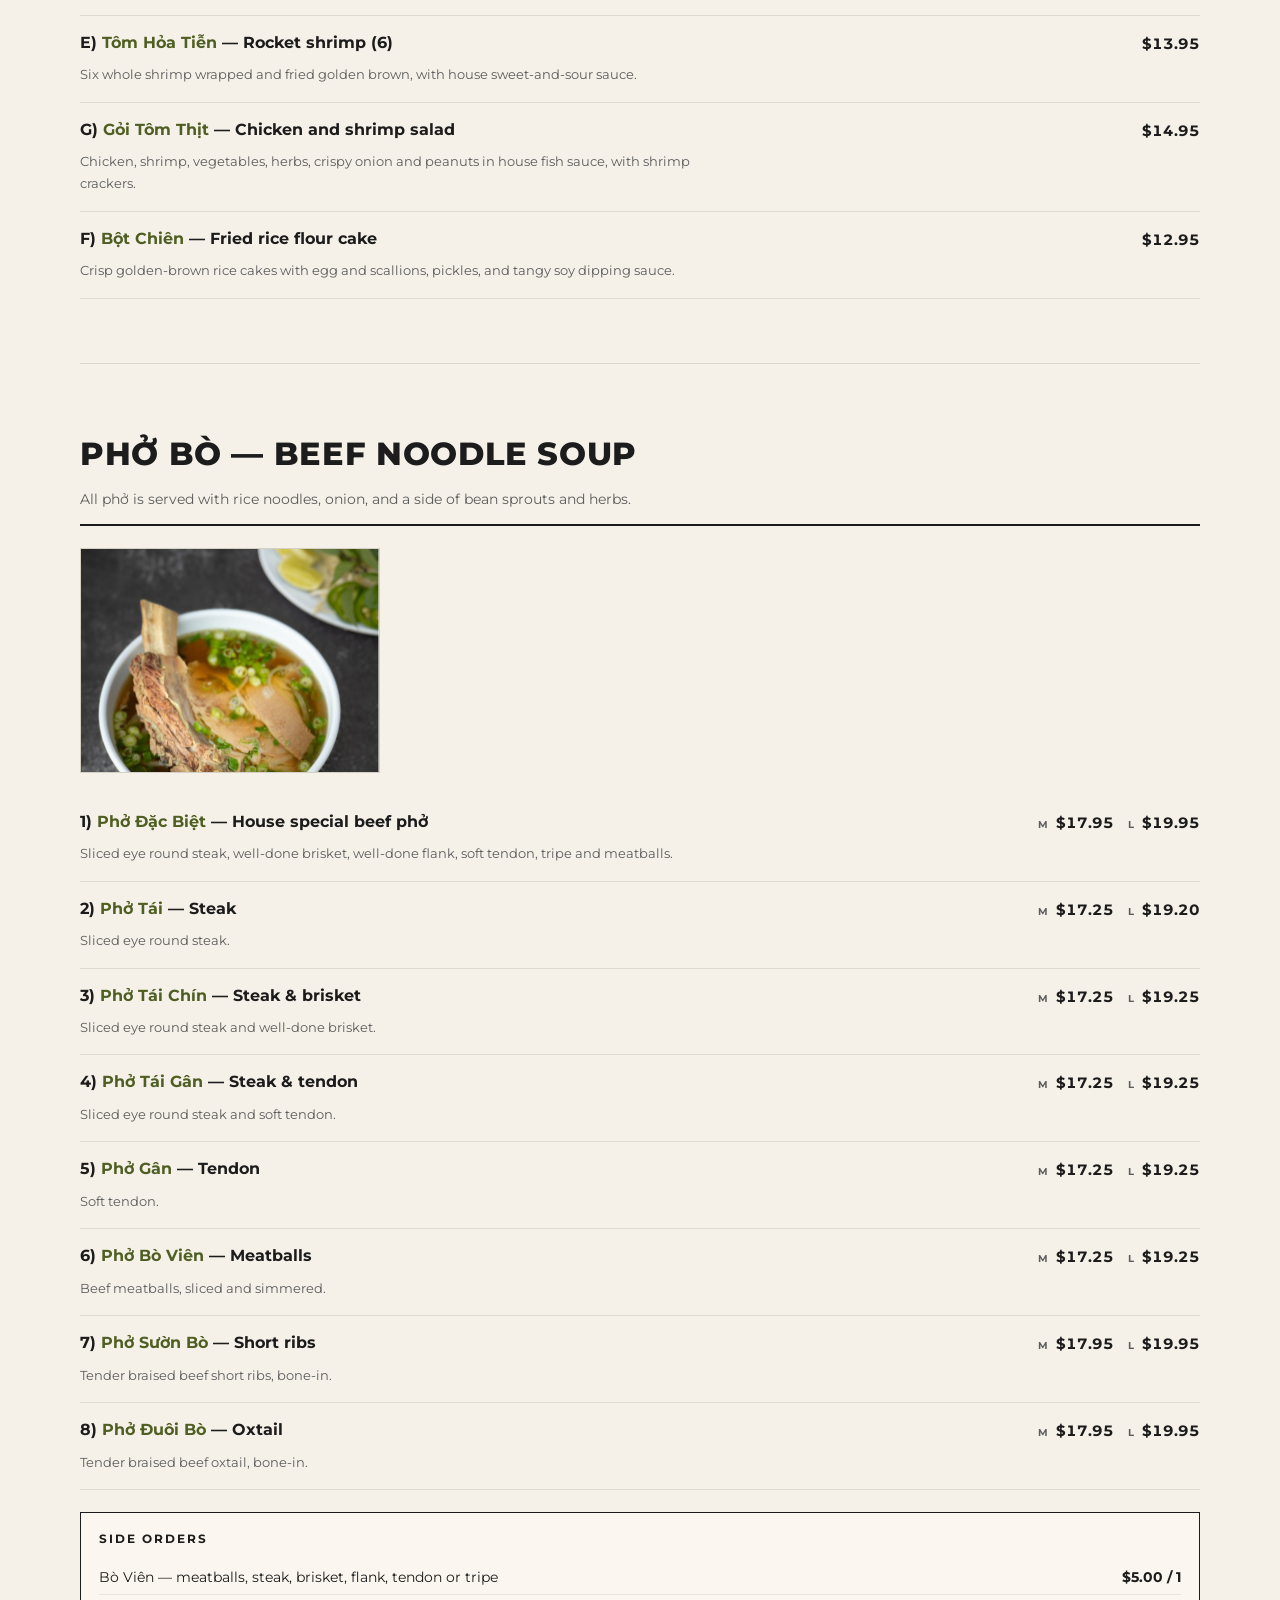
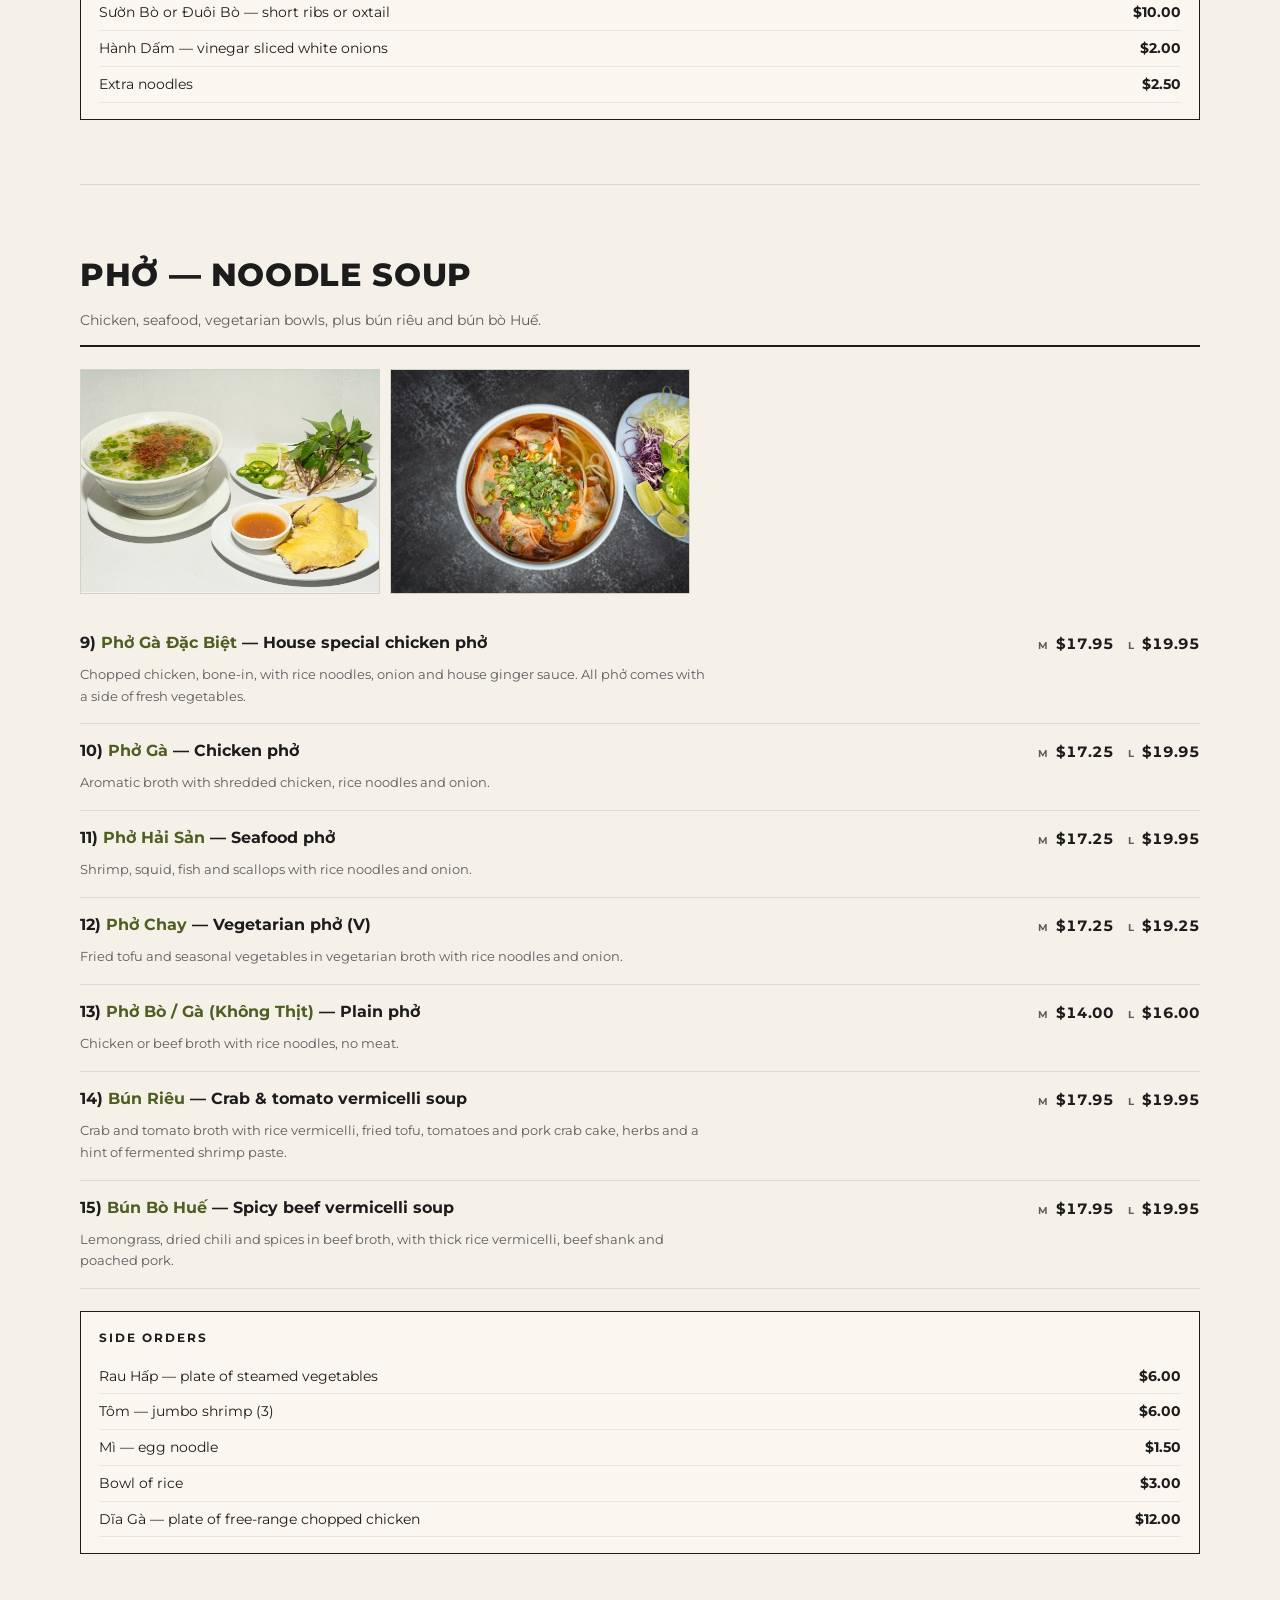
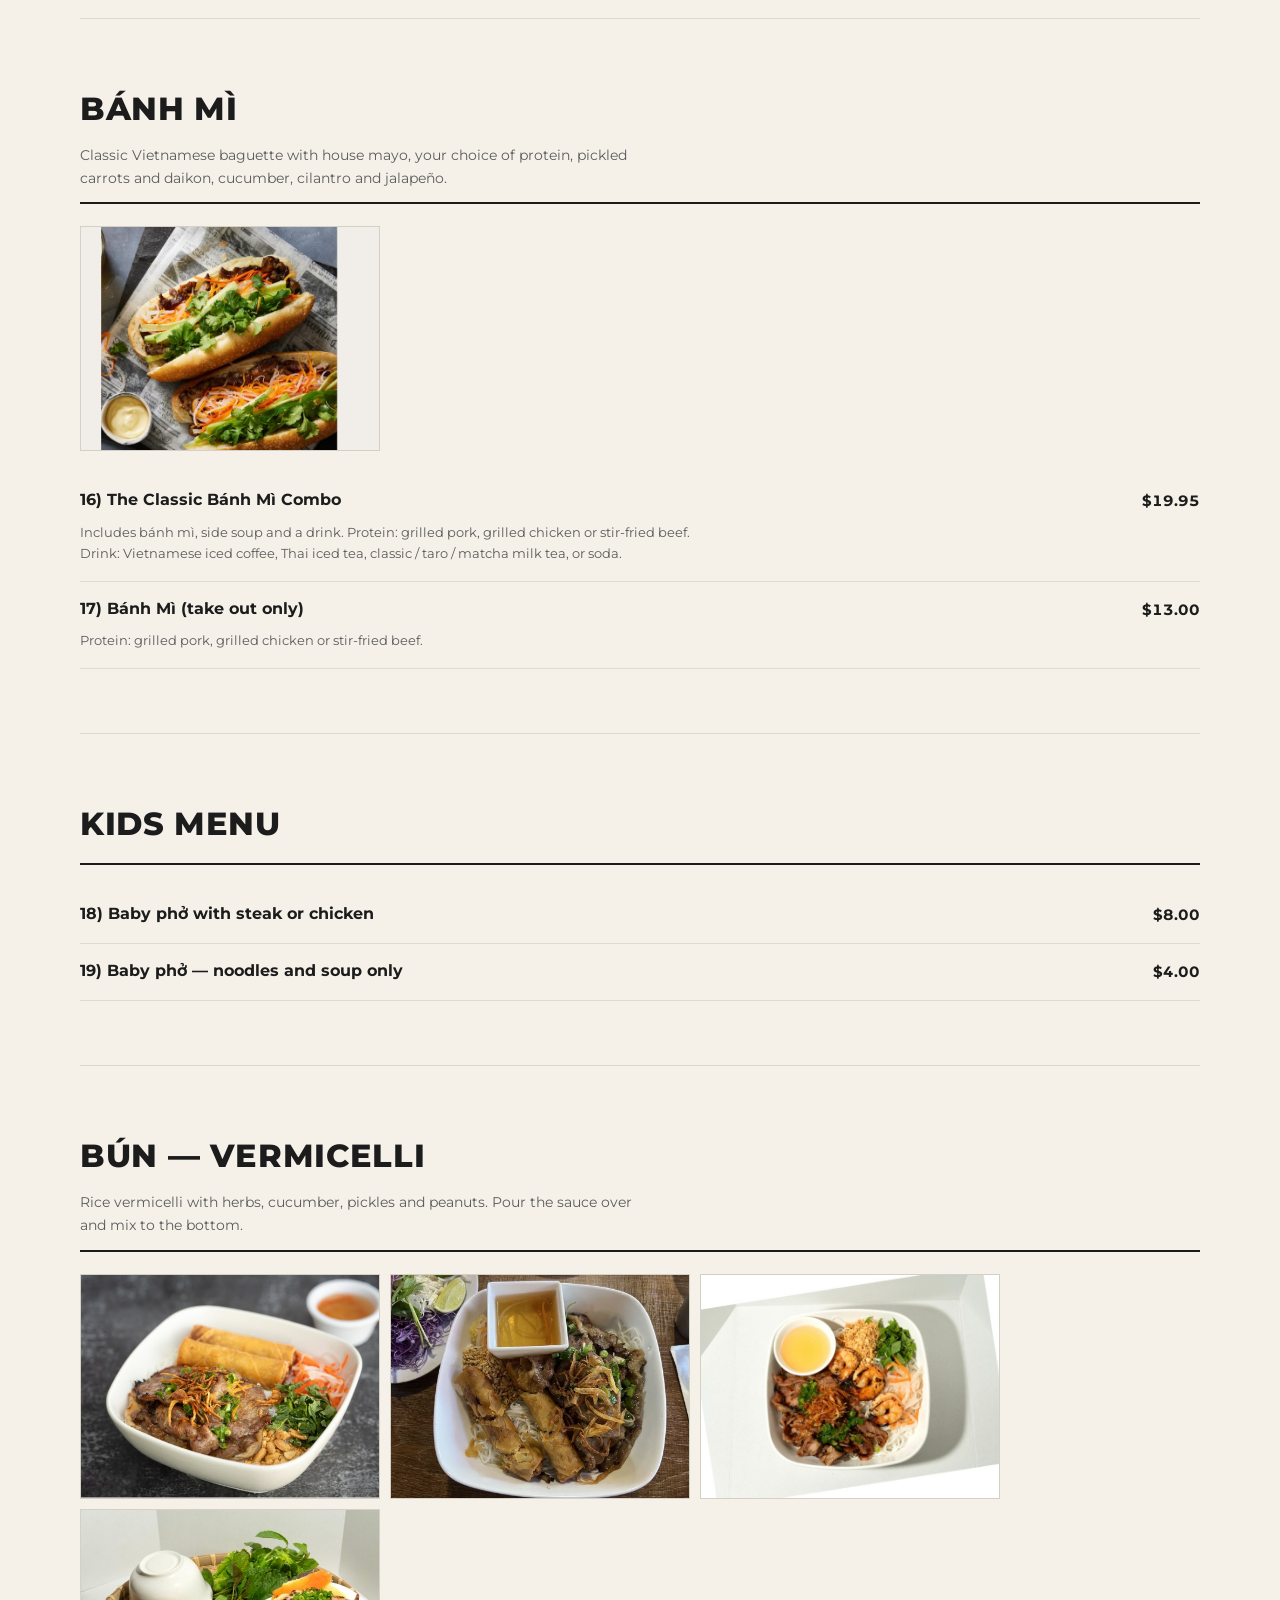
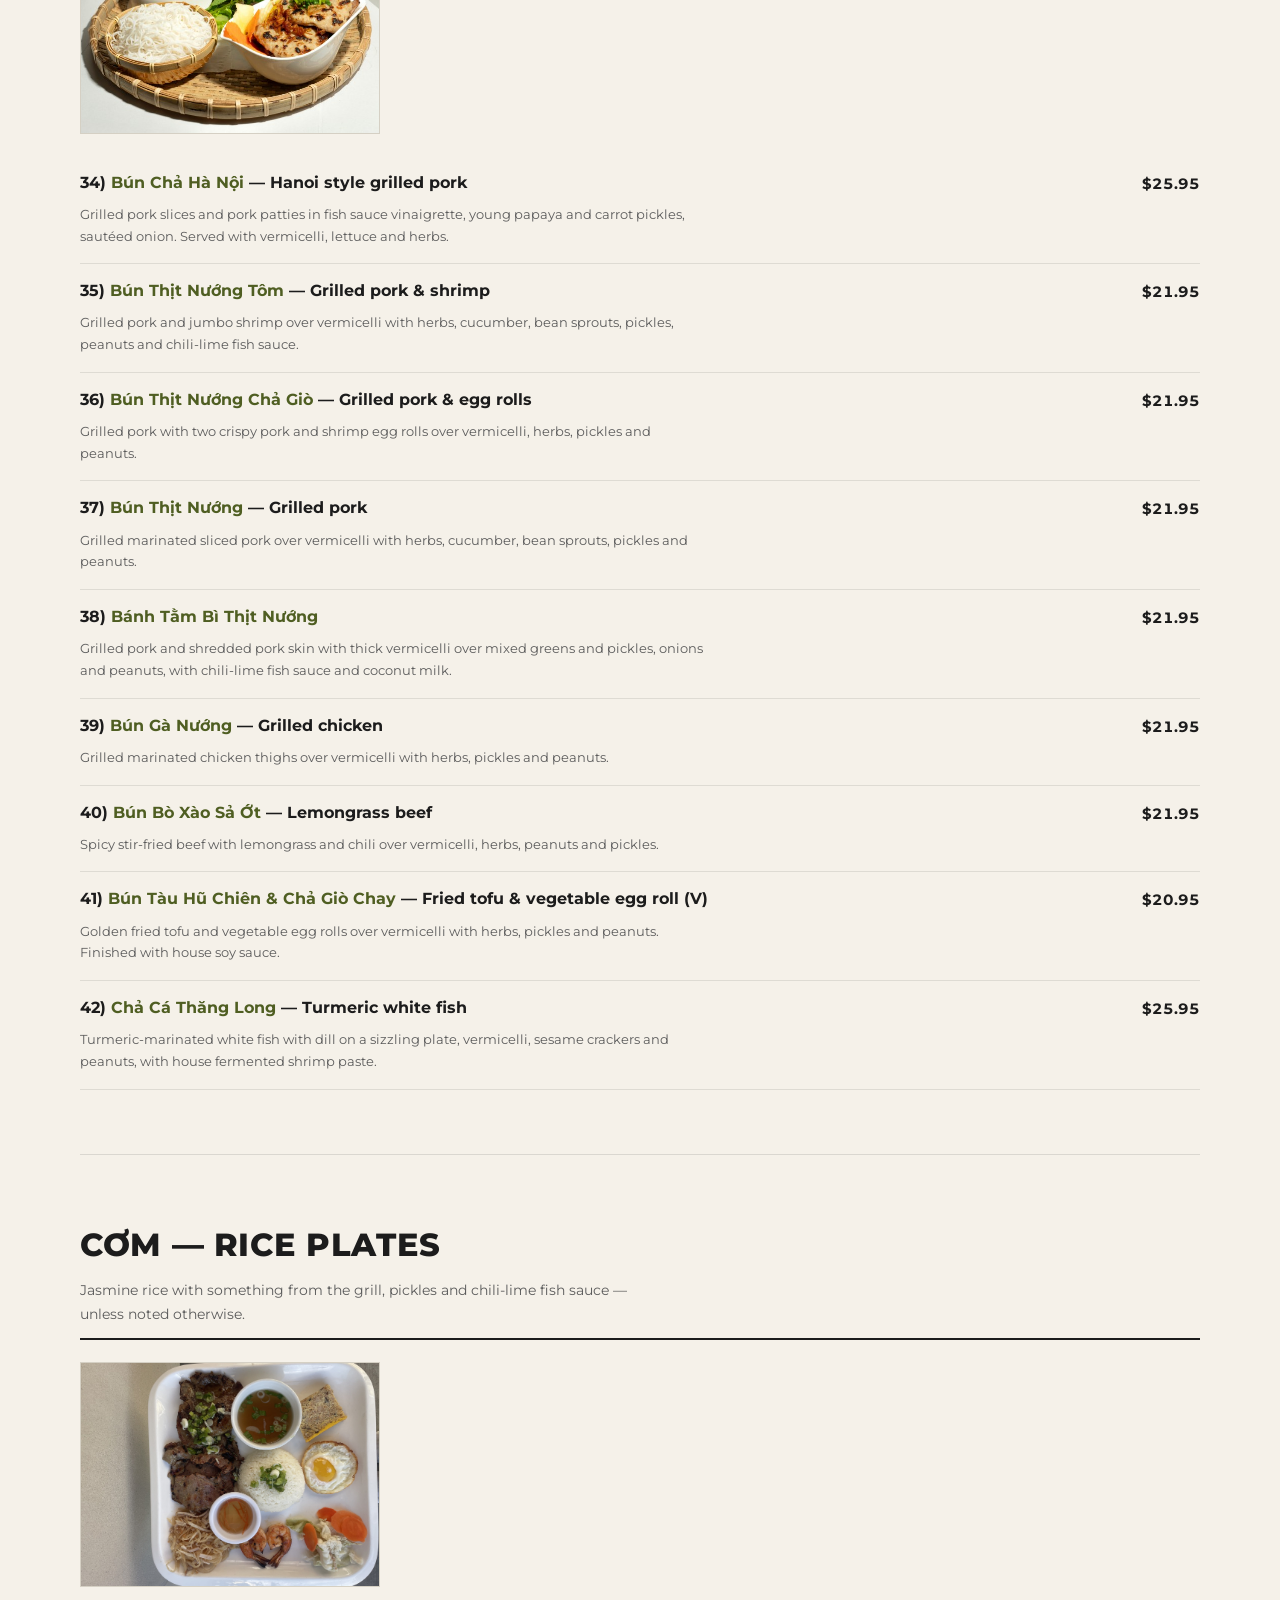
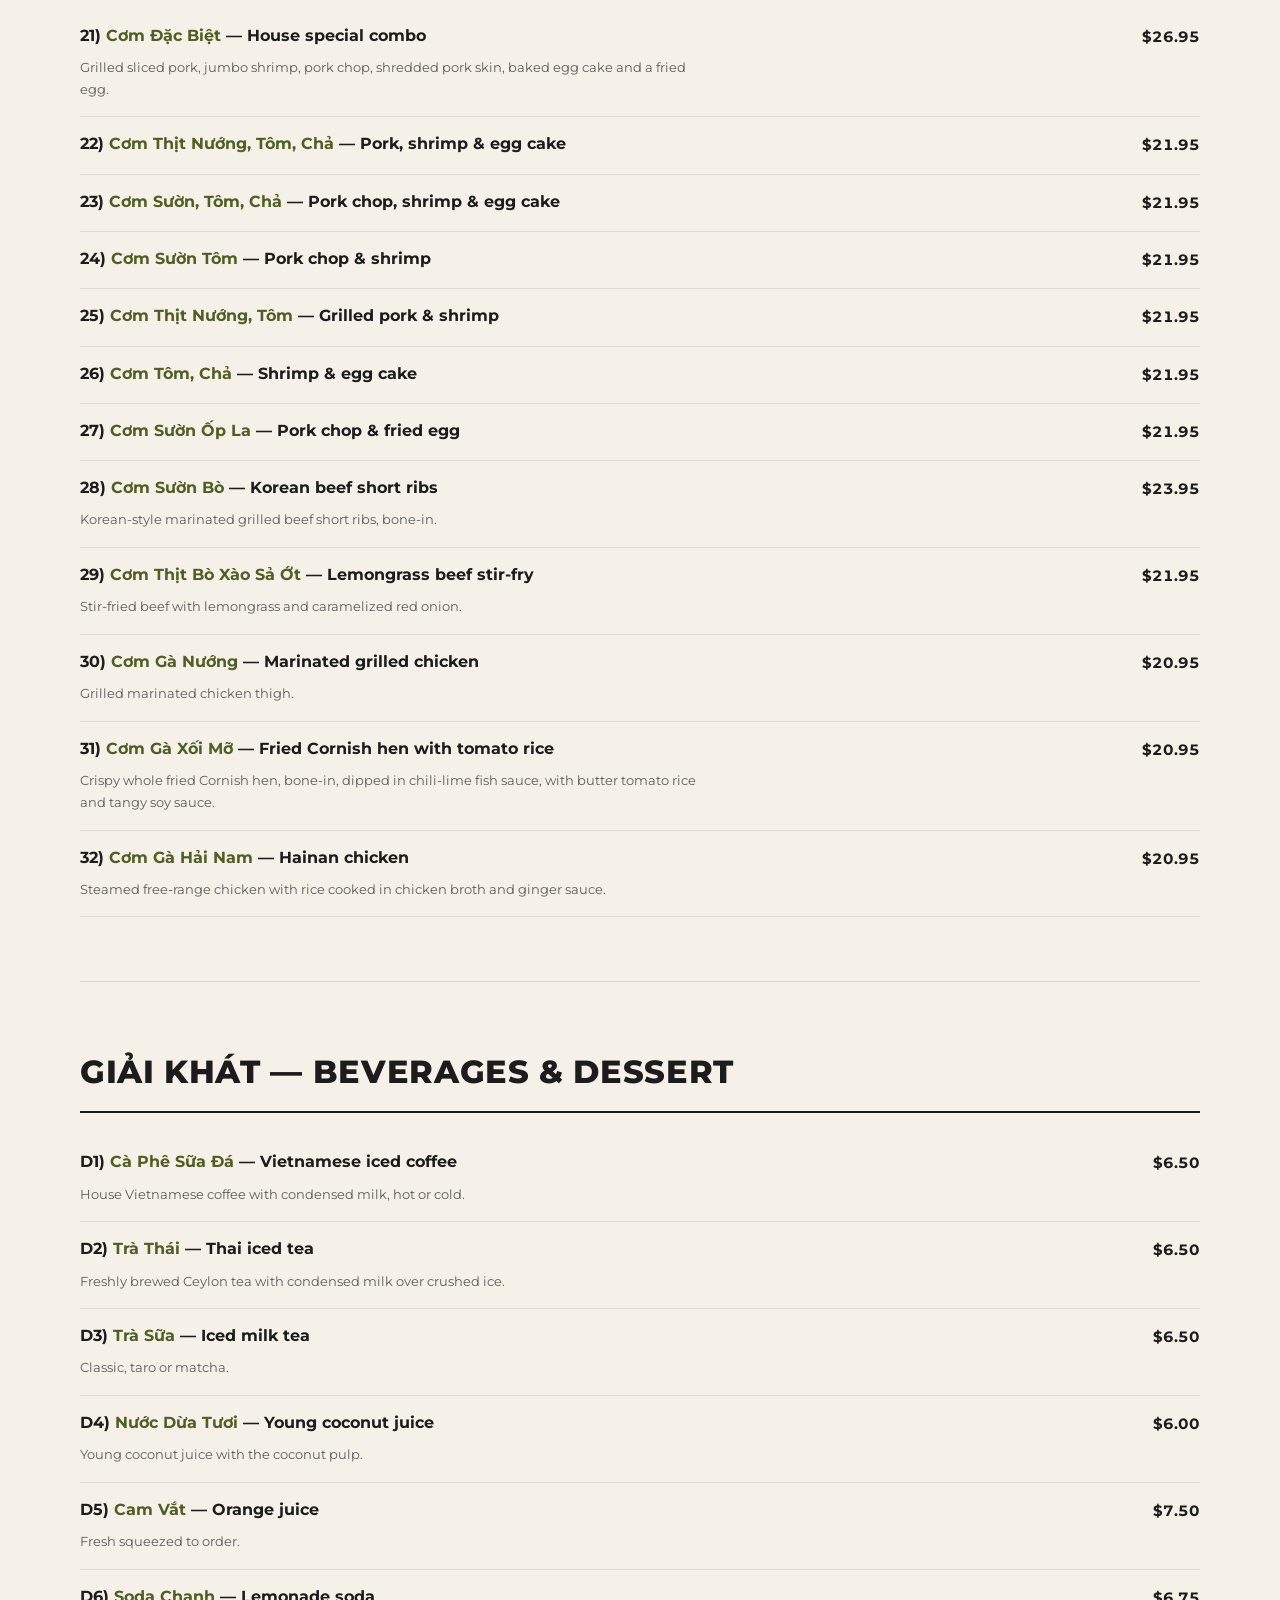
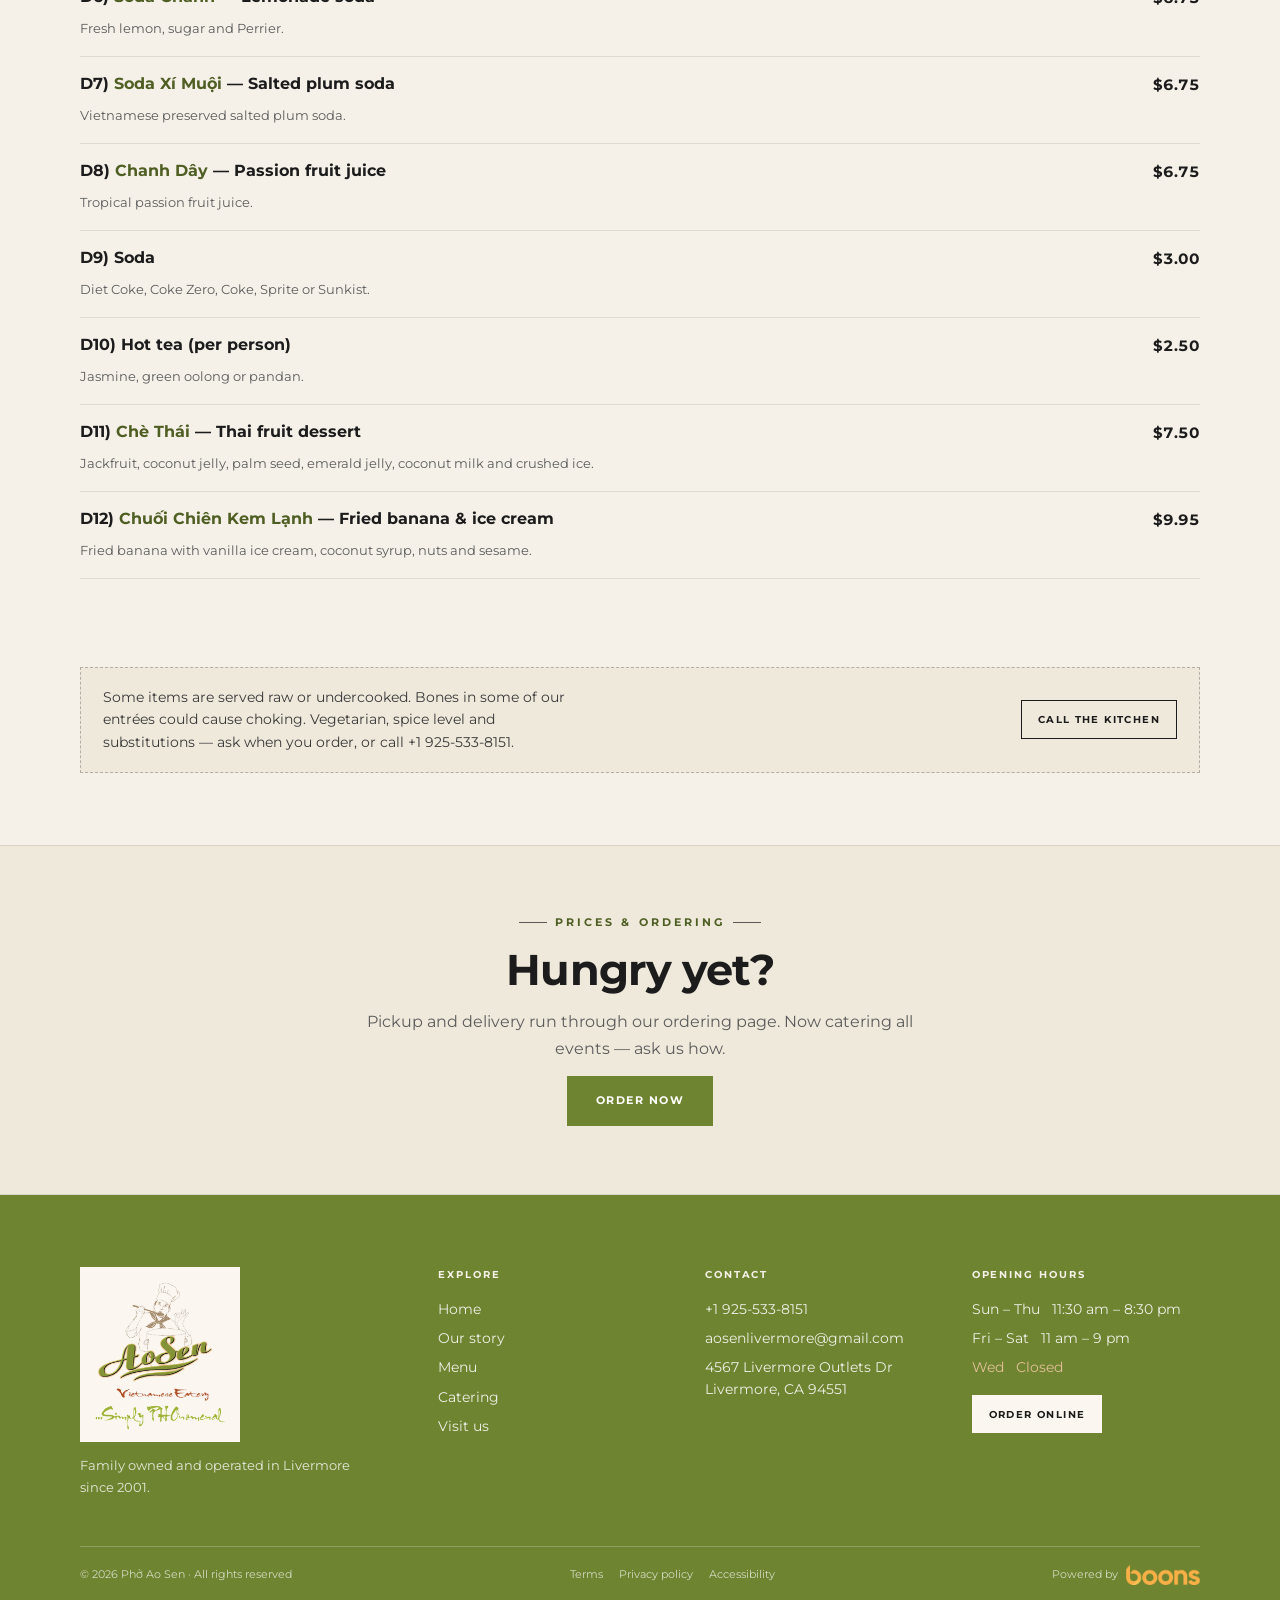
==== commit fbfe4f7e: "Refresh homepage photos and service copy with merchant images, a food-only gallery, and a green foot" ====
--- a/menu.html
+++ b/menu.html
@@ -19,8 +19,8 @@
 <link rel="preconnect" href="https://fonts.gstatic.com" crossorigin>
 <link href="https://fonts.googleapis.com/css2?family=Montserrat:ital,wght@0,400;0,500;0,600;0,700;0,800;1,400&display=swap" rel="stylesheet">
 <link rel="stylesheet" href="https://cdnjs.cloudflare.com/ajax/libs/font-awesome/6.5.1/css/all.min.css" crossorigin="anonymous">
-<link rel="stylesheet" href="css/style.css?v=20260901g">
-<link rel="stylesheet" href="css/accessibility.css?v=20260901c">
+<link rel="stylesheet" href="css/style.css?v=20260904f">
+<link rel="stylesheet" href="css/accessibility.css?v=20260904f">
 </head>
 <body>
 
@@ -157,7 +157,7 @@
 <section class="mcat" id="beef">
   <div class="mcat-head">
     <h2>Phở Bò — Beef noodle soup</h2>
-    <p>All phở is served with rice noodles, onion, and a side of bean sprouts and herbs, in broth simmered 24 hours or more.</p>
+    <p>All phở is served with rice noodles, onion, and a side of bean sprouts and herbs.</p>
   </div>
   <div class="photo-row">
     <img src="assets/images/food/pho-short-rib.jpg?v=2" alt="Short rib phở" width="596" height="893">
@@ -274,6 +274,9 @@
     <h2>Bánh Mì</h2>
     <p>Classic Vietnamese baguette with house mayo, your choice of protein, pickled carrots and daikon, cucumber, cilantro and jalapeño.</p>
   </div>
+  <div class="photo-row">
+    <img src="assets/images/food/banh-mi.jpg?v=3" alt="Vietnamese bánh mì sandwiches" width="1365" height="510">
+  </div>
   <article class="mitem">
     <h3>16) The Classic Bánh Mì Combo</h3>
     <span class="price">$19.95</span>
@@ -306,7 +309,7 @@
     <p>Rice vermicelli with herbs, cucumber, pickles and peanuts. Pour the sauce over and mix to the bottom.</p>
   </div>
   <div class="photo-row">
-    <img src="assets/images/food/bun-cha-gio.jpg?v=2" alt="Grilled pork and egg rolls vermicelli" width="970" height="744">
+    <img src="assets/images/gallery/g-bun-cha-gio.jpg?v=3" alt="Grilled pork and egg rolls vermicelli" width="653" height="435">
     <img src="assets/images/food/cater-bun-sauce.jpg?v=2" alt="Vermicelli bowl with dipping sauce" width="1000" height="750">
     <img src="assets/images/food/bun-tom.jpg?v=2" alt="Grilled pork and shrimp vermicelli" width="670" height="488">
     <img src="assets/images/food/bun-cha-hanoi.jpg?v=2" alt="Hanoi grilled pork vermicelli" width="653" height="444">
@@ -364,7 +367,7 @@
     <p>Jasmine rice with something from the grill, pickles and chili-lime fish sauce — unless noted otherwise.</p>
   </div>
   <div class="photo-row">
-    <img src="assets/images/food/com-dac-biet.jpg?v=2" alt="House special combo rice plate" width="1000" height="750">
+    <img src="assets/images/food/com-dac-biet.jpg?v=3" alt="House special combo rice plate" width="1600" height="1277">
   </div>
   <article class="mitem">
     <h3>21) <span class="vn">Cơm Đặc Biệt</span> — House special combo</h3>
@@ -509,7 +512,7 @@
     <div class="f-grid">
       <div class="f-brand">
         <img src="assets/images/logo.png" alt="Ao Sen Vietnamese Eatery" loading="lazy">
-        <p>Family owned and operated in Livermore since 2001. Every pot of soup simmered a full 24 hours.</p>
+        <p>Family owned and operated in Livermore since 2001.</p>
       </div>
       <div class="f-col">
         <h4>Explore</h4>
--- a/css/style.css
+++ b/css/style.css
@@ -149,13 +149,14 @@
 .yelp-row{display:flex;flex-wrap:wrap;align-items:center;gap:16px;margin-top:28px}
 
 /* ---------- story ---------- */
-.story-grid{display:grid;grid-template-columns:.9fr 1.1fr;gap:clamp(28px,5vw,64px);align-items:center}
+.story-grid{display:grid;grid-template-columns:1fr 1fr;gap:clamp(28px,5vw,64px);align-items:stretch}
 @media (max-width:860px){.story-grid{grid-template-columns:1fr}}
-.story-img{aspect-ratio:4/5;overflow:hidden;border:1px solid var(--ink)}
-.story-img img{width:100%;height:100%;object-fit:cover}
-.story-body p{color:var(--ink-soft);margin-top:16px;max-width:60ch}
-.story-body p.first{font-size:1.08rem;color:var(--ink)}
-.story-body p.first strong{color:var(--green-d)}
+.story-img{position:relative;overflow:hidden;border:1px solid var(--ink);min-height:100%}
+.story-img img{position:absolute;inset:0;width:100%;height:100%;object-fit:cover;object-position:center}
+@media (max-width:860px){
+  .story-img{min-height:0;aspect-ratio:16/10}
+}
+.story-body p{color:var(--ink-soft);margin-top:12px;max-width:62ch;font-size:.86rem;line-height:1.6}
 .pull{margin:26px 0;padding:4px 0 4px 18px;border-left:3px solid var(--green);font-size:1.12rem;font-weight:600;line-height:1.4;color:var(--ink)}
 .sign{margin-top:22px;font-weight:700;color:var(--green-d)}
 .sign small{display:block;font-size:.6rem;letter-spacing:.18em;text-transform:uppercase;color:var(--ink-soft);margin-top:4px;font-weight:700}
@@ -192,34 +193,40 @@
 .note-box p{font-size:.86rem;color:var(--ink-2);max-width:54ch}
 
 /* ---------- dining room ---------- */
-.room{background:#2A2118;color:#F5F1E9}
-.room-grid{display:grid;grid-template-columns:.92fr 1.08fr;gap:clamp(28px,6vw,80px);align-items:center}
+.room{background:var(--paper);color:var(--ink);border-block:1px solid rgba(28,28,28,.1)}
+.room-grid{display:grid;grid-template-columns:1.15fr .85fr;gap:clamp(28px,6vw,80px);align-items:center}
 .room-photo{min-width:0}
 .room-photo img{
-  width:100%;aspect-ratio:3/4;object-fit:cover;object-position:center 42%;
-  border-radius:16px;display:block;
+  width:100%;aspect-ratio:3/2;object-fit:cover;object-position:center;
+  border:1px solid var(--ink);display:block;
 }
 .room-copy{min-width:0}
 .room-label{
   display:flex;align-items:center;gap:12px;margin:0;
-  font-size:.68rem;font-weight:700;letter-spacing:.28em;text-transform:uppercase;color:#6f8430;
-}
-.room-label::before{content:"";width:28px;height:2px;background:#6f8430;flex:none}
+  font-size:.68rem;font-weight:700;letter-spacing:.28em;text-transform:uppercase;color:var(--green-d);
+}
+.room-label::before{content:"";width:28px;height:2px;background:var(--ink);flex:none;opacity:.7}
 .room-title{
-  margin:16px 0 0;color:#fff;font-size:clamp(1.55rem,3.4vw,2.45rem);line-height:1.18;font-weight:700;
-}
-.room-title span{display:block;color:#6f8430;font-size:1.18em;margin-top:.12em}
-.room-copy p{margin-top:18px;color:rgba(255,255,255,.88);max-width:52ch;font-size:1.02rem;line-height:1.7}
+  margin:16px 0 0;color:var(--ink);font-size:clamp(1.55rem,3.4vw,2.45rem);line-height:1.18;font-weight:700;
+}
+.room-title span{display:block;color:var(--green-d);font-size:1.18em;margin-top:.12em}
+.room-copy p{margin-top:18px;color:var(--ink-soft);max-width:52ch;font-size:1.02rem;line-height:1.7}
 @media (max-width:860px){
   .room-grid{grid-template-columns:1fr;gap:28px}
-  .room-photo img{aspect-ratio:4/5;max-height:min(72vh,640px)}
+  .room-photo img{aspect-ratio:4/3;max-height:none}
 }
 
 /* ---------- services ---------- */
 .services{background:var(--paper-2);border-block:1px solid rgba(28,28,28,.1)}
-.svc-grid{display:grid;grid-template-columns:repeat(auto-fit,minmax(min(100%,200px),1fr));gap:12px;margin-top:32px}
+.svc-grid{display:grid;grid-template-columns:repeat(5,minmax(0,1fr));gap:12px;margin-top:32px}
+@media (max-width:1100px){.svc-grid{grid-template-columns:repeat(3,minmax(0,1fr))}}
+@media (max-width:700px){.svc-grid{grid-template-columns:repeat(2,minmax(0,1fr))}}
 .svc{display:block;background:var(--cream);border:1px solid rgba(28,28,28,.18);padding:0 0 18px}
 .svc img{width:100%;aspect-ratio:8/10;object-fit:cover;border-bottom:1px solid rgba(28,28,28,.1)}
+.svc img.pos-tables{object-position:center 72%}
+.svc img.pos-event{object-position:center 40%}
+.svc img.pos-pickup{object-position:center 28%}
+.svc img.pos-delivery{object-position:center 30%}
 .svc-txt{padding:16px 16px 0}
 .svc-txt h3{font-size:1.15rem;font-weight:700;margin-bottom:6px}
 .svc-txt p{font-size:.82rem;color:var(--ink-soft)}
@@ -228,8 +235,7 @@
 .cater-grid{display:grid;grid-template-columns:1.05fr .95fr;gap:clamp(24px,4vw,48px);align-items:center}
 @media (max-width:860px){.cater-grid{grid-template-columns:1fr}}
 .cater-photos{display:grid;grid-template-columns:1fr 1fr;gap:8px}
-.cater-photos img{width:100%;aspect-ratio:4/3;object-fit:cover;border:1px solid rgba(28,28,28,.16)}
-.cater-photos img:first-child{grid-column:1 / -1;aspect-ratio:16/10}
+.cater-photos img{width:100%;aspect-ratio:3/4;object-fit:cover;border:1px solid rgba(28,28,28,.16)}
 .contact-box{margin-top:22px;border:1px solid var(--ink);padding:16px 18px;background:var(--cream)}
 .contact-box p{margin:0;font-size:.92rem;line-height:1.7}
 
@@ -269,34 +275,27 @@
 .info-row a{display:flex;align-items:center;gap:12px;padding:12px 0;border-bottom:1px solid rgba(28,28,28,.1);font-size:.92rem}
 .info-row a:hover{color:var(--green-d)}
 
-/* ---------- band ---------- */
-.band{text-align:center;padding-block:clamp(56px,8vw,92px);background:var(--green);color:#F5F1E9}
-.band .eyebrow{color:#EFE9DC}
-.band .eyebrow::before,.band .eyebrow::after{background:#EFE9DC}
-.band h2{color:#fff}
-.band p{color:rgba(255,255,255,.85);max-width:48ch}
-.band .btn{background:var(--cream);color:var(--ink);border-color:var(--cream)}
-.band .btn:hover{background:#fff}
-
 /* ---------- footer ---------- */
-footer{background:#2A2118;color:rgba(255,255,255,.72);padding-top:clamp(44px,6vw,72px)}
+footer{background:var(--green);color:rgba(255,255,255,.88);padding-top:clamp(44px,6vw,72px)}
 .f-grid{display:grid;grid-template-columns:1.4fr repeat(3,1fr);gap:clamp(22px,3vw,40px)}
 @media (max-width:900px){.f-grid{grid-template-columns:1fr 1fr}}
 @media (max-width:560px){.f-grid{grid-template-columns:1fr}}
 .f-brand img{width:160px;max-width:100%;height:auto;margin-bottom:12px;padding:12px;background:var(--cream)}
-.f-brand p{font-size:.84rem;max-width:34ch;margin-top:8px;color:rgba(255,255,255,.6)}
-.f-col h4{font-size:.6rem;font-weight:700;letter-spacing:.2em;text-transform:uppercase;color:var(--gold);margin-bottom:12px}
-.f-col li{font-size:.86rem;padding:4px 0;line-height:1.55;color:rgba(255,255,255,.68)}
+.f-brand p{font-size:.84rem;max-width:34ch;margin-top:8px;color:rgba(255,255,255,.82)}
+.f-col h4{font-size:.6rem;font-weight:700;letter-spacing:.2em;text-transform:uppercase;color:#F5F1E9;margin-bottom:12px}
+.f-col li{font-size:.86rem;padding:4px 0;line-height:1.55;color:rgba(255,255,255,.88)}
 .f-col a:hover{color:#fff}
 .f-social{display:flex;gap:8px;margin-top:14px}
-.f-social a{width:38px;height:38px;border:1px solid rgba(255,255,255,.22);display:grid;place-items:center;color:#fff}
+.f-social a{width:38px;height:38px;border:1px solid rgba(255,255,255,.4);display:grid;place-items:center;color:#fff}
 .f-social a svg{width:15px;height:15px;fill:currentColor}
 .f-social a[aria-label="Yelp"] svg{width:17px;height:22px}
-.f-social a:hover{background:var(--green);border-color:var(--green)}
-.f-bot{margin-top:clamp(28px,5vw,48px);border-top:1px solid rgba(255,255,255,.12);padding-block:18px;display:flex;flex-wrap:wrap;justify-content:space-between;align-items:center;gap:12px;font-size:.68rem;color:rgba(255,255,255,.45)}
+.f-social a:hover{background:rgba(255,255,255,.16);border-color:#fff}
+.f-bot{margin-top:clamp(28px,5vw,48px);border-top:1px solid rgba(255,255,255,.22);padding-block:18px;display:flex;flex-wrap:wrap;justify-content:space-between;align-items:center;gap:12px;font-size:.68rem;color:rgba(255,255,255,.7)}
 .f-bot nav{display:flex;flex-wrap:wrap;gap:16px}
 .powered-by{display:inline-flex;align-items:center;gap:.5rem}
 .powered-by img{height:20px;width:auto;mix-blend-mode:screen}
+footer .btn{background:var(--cream);color:var(--ink);border-color:var(--cream)}
+footer .btn:hover{background:#fff;border-color:#fff;color:var(--ink)}
 
 #mobar{position:fixed;left:0;right:0;bottom:0;z-index:7500;display:none;gap:8px;padding:10px 12px calc(10px + env(safe-area-inset-bottom));background:var(--paper);border-top:1px solid rgba(28,28,28,.14)}
 #mobar .btn{flex:1;justify-content:center}
--- a/css/accessibility.css
+++ b/css/accessibility.css
@@ -248,7 +248,6 @@
 html.a11y-high-contrast .bowl,
 html.a11y-high-contrast .services,
 html.a11y-high-contrast .visit,
-html.a11y-high-contrast .band,
 html.a11y-high-contrast .page-hero,
 html.a11y-high-contrast .catnav,
 html.a11y-high-contrast .mcat,
@@ -310,15 +309,13 @@
 html.a11y-dark-mode .hero,
 html.a11y-dark-mode .sect,
 html.a11y-dark-mode .page-hero,
-html.a11y-dark-mode .menu-cta,
-html.a11y-dark-mode footer{
+html.a11y-dark-mode .menu-cta{
   background:#241910 !important;
 }
 
 html.a11y-dark-mode .bowl,
 html.a11y-dark-mode .services,
-html.a11y-dark-mode .visit,
-html.a11y-dark-mode .band{
+html.a11y-dark-mode .visit{
   background:#1a120c !important;
 }
 
